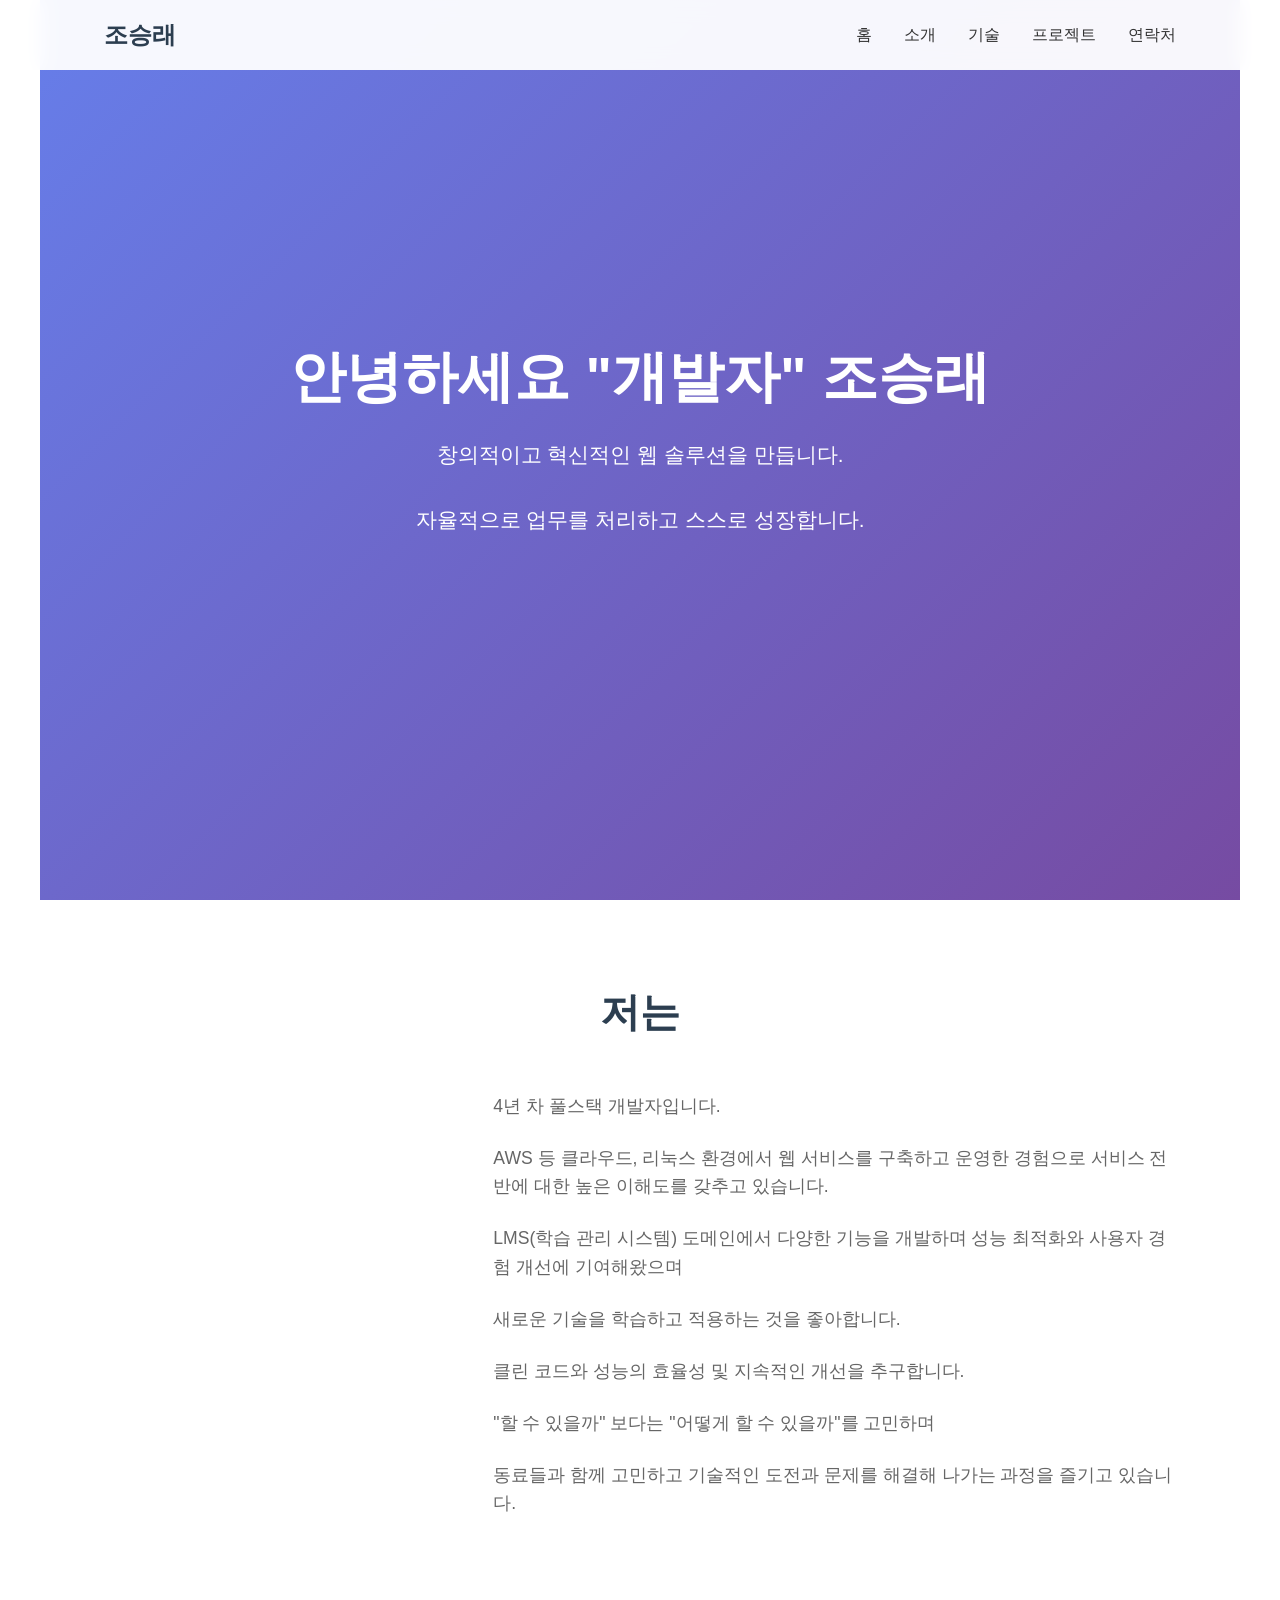
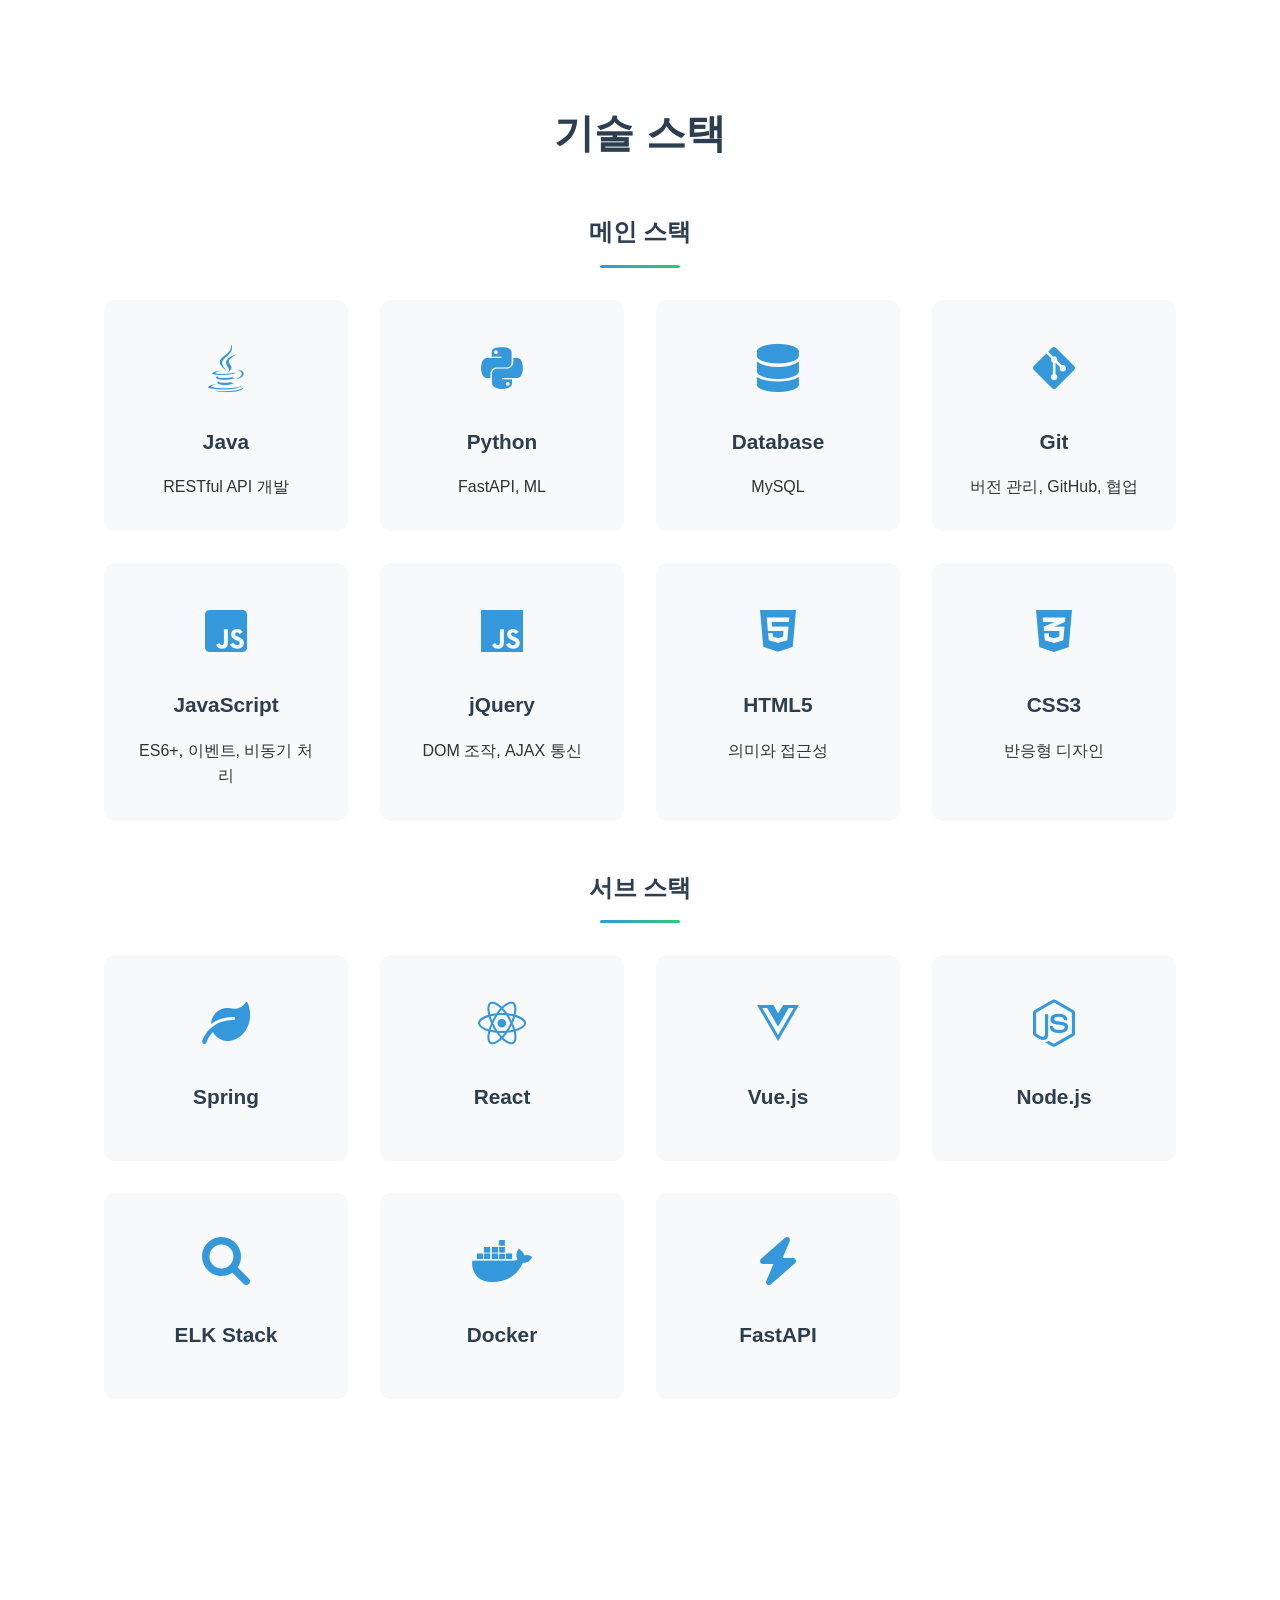
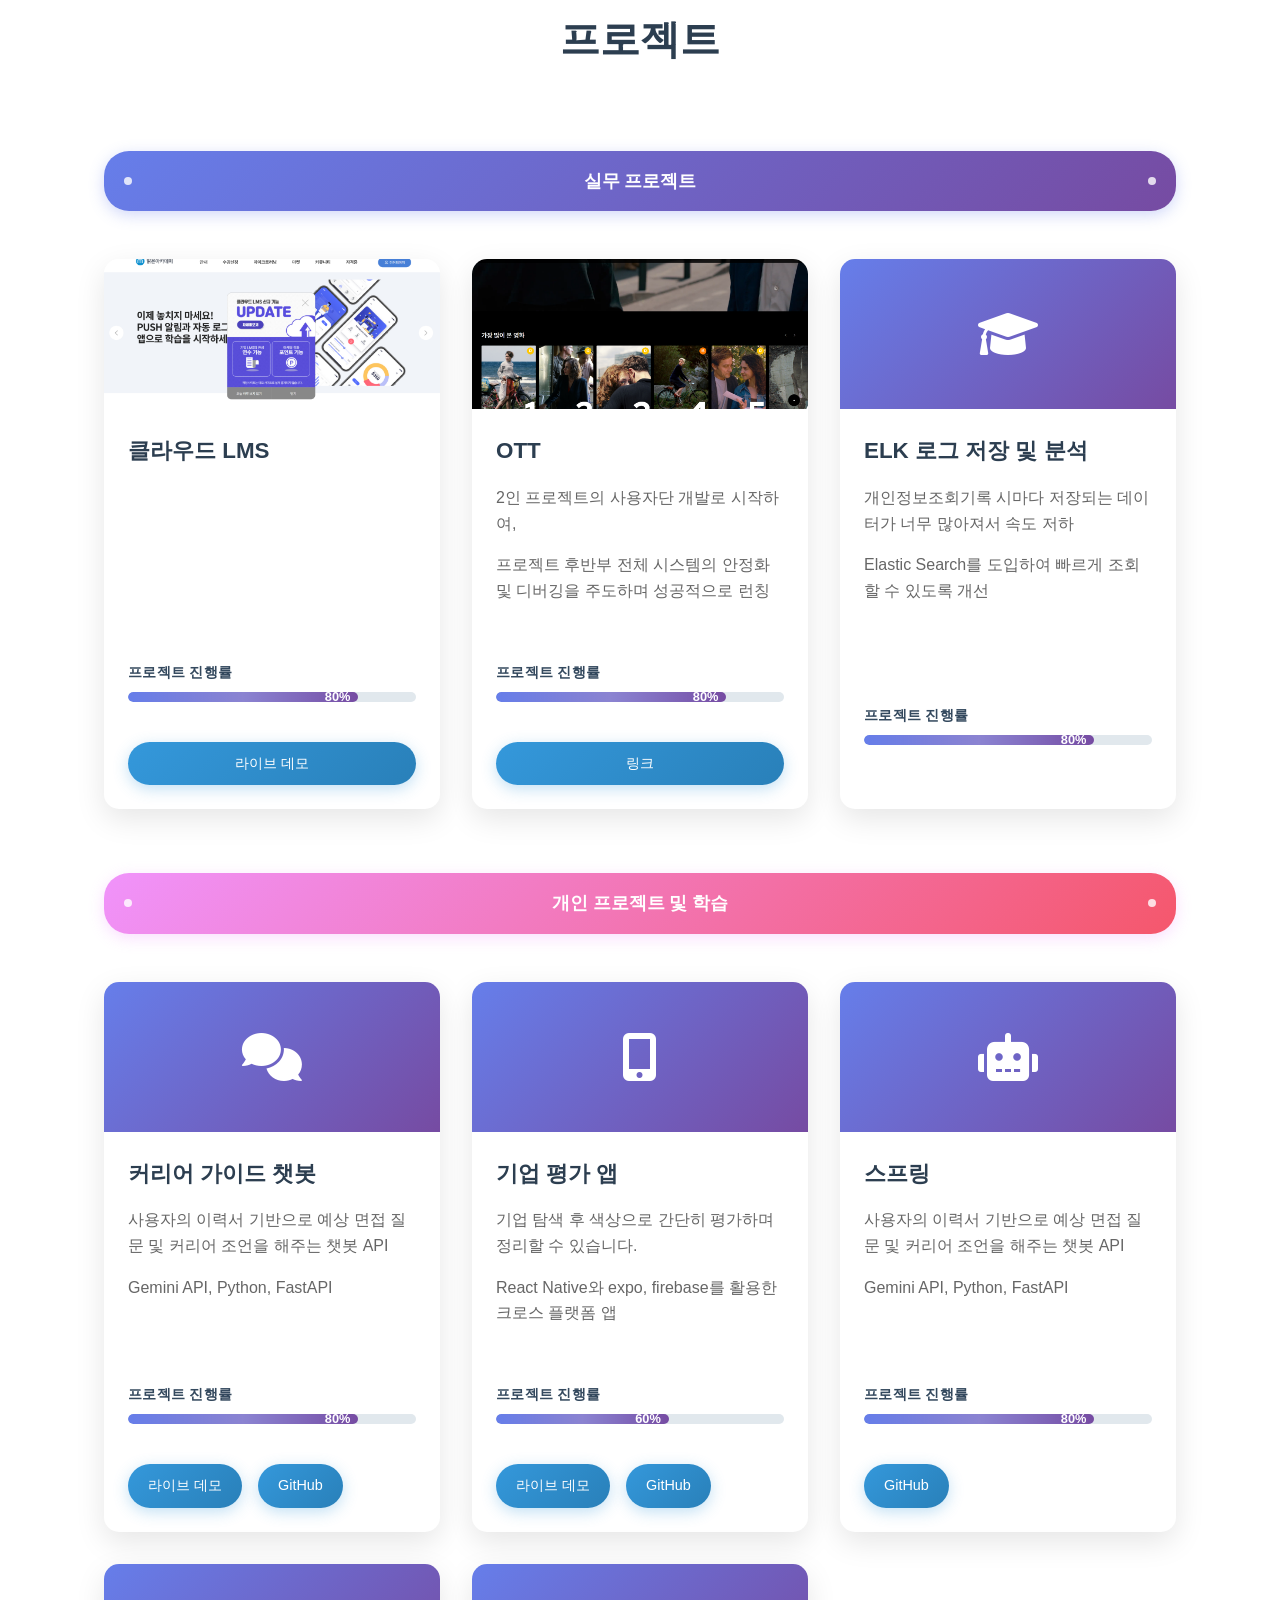
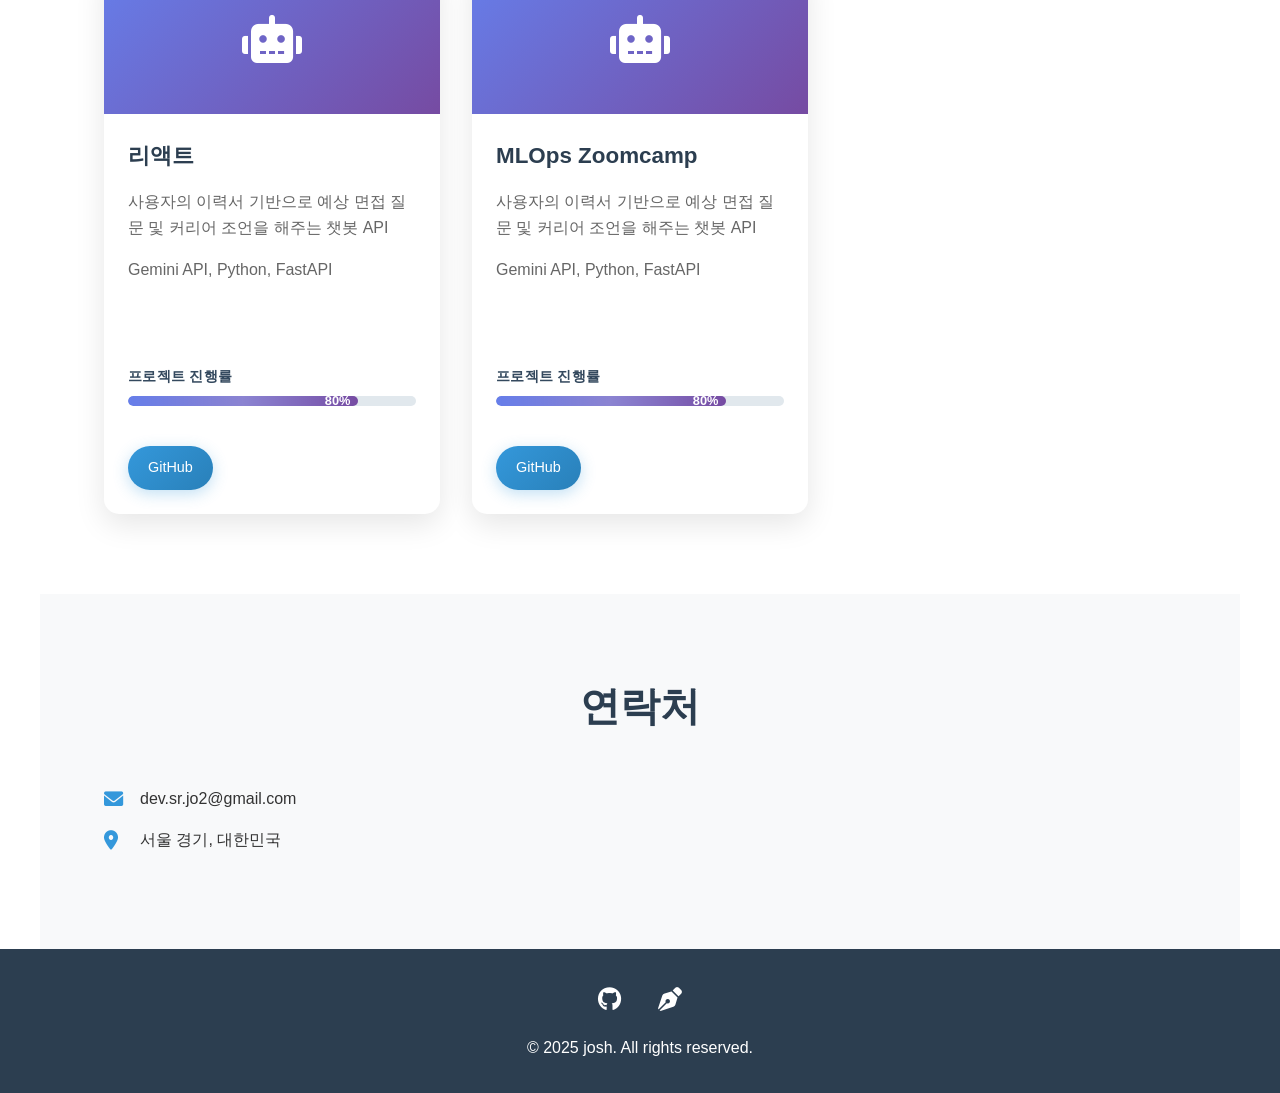
==== index.html @ d4560aa1 "내용 수정" ====
<!DOCTYPE html>
<html lang="ko">
<head>
    <meta charset="UTF-8">
    <meta name="viewport" content="width=device-width, initial-scale=1.0">
    <title>포트폴리오 | 조승래</title>
    <meta name="description" content="성장형 개발자의 포트폴리오입니다.">
    <link rel="stylesheet" href="styles.css">
    <link rel="stylesheet" href="https://cdnjs.cloudflare.com/ajax/libs/font-awesome/6.0.0/css/all.min.css">
</head>
<body>
    <header>
        <nav>
            <div class="logo">조승래</div>
            <ul class="nav-links">
                <li><a href="#home">홈</a></li>
                <li><a href="#about">소개</a></li>
                <li><a href="#skills">기술</a></li>
                <li><a href="#projects">프로젝트</a></li>
                <li><a href="#contact">연락처</a></li>
            </ul>
            <div class="menu-toggle">
                <span></span>
                <span></span>
                <span></span>
            </div>
        </nav>
    </header>

    <!-- Hero Section -->
    <section id="home" class="hero">
        <div class="hero-content">
            <h1>안녕하세요 "개발자" 조승래입니다</h1>
            <p>창의적이고 혁신적인 웹 솔루션을 만듭니다.</p>
            <p>자율적으로 업무를 처리하고 스스로 성장합니다.</p>
<!--            <a href="#projects" class="cta-button">내 작업 보기</a>-->
        </div>
    </section>

    <!-- About Section -->
    <section id="about" class="about">
        <h2 class="section-title">저는</h2>
        <div class="about-content">
            <div class="about-image">
<!--                <img src="https://via.placeholder.com/250x250/3498db/ffffff?text=Your+Photo" alt="프로필 사진">-->
            </div>
            <div class="about-text">
                <p>4년 차 풀스택 개발자입니다.</p>
                <P>AWS 등 클라우드, 리눅스 환경에서 웹 서비스를 구축하고 운영한 경험으로 서비스 전반에 대한 높은 이해도를 갖추고 있습니다.</P>
                <p>LMS(학습 관리 시스템) 도메인에서 다양한 기능을 개발하며 성능 최적화와 사용자 경험 개선에 기여해왔으며</p>
                <p>새로운 기술을 학습하고 적용하는 것을 좋아합니다.</p>
                <p>클린 코드와 성능의 효율성 및 지속적인 개선을 추구합니다.</p>
                <p>"할 수 있을까" 보다는 "어떻게 할 수 있을까"를 고민하며</p>
                <p>동료들과 함께 고민하고 기술적인 도전과 문제를 해결해 나가는 과정을 즐기고 있습니다.</p>
            </div>
        </div>
    </section>

    <!-- Skills Section -->
    <section id="skills" class="skills">
        <h2 class="section-title">기술 스택</h2>

        <!-- Main Skills -->
        <div class="skills-category">
            <h3 class="skills-subtitle">메인 스택</h3>
            <div class="skills-grid">

                <div class="skill-item">
                    <div class="skill-icon">
                        <i class="fab fa-java"></i>
                    </div>
                    <h4>Java</h4>
                    <p>RESTful API 개발</p>
                </div>
                <div class="skill-item">
                    <div class="skill-icon">
                        <i class="fab fa-python"></i>
                    </div>
                    <h4>Python</h4>
                    <p>FastAPI, ML</p>
                </div>
                <div class="skill-item">
                    <div class="skill-icon">
                        <i class="fas fa-database"></i>
                    </div>
                    <h4>Database</h4>
                    <p>MySQL</p>
                </div>
                <div class="skill-item">
                    <div class="skill-icon">
                        <i class="fab fa-git-alt"></i>
                    </div>
                    <h4>Git</h4>
                    <p>버전 관리, GitHub, 협업</p>
                </div>
                <div class="skill-item">
                    <div class="skill-icon">
                        <i class="fab fa-js-square"></i>
                    </div>
                    <h4>JavaScript</h4>
                    <p>ES6+, 이벤트, 비동기 처리</p>
                </div>
                <div class="skill-item">
                    <div class="skill-icon">
                        <i class="fab fa-js"></i>
                    </div>
                    <h4>jQuery</h4>
                    <p>DOM 조작, AJAX 통신</p>
                </div>
                 <div class="skill-item">
                    <div class="skill-icon">
                        <i class="fab fa-html5"></i>
                    </div>
                    <h4>HTML5</h4>
                    <p>의미와 접근성</p>
                </div>
                <div class="skill-item">
                    <div class="skill-icon">
                        <i class="fab fa-css3-alt"></i>
                    </div>
                    <h4>CSS3</h4>
                    <p>반응형 디자인</p>
                </div>
            </div>
        </div>

        <!-- Sub Skills -->
        <div class="skills-category">
            <h3 class="skills-subtitle">서브 스택</h3>
            <div class="skills-grid">
                <div class="skill-item">
                    <div class="skill-icon">
                        <i class="fas fa-leaf"></i>
                    </div>
                    <h4>Spring</h4>
                </div>
                <div class="skill-item">
                    <div class="skill-icon">
                        <i class="fab fa-react"></i>
                    </div>
                    <h4>React</h4>
                </div>
                <div class="skill-item">
                    <div class="skill-icon">
                        <i class="fab fa-vuejs"></i>
                    </div>
                    <h4>Vue.js</h4>
                </div>
                <div class="skill-item">
                    <div class="skill-icon">
                        <i class="fab fa-node-js"></i>
                    </div>
                    <h4>Node.js</h4>
                </div>
                <div class="skill-item">
                    <div class="skill-icon">
                        <i class="fas fa-search"></i>
                    </div>
                    <h4>ELK Stack</h4>
                </div>
                <div class="skill-item">
                    <div class="skill-icon">
                        <i class="fab fa-docker"></i>
                    </div>
                    <h4>Docker</h4>
                </div>
                <div class="skill-item">
                    <div class="skill-icon">
                        <i class="fas fa-bolt"></i>
                    </div>
                    <h4>FastAPI</h4>
                </div>
            </div>
        </div>
    </section>

    <!-- Projects Section -->
    <section id="projects" class="projects">
        <h2 class="section-title">프로젝트</h2>
        <div class="projects-grid">
            <!-- 실무 프로젝트 라벨 -->
            <div class="project-label work-label">실무 프로젝트</div>
            <div class="project-card">
                <div class="project-image">
                    <img src="img/lms.png">
                </div>
                <div class="project-content">
                    <h4>클라우드 LMS</h4>
                    <div class="project-description">
                        <p></p>
                        <p></p>
                    </div>
                    <div class="progress-section">
                        <span class="progress-label">프로젝트 진행률</span>
                        <div class="progress-bar">
                            <div class="progress" style="width: 80%">80%</div>
                        </div>
                    </div>
                    <div class="project-links">
                        <a href="https://www.malgnsoft.com/main/demo_student.jsp?type=1" class="project-link wide">라이브 데모</a>
                    </div>
                </div>
            </div>
            <div class="project-card">
                <div class="project-image">
                    <img src="img/ott.png">
                </div>
                <div class="project-content">
                    <h4>OTT</h4>
                    <div class="project-description">
                        <p>2인 프로젝트의 사용자단 개발로 시작하여, </p>
                        <p>프로젝트 후반부 전체 시스템의 안정화 및 디버깅을 주도하며 성공적으로 런칭</p>
                    </div>
                    <div class="progress-section">
                        <span class="progress-label">프로젝트 진행률</span>
                        <div class="progress-bar">
                            <div class="progress" style="width: 80%">80%</div>
                        </div>
                    </div>
                    <div class="project-links">
                        <a href="https://www.collectio.kr" class="project-link wide">링크</a>
                    </div>
                </div>
            </div>
            <div class="project-card">
                <div class="project-image">
                    <i class="fas fa-graduation-cap" style="font-size: 3rem;"></i>
                </div>
                <div class="project-content">
                    <h4>ELK 로그 저장 및 분석</h4>
                    <div class="project-description">
                        <p>개인정보조회기록 시마다 저장되는 데이터가 너무 많아져서 속도 저하</p>
                        <p>Elastic Search를 도입하여 빠르게 조회할 수 있도록 개선</p>
                    </div>
                    <div class="progress-section">
                        <span class="progress-label">프로젝트 진행률</span>
                        <div class="progress-bar">
                            <div class="progress" style="width: 80%">80%</div>
                        </div>
                    </div>
                    <div class="project-links">
<!--                        <a href="#" class="project-link">링크</a>-->
                    </div>
                </div>
            </div>
            <!-- 개인 프로젝트 라벨 -->
            <div class="project-label personal-label">개인 프로젝트 및 학습</div>
            <div class="project-card">
                <div class="project-image">
                    <i class="fas fa-comments" style="font-size: 3rem;"></i>
                </div>
                <div class="project-content">
                    <h4>커리어 가이드 챗봇</h4>
                    <div class="project-description">
                        <p>사용자의 이력서 기반으로 예상 면접 질문 및 커리어 조언을 해주는 챗봇 API</p>
                        <p>Gemini API, Python, FastAPI</p>
                    </div>
                    <div class="progress-section">
                        <span class="progress-label">프로젝트 진행률</span>
                        <div class="progress-bar">
                            <div class="progress" style="width: 80%">80%</div>
                        </div>
                    </div>
                    <div class="project-links">
                        <a href="#" class="project-link">라이브 데모</a>
                        <a href="#" class="project-link">GitHub</a>
                    </div>
                </div>
            </div>
            <div class="project-card">
                <div class="project-image">
                    <i class="fas fa-mobile-alt" style="font-size: 3rem;"></i>
                </div>
                <div class="project-content">
                    <h4>기업 평가 앱</h4>
                    <div class="project-description">
                        <p>기업 탐색 후 색상으로 간단히 평가하며 정리할 수 있습니다.</p>
                        <p>React Native와 expo, firebase를 활용한 크로스 플랫폼 앱</p>
                    </div>
                    <div class="progress-section">
                        <span class="progress-label">프로젝트 진행률</span>
                        <div class="progress-bar">
                            <div class="progress" style="width: 60%">60%</div>
                        </div>
                    </div>
                    <div class="project-links">
                        <a href="#" class="project-link">라이브 데모</a>
                        <a href="#" class="project-link">GitHub</a>
                    </div>
                </div>
            </div>
            <div class="project-card">
                <div class="project-image">
                    <i class="fas fa-robot" style="font-size: 3rem;"></i>
                </div>
                <div class="project-content">
                    <h4>스프링</h4>
                    <div class="project-description">
                        <p>사용자의 이력서 기반으로 예상 면접 질문 및 커리어 조언을 해주는 챗봇 API</p>
                        <p>Gemini API, Python, FastAPI</p>
                    </div>
                    <div class="progress-section">
                        <span class="progress-label">프로젝트 진행률</span>
                        <div class="progress-bar">
                            <div class="progress" style="width: 80%">80%</div>
                        </div>
                    </div>
                    <div class="project-links">
<!--                        <a href="#" class="project-link">라이브 데모</a>-->
                        <a href="#" class="project-link">GitHub</a>
                    </div>
                </div>
            </div>
            <div class="project-card">
                <div class="project-image">
                    <i class="fas fa-robot" style="font-size: 3rem;"></i>
                </div>
                <div class="project-content">
                    <h4>리액트</h4>
                    <div class="project-description">
                        <p>사용자의 이력서 기반으로 예상 면접 질문 및 커리어 조언을 해주는 챗봇 API</p>
                        <p>Gemini API, Python, FastAPI</p>
                    </div>
                    <div class="progress-section">
                        <span class="progress-label">프로젝트 진행률</span>
                        <div class="progress-bar">
                            <div class="progress" style="width: 80%">80%</div>
                        </div>
                    </div>
                    <div class="project-links">
<!--                        <a href="#" class="project-link">라이브 데모</a>-->
                        <a href="#" class="project-link">GitHub</a>
                    </div>
                </div>
            </div>
            <div class="project-card">
                <div class="project-image">
                    <i class="fas fa-robot" style="font-size: 3rem;"></i>
                </div>
                <div class="project-content">
                    <h4>MLOps Zoomcamp</h4>
                    <div class="project-description">
                        <p>사용자의 이력서 기반으로 예상 면접 질문 및 커리어 조언을 해주는 챗봇 API</p>
                        <p>Gemini API, Python, FastAPI</p>
                    </div>
                    <div class="progress-section">
                        <span class="progress-label">프로젝트 진행률</span>
                        <div class="progress-bar">
                            <div class="progress" style="width: 80%">80%</div>
                        </div>
                    </div>
                    <div class="project-links">
<!--                        <a href="#" class="project-link">라이브 데모</a>-->
                        <a href="#" class="project-link">GitHub</a>
                    </div>
                </div>
            </div>
        </div>
    </section>

    <!-- Contact Section -->
    <section id="contact" class="contact">
        <h2 class="section-title">연락처</h2>
        <div class="contact-content">
            <div class="contact-info">
<!--                <h3>새로운 기회를 찾고 있습니다. 언제든지 연락해주세요!</h3>-->
                <div class="contact-item">
                    <i class="fas fa-envelope"></i>
                    <span>dev.sr.jo2@gmail.com</span>
                </div>
<!--                <div class="contact-item">-->
<!--                    <i class="fas fa-phone"></i>-->
<!--                    <span>010-2971-8881</span>-->
<!--                </div>-->
                <div class="contact-item">
                    <i class="fas fa-map-marker-alt"></i>
                    <span>서울 경기, 대한민국</span>
                </div>
<!--                <div class="contact-item">-->
<!--                    <i class="fab fa-linkedin"></i>-->
<!--                    <span>linkedin.com/in/yourprofile</span>-->
<!--                </div>-->
            </div>

<!--            <div class="contact-form">-->
<!--                <form>-->
<!--                    <div class="form-group">-->
<!--                        <label for="name">이름</label>-->
<!--                        <input type="text" id="name" name="name" required>-->
<!--                    </div>-->
<!--                    <div class="form-group">-->
<!--                        <label for="email">이메일</label>-->
<!--                        <input type="email" id="email" name="email" required>-->
<!--                    </div>-->
<!--                    <div class="form-group">-->
<!--                        <label for="message">메시지</label>-->
<!--                        <textarea id="message" name="message" required placeholder="프로젝트에 대해 알려주세요..."></textarea>-->
<!--                    </div>-->
<!--                    <button type="submit" class="submit-btn">메시지 보내기</button>-->
<!--                </form>-->
<!--            </div>-->
        </div>
    </section>

    <!-- Footer -->
    <footer>
        <div class="social-links">
            <a href="https://www.github.com/sr-josh" aria-label="GitHub"><i class="fab fa-github"></i></a>
            <a href="https://co1nam.tistory.com" aria-label="Tistory" title="blog"><i class="fas fa-pen-nib"></i></a>
<!--            <a href="#" aria-label="LinkedIn"><i class="fab fa-linkedin"></i></a>-->
<!--            <a href="#" aria-label="Twitter"><i class="fab fa-twitter"></i></a>-->
<!--            <a href="#" aria-label="Instagram"><i class="fab fa-instagram"></i></a>-->
        </div>
        <p>&copy; 2025 josh. All rights reserved.</p>
    </footer>

    <script src="script.js"></script>
</body>
</html>
---- styles.css ----
/* Reset and Base Styles */
* {
    margin: 0;
    padding: 0;
    box-sizing: border-box;
}

body {
    font-family: 'Segoe UI', Tahoma, Geneva, Verdana, sans-serif;
    line-height: 1.6;
    color: #333;
    overflow-x: hidden;
}

/* Header and Navigation */
header {
    position: fixed;
    top: 0;
    width: 100%;
    background: rgba(255, 255, 255, 0.95);
    backdrop-filter: blur(10px);
    z-index: 1000;
    transition: all 0.3s ease;
}

nav {
    display: flex;
    justify-content: space-between;
    align-items: center;
    padding: 1rem 5%;
    max-width: 1200px;
    margin: 0 auto;
}

.logo {
    font-size: 1.5rem;
    font-weight: bold;
    color: #2c3e50;
}

.nav-links {
    display: flex;
    list-style: none;
    gap: 2rem;
}

.nav-links a {
    text-decoration: none;
    color: #333;
    font-weight: 500;
    transition: color 0.3s ease;
}

.nav-links a:hover {
    color: #3498db;
}

.menu-toggle {
    display: none;
    flex-direction: column;
    cursor: pointer;
}

.menu-toggle span {
    width: 25px;
    height: 3px;
    background: #333;
    margin: 3px 0;
    transition: 0.3s;
}

/* Hero Section */
.hero {
    height: 100vh;
    background: linear-gradient(135deg, #667eea 0%, #764ba2 100%);
    display: flex;
    align-items: center;
    justify-content: center;
    text-align: center;
    color: white;
    position: relative;
}

.hero-content h1 {
    font-size: 3.5rem;
    margin-bottom: 1rem;
    animation: fadeInUp 1s ease;
}

.hero-content p {
    font-size: 1.3rem;
    margin-bottom: 2rem;
    animation: fadeInUp 1s ease 0.2s both;
}

.cta-button {
    display: inline-block;
    padding: 12px 30px;
    background: #3498db;
    color: white;
    text-decoration: none;
    border-radius: 5px;
    font-weight: 600;
    transition: transform 0.3s ease, box-shadow 0.3s ease;
    animation: fadeInUp 1s ease 0.4s both;
}

.cta-button:hover {
    transform: translateY(-3px);
    box-shadow: 0 10px 20px rgba(52, 152, 219, 0.3);
}

/* Section Styles */
section {
    padding: 80px 5%;
    max-width: 1200px;
    margin: 0 auto;
}

.section-title {
    text-align: center;
    font-size: 2.5rem;
    margin-bottom: 3rem;
    color: #2c3e50;
}

/* About Section */
.about-content {
    display: grid;
    grid-template-columns: 1fr 2fr;
    gap: 3rem;
    align-items: center;
}

.about-image {
    text-align: center;
}

.about-image img {
    width: 250px;
    height: 250px;
    border-radius: 50%;
    object-fit: cover;
    box-shadow: 0 10px 30px rgba(0, 0, 0, 0.1);
}

.about-text h3 {
    font-size: 1.8rem;
    margin-bottom: 1rem;
    color: #2c3e50;
}

.about-text p {
    font-size: 1.1rem;
    margin-bottom: 1.5rem;
    color: #666;
}

/* Skills Section */
.skills-category {
    margin-bottom: 3rem;
}

.skills-subtitle {
    font-size: 1.5rem;
    color: #2c3e50;
    margin-bottom: 2rem;
    text-align: center;
    position: relative;
    padding-bottom: 1rem;
}

.skills-subtitle::after {
    content: '';
    position: absolute;
    bottom: 0;
    left: 50%;
    transform: translateX(-50%);
    width: 80px;
    height: 3px;
    background: linear-gradient(45deg, #3498db, #2ecc71);
    border-radius: 2px;
}

.skills-category:first-child .skills-subtitle::after {
    background: linear-gradient(45deg, #e74c3c, #f39c12);
}

.skills-grid {
    display: grid;
    grid-template-columns: repeat(auto-fit, minmax(200px, 1fr));
    gap: 2rem;
    margin-top: 2rem;
}

.skill-item {
    text-align: center;
    padding: 2rem;
    background: #f8f9fa;
    border-radius: 10px;
    transition: transform 0.3s ease, box-shadow 0.3s ease;
}

.skill-item:hover {
    transform: translateY(-5px);
    box-shadow: 0 15px 30px rgba(0, 0, 0, 0.1);
}

.skill-icon {
    font-size: 3rem;
    margin-bottom: 1rem;
    color: #3498db;
}

.skill-item h4 {
    font-size: 1.3rem;
    margin-bottom: 1rem;
    color: #2c3e50;
}

/* Projects Section */
.projects {
    padding: 5rem 5%;
}

.projects-grid {
    display: grid;
    grid-template-columns: repeat(auto-fit, minmax(300px, 1fr));
    gap: 2rem;
    max-width: 1200px;
    margin: 0 auto;
}

/* Project Labels */
.project-label {
    grid-column: 1 / -1;
    text-align: center;
    padding: 1rem 2rem;
    border-radius: 25px;
    font-weight: bold;
    font-size: 1.1rem;
    margin: 2rem 0 1rem 0;
    position: relative;
}

.work-label {
    background: linear-gradient(135deg, #667eea 0%, #764ba2 100%);
    color: white;
    box-shadow: 0 4px 15px rgba(102, 126, 234, 0.3);
}

.personal-label {
    background: linear-gradient(135deg, #f093fb 0%, #f5576c 100%);
    color: white;
    box-shadow: 0 4px 15px rgba(240, 147, 251, 0.3);
}

.project-label::before {
    content: '';
    position: absolute;
    left: 20px;
    top: 50%;
    transform: translateY(-50%);
    width: 8px;
    height: 8px;
    border-radius: 50%;
    background: rgba(255, 255, 255, 0.8);
}

.project-label::after {
    content: '';
    position: absolute;
    right: 20px;
    top: 50%;
    transform: translateY(-50%);
    width: 8px;
    height: 8px;
    border-radius: 50%;
    background: rgba(255, 255, 255, 0.8);
}

.project-card {
    background: white;
    border-radius: 15px;
    overflow: hidden;
    box-shadow: 0 10px 30px rgba(0, 0, 0, 0.1);
    transition: transform 0.3s ease, box-shadow 0.3s ease;
}

.project-card:hover {
    transform: translateY(-10px);
    box-shadow: 0 20px 40px rgba(0, 0, 0, 0.15);
}

.project-image {
    background: linear-gradient(135deg, #667eea 0%, #764ba2 100%);
    height: 150px;
    display: flex;
    align-items: center;
    justify-content: center;
    color: white;
    overflow: hidden;
}

.project-image img {
    width: 100%;
    height: 100%;
    object-fit: cover;
    object-position: center;
}

.project-content {
    padding: 1.5rem;
    height: 400px;
    display: flex;
    flex-direction: column;
    justify-content: space-between;
}

.project-content h4 {
    font-size: 1.4rem;
    margin-bottom: 1rem;
    color: #2c3e50;
    flex-shrink: 0;
}

.project-description {
    flex: 1;
    margin-bottom: 3rem;
    min-height: 4.8em;
    overflow: visible;
    display: block;
}

.project-content p {
    color: #666;
    margin-bottom: 1rem;
    line-height: 1.6;
}

/* Progress Bar */
.progress-section {
    margin: 1.5rem 0;
}

.progress-label {
    display: block;
    font-size: 0.9rem;
    font-weight: 600;
    color: #34495e;
    margin-bottom: 0.5rem;
    letter-spacing: 0.3px;
}

.progress-bar {
    background: #e1e8ed;
    border-radius: 10px;
    height: 10px;
    position: relative;
    overflow: hidden;
}

.progress {
    height: 100%;
    background: linear-gradient(90deg, #667eea 0%, #764ba2 100%);
    border-radius: 10px;
    display: flex;
    align-items: center;
    justify-content: flex-end;
    padding-right: 8px;
    color: white;
    font-size: 0.8rem;
    font-weight: bold;
    transition: width 0.8s ease;
    position: relative;
}

.progress::after {
    content: '';
    position: absolute;
    top: 0;
    left: 0;
    right: 0;
    bottom: 0;
    background: linear-gradient(90deg, transparent, rgba(255, 255, 255, 0.2), transparent);
    animation: shimmer 2s infinite;
}

@keyframes shimmer {
    0% { transform: translateX(-100%); }
    100% { transform: translateX(100%); }
}

.project-links {
    display: flex;
    gap: 1rem;
    margin-top: 1rem;
}

.project-link {
    padding: 10px 20px;
    background: linear-gradient(135deg, #3498db, #2980b9);
    color: white;
    text-decoration: none;
    border-radius: 25px;
    font-size: 0.9rem;
    font-weight: 500;
    transition: all 0.3s ease;
    box-shadow: 0 4px 15px rgba(52, 152, 219, 0.3);
}

.project-link.wide {
    width: 100%;
    text-align: center;
}

.project-link:hover {
    transform: translateY(-2px);
    box-shadow: 0 6px 20px rgba(52, 152, 219, 0.4);
}

/* Contact Section */
.contact {
    background: #f8f9fa;
}

.contact-content {
    /*display: grid;*/
    /*grid-template-columns: 1fr 1fr;*/
    gap: 3rem;
    align-items: start;
}

.contact-info h3 {
    font-size: 1.8rem;
    margin-bottom: 1.5rem;
    color: #2c3e50;
}

.contact-item {
    display: flex;
    align-items: center;
    margin-bottom: 1rem;
}

.contact-item i {
    font-size: 1.2rem;
    color: #3498db;
    margin-right: 1rem;
    width: 20px;
}

.contact-form {
    background: white;
    padding: 2rem;
    border-radius: 10px;
    box-shadow: 0 10px 30px rgba(0, 0, 0, 0.1);
}

.form-group {
    margin-bottom: 1.5rem;
}

.form-group label {
    display: block;
    margin-bottom: 0.5rem;
    color: #2c3e50;
    font-weight: 500;
}

.form-group input,
.form-group textarea {
    width: 100%;
    padding: 12px;
    border: 2px solid #e1e8ed;
    border-radius: 5px;
    font-size: 1rem;
    transition: border-color 0.3s ease;
}

.form-group input:focus,
.form-group textarea:focus {
    outline: none;
    border-color: #3498db;
}

.form-group textarea {
    height: 120px;
    resize: vertical;
}

.submit-btn {
    width: 100%;
    padding: 12px;
    background: #3498db;
    color: white;
    border: none;
    border-radius: 5px;
    font-size: 1rem;
    font-weight: 600;
    cursor: pointer;
    transition: background 0.3s ease;
}

.submit-btn:hover {
    background: #2980b9;
}

/* Footer */
footer {
    background: #2c3e50;
    color: white;
    text-align: center;
    padding: 2rem 5%;
}

.social-links {
    margin-bottom: 1rem;
}

.social-links a {
    color: white;
    font-size: 1.5rem;
    margin: 0 1rem;
    transition: color 0.3s ease;
}

.social-links a:hover {
    color: #3498db;
}

/* Animations */
@keyframes fadeInUp {
    from {
        opacity: 0;
        transform: translateY(30px);
    }
    to {
        opacity: 1;
        transform: translateY(0);
    }
}

/* Responsive Design */
@media (max-width: 768px) {
    .nav-links {
        position: fixed;
        top: 70px;
        left: -100%;
        width: 100%;
        height: calc(100vh - 70px);
        background: white;
        flex-direction: column;
        justify-content: center;
        align-items: center;
        transition: left 0.3s ease;
    }

    .nav-links.active {
        left: 0;
    }

    .menu-toggle {
        display: flex;
    }

    .hero-content h1 {
        font-size: 2.5rem;
    }

    .hero-content p {
        font-size: 1.1rem;
    }

    .about-content {
        grid-template-columns: 1fr;
        text-align: center;
    }

    .contact-content {
        grid-template-columns: 1fr;
    }

    .section-title {
        font-size: 2rem;
    }

    section {
        padding: 60px 5%;
    }
}

@media (max-width: 480px) {
    .hero-content h1 {
        font-size: 2rem;
    }

    .projects-grid {
        grid-template-columns: 1fr;
    }

    .skills-grid {
        grid-template-columns: repeat(auto-fit, minmax(150px, 1fr));
    }
}
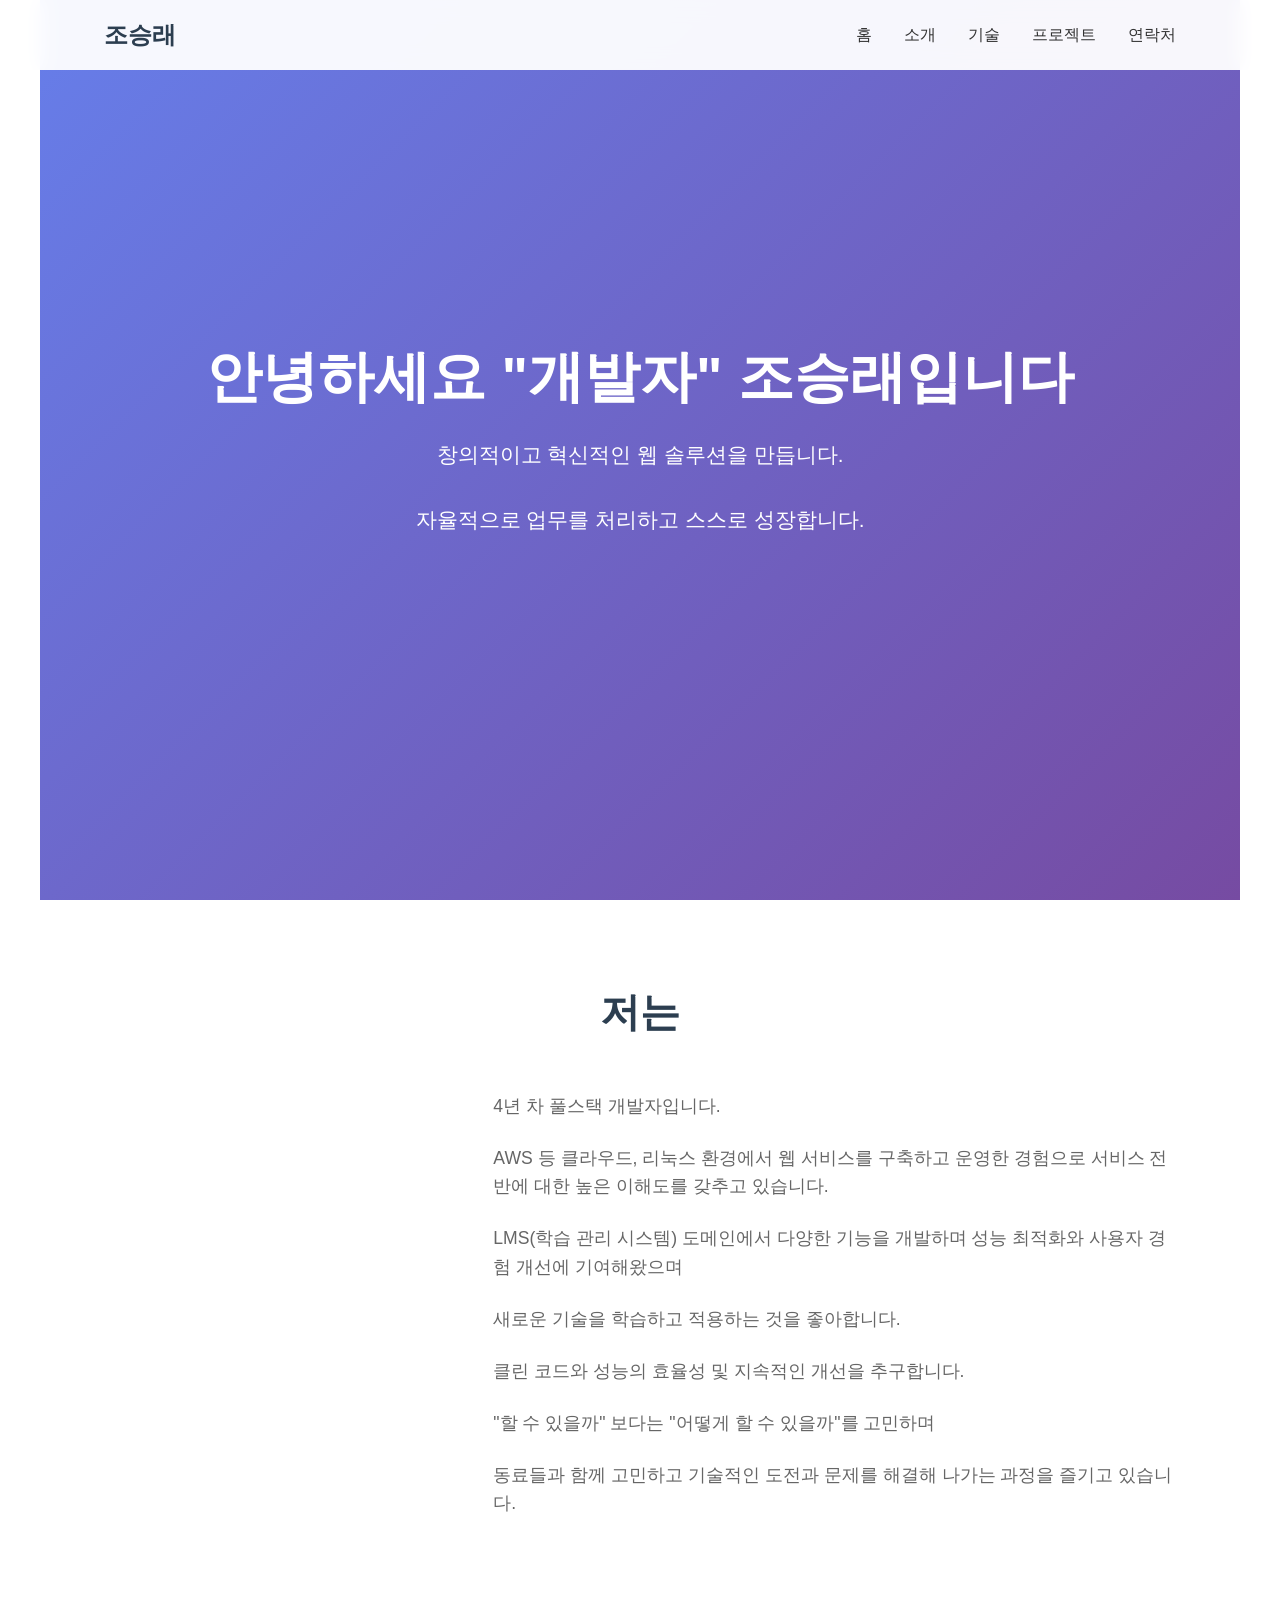
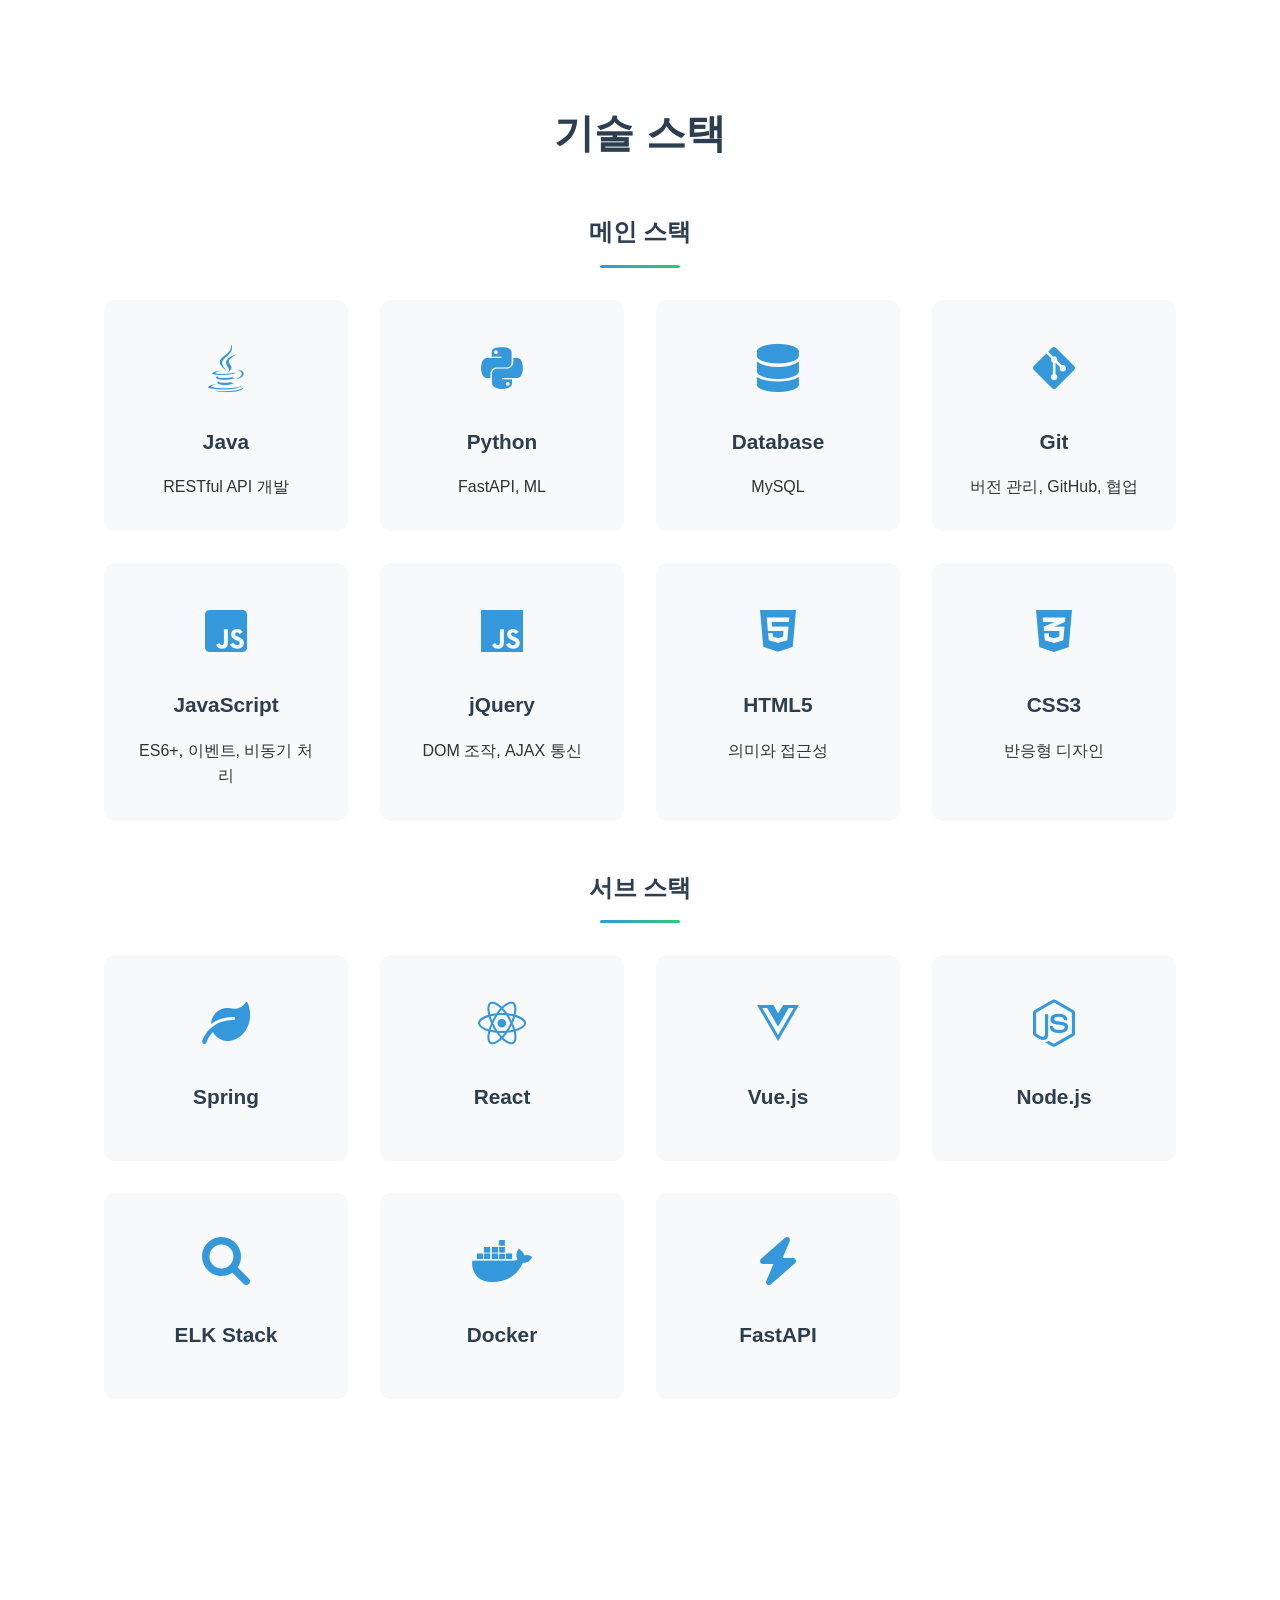
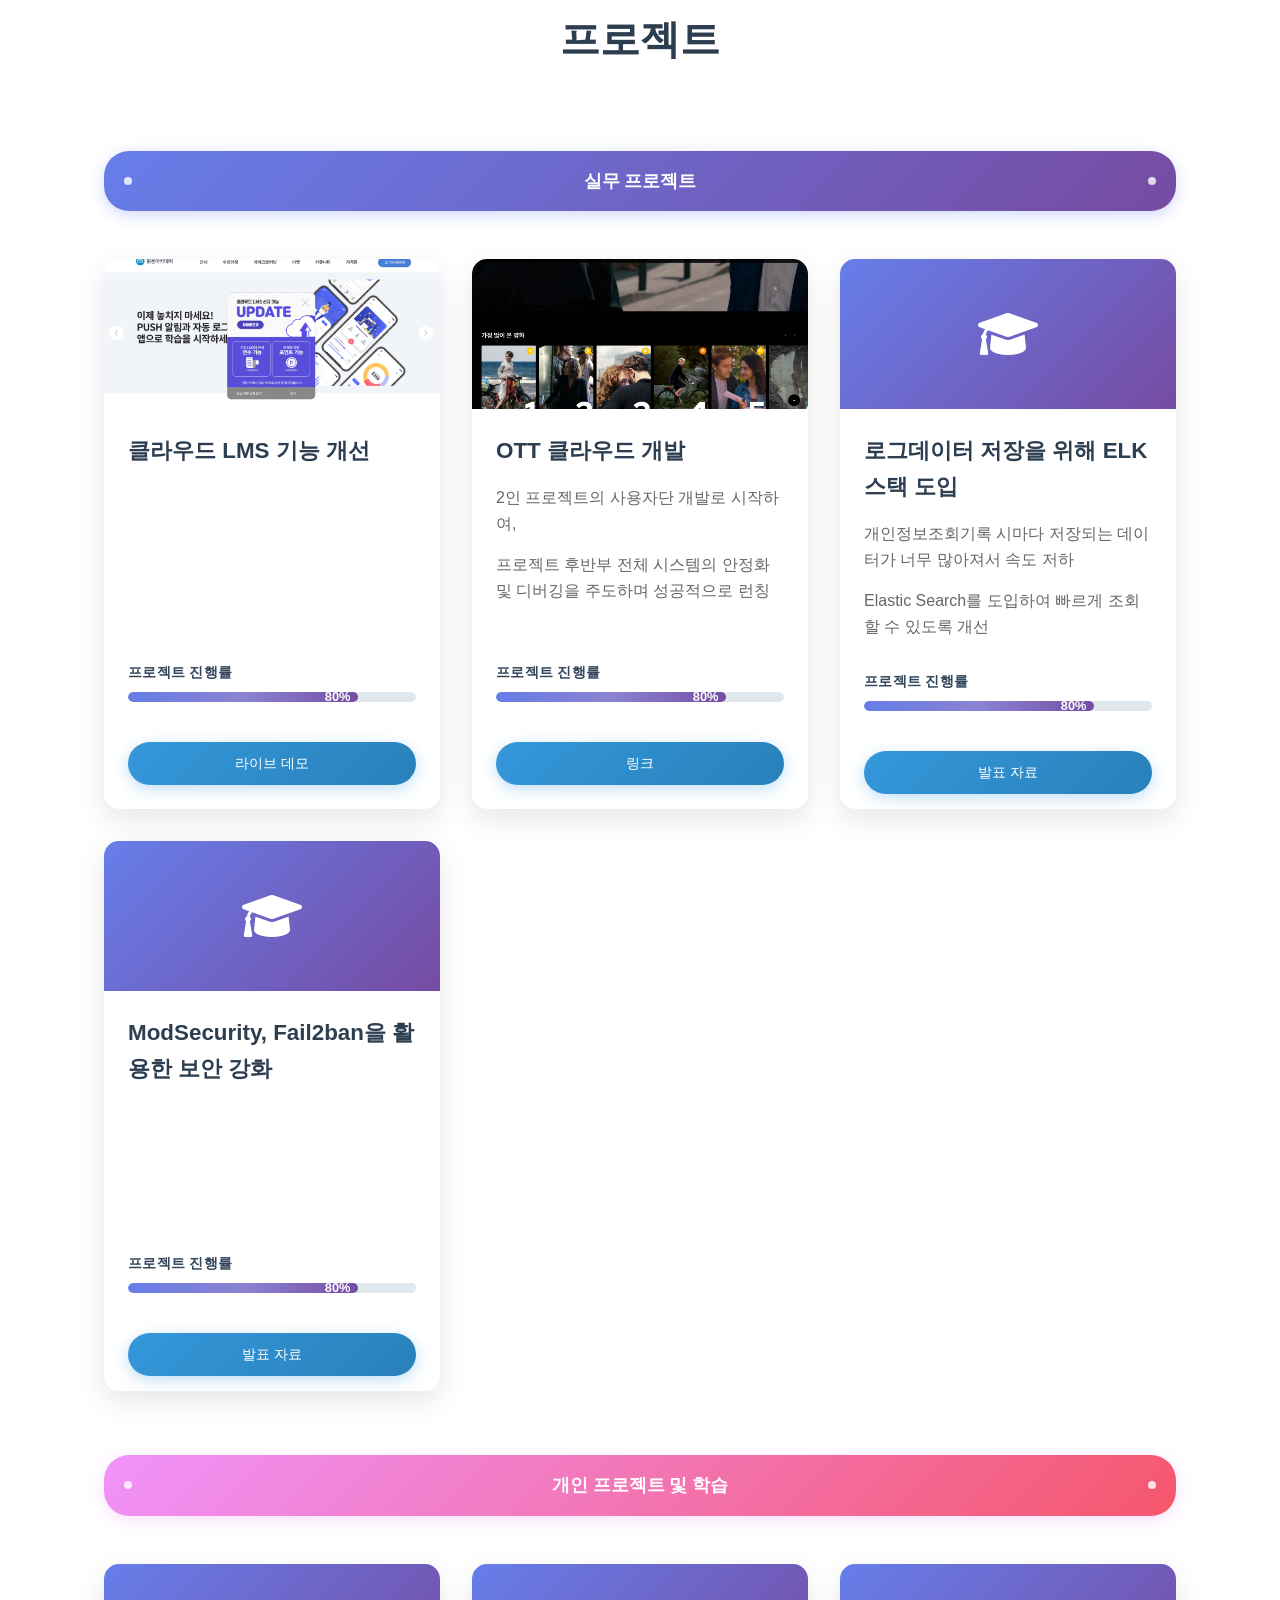
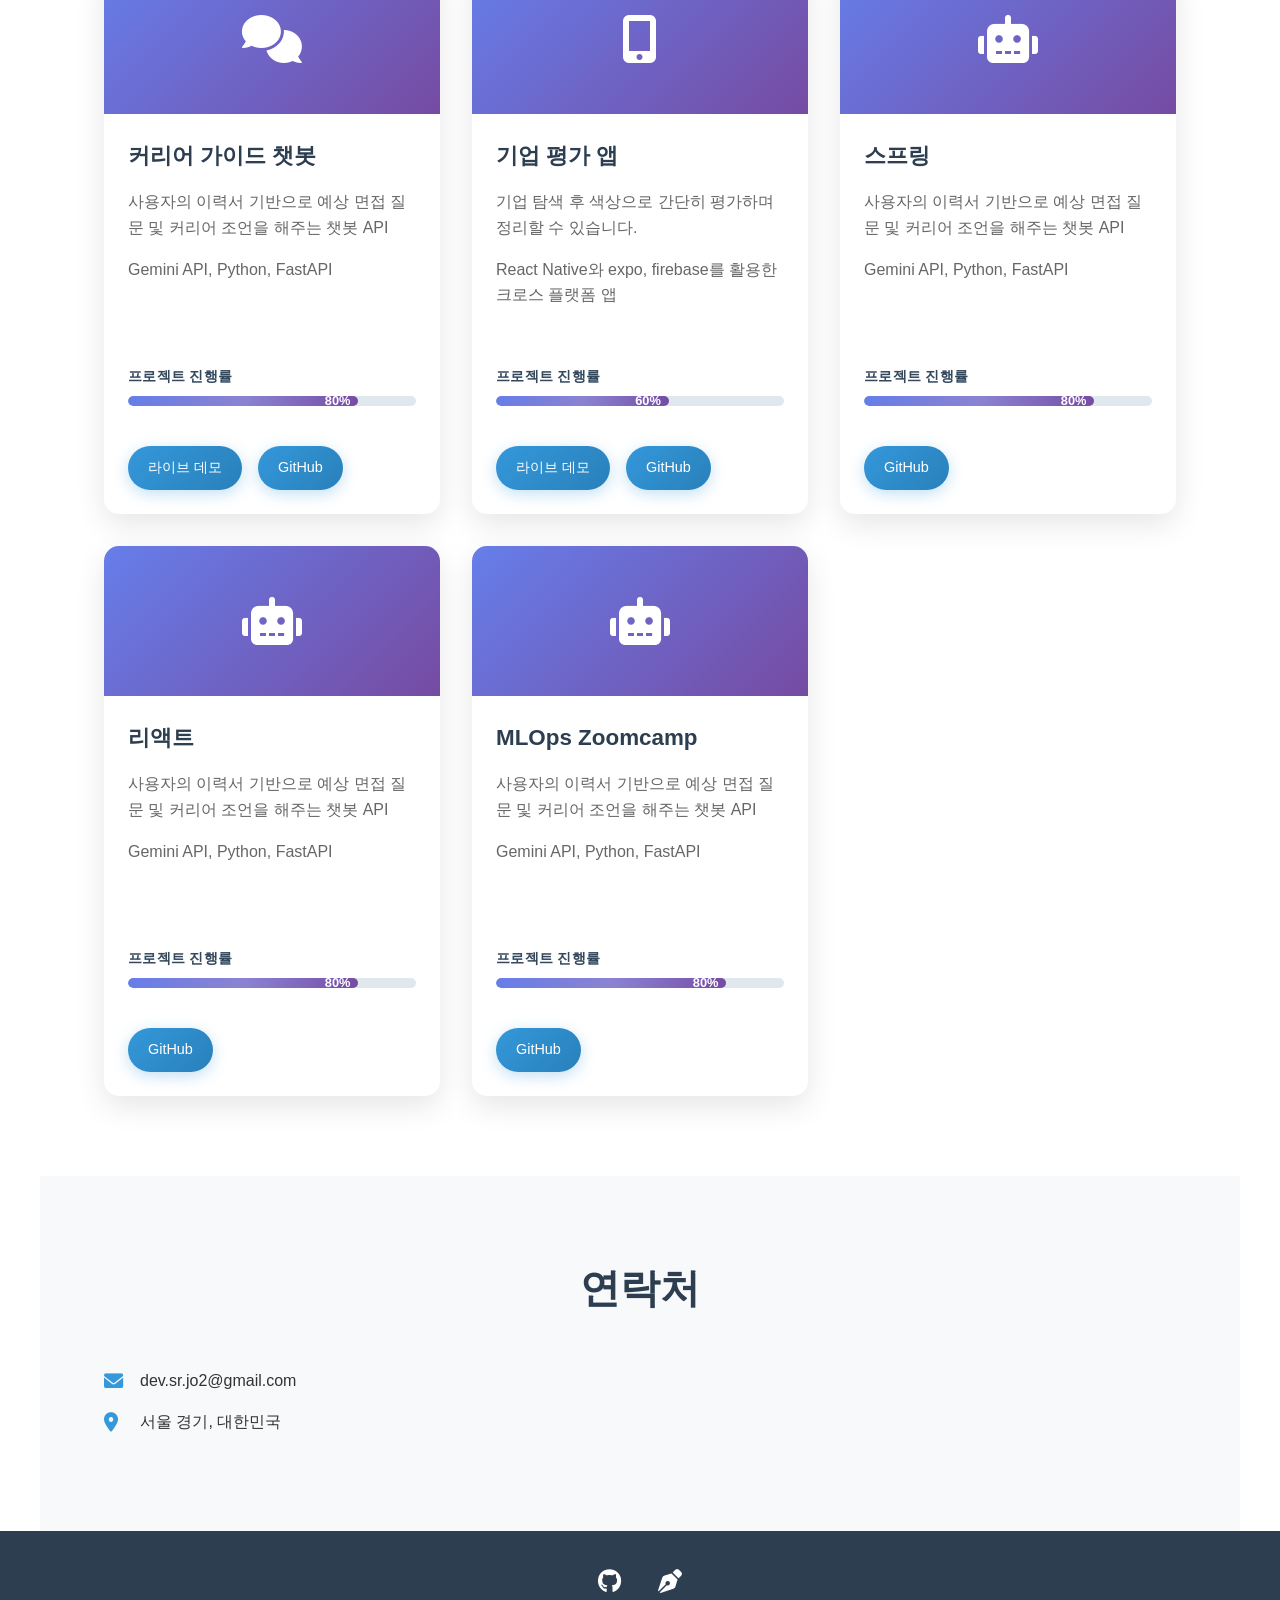
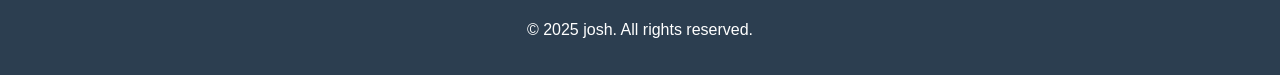
==== commit feb052ed: "로깅, 보안 프로젝트 및 발표 자료 추가" ====
--- a/index.html
+++ b/index.html
@@ -185,7 +185,7 @@
                     <img src="img/lms.png">
                 </div>
                 <div class="project-content">
-                    <h4>클라우드 LMS</h4>
+                    <h4>클라우드 LMS 기능 개선</h4>
                     <div class="project-description">
                         <p></p>
                         <p></p>
@@ -206,7 +206,7 @@
                     <img src="img/ott.png">
                 </div>
                 <div class="project-content">
-                    <h4>OTT</h4>
+                    <h4>OTT 클라우드 개발</h4>
                     <div class="project-description">
                         <p>2인 프로젝트의 사용자단 개발로 시작하여, </p>
                         <p>프로젝트 후반부 전체 시스템의 안정화 및 디버깅을 주도하며 성공적으로 런칭</p>
@@ -227,7 +227,7 @@
                     <i class="fas fa-graduation-cap" style="font-size: 3rem;"></i>
                 </div>
                 <div class="project-content">
-                    <h4>ELK 로그 저장 및 분석</h4>
+                    <h4>로그데이터 저장을 위해 ELK 스택 도입</h4>
                     <div class="project-description">
                         <p>개인정보조회기록 시마다 저장되는 데이터가 너무 많아져서 속도 저하</p>
                         <p>Elastic Search를 도입하여 빠르게 조회할 수 있도록 개선</p>
@@ -239,7 +239,27 @@
                         </div>
                     </div>
                     <div class="project-links">
-<!--                        <a href="#" class="project-link">링크</a>-->
+                       <a href="presentation-part1.html" class="project-link wide">발표 자료</a>
+                    </div>
+                </div>
+            </div>
+            <div class="project-card">
+                <div class="project-image">
+                    <i class="fas fa-graduation-cap" style="font-size: 3rem;"></i>
+                </div>
+                <div class="project-content">
+                    <h4>ModSecurity, Fail2ban을 활용한 보안 강화</h4>
+                    <div class="project-description">
+                        <p></p>
+                    </div>
+                    <div class="progress-section">
+                        <span class="progress-label">프로젝트 진행률</span>
+                        <div class="progress-bar">
+                            <div class="progress" style="width: 80%">80%</div>
+                        </div>
+                    </div>
+                    <div class="project-links">
+                        <a href="presentation-part2.html" class="project-link wide">발표 자료</a>
                     </div>
                 </div>
             </div>
--- a/styles.css
+++ b/styles.css
@@ -1,605 +1,157 @@
 /* Reset and Base Styles */
-* {
-    margin: 0;
-    padding: 0;
-    box-sizing: border-box;
-}
-
-body {
-    font-family: 'Segoe UI', Tahoma, Geneva, Verdana, sans-serif;
-    line-height: 1.6;
-    color: #333;
-    overflow-x: hidden;
-}
+* { margin: 0; padding: 0; box-sizing: border-box; }
+body { font-family: 'Segoe UI', Tahoma, Geneva, Verdana, sans-serif; line-height: 1.6; color: #333; overflow-x: hidden; }
 
 /* Header and Navigation */
-header {
-    position: fixed;
-    top: 0;
-    width: 100%;
-    background: rgba(255, 255, 255, 0.95);
-    backdrop-filter: blur(10px);
-    z-index: 1000;
-    transition: all 0.3s ease;
-}
-
-nav {
-    display: flex;
-    justify-content: space-between;
-    align-items: center;
-    padding: 1rem 5%;
-    max-width: 1200px;
-    margin: 0 auto;
-}
-
-.logo {
-    font-size: 1.5rem;
-    font-weight: bold;
-    color: #2c3e50;
-}
-
-.nav-links {
-    display: flex;
-    list-style: none;
-    gap: 2rem;
-}
-
-.nav-links a {
-    text-decoration: none;
-    color: #333;
-    font-weight: 500;
-    transition: color 0.3s ease;
-}
-
-.nav-links a:hover {
-    color: #3498db;
-}
-
-.menu-toggle {
-    display: none;
-    flex-direction: column;
-    cursor: pointer;
-}
-
-.menu-toggle span {
-    width: 25px;
-    height: 3px;
-    background: #333;
-    margin: 3px 0;
-    transition: 0.3s;
-}
+header { position: fixed; top: 0; width: 100%; background: rgba(255, 255, 255, 0.95); backdrop-filter: blur(10px); z-index: 1000; transition: all 0.3s ease; }
+nav { display: flex; justify-content: space-between; align-items: center; padding: 1rem 5%; max-width: 1200px; margin: 0 auto; }
+.logo { font-size: 1.5rem; font-weight: bold; color: #2c3e50; }
+.nav-links { display: flex; list-style: none; gap: 2rem; }
+.nav-links a { text-decoration: none; color: #333; font-weight: 500; transition: color 0.3s ease; }
+.nav-links a:hover { color: #3498db; }
+.menu-toggle { display: none; flex-direction: column; cursor: pointer; }
+.menu-toggle span { width: 25px; height: 3px; background: #333; margin: 3px 0; transition: 0.3s; }
 
 /* Hero Section */
-.hero {
-    height: 100vh;
-    background: linear-gradient(135deg, #667eea 0%, #764ba2 100%);
-    display: flex;
-    align-items: center;
-    justify-content: center;
-    text-align: center;
-    color: white;
-    position: relative;
-}
-
-.hero-content h1 {
-    font-size: 3.5rem;
-    margin-bottom: 1rem;
-    animation: fadeInUp 1s ease;
-}
-
-.hero-content p {
-    font-size: 1.3rem;
-    margin-bottom: 2rem;
-    animation: fadeInUp 1s ease 0.2s both;
-}
-
-.cta-button {
-    display: inline-block;
-    padding: 12px 30px;
-    background: #3498db;
-    color: white;
-    text-decoration: none;
-    border-radius: 5px;
-    font-weight: 600;
-    transition: transform 0.3s ease, box-shadow 0.3s ease;
-    animation: fadeInUp 1s ease 0.4s both;
-}
-
-.cta-button:hover {
-    transform: translateY(-3px);
-    box-shadow: 0 10px 20px rgba(52, 152, 219, 0.3);
-}
+.hero { height: 100vh; background: linear-gradient(135deg, #667eea 0%, #764ba2 100%); display: flex; align-items: center; justify-content: center; text-align: center; color: white; position: relative; }
+.hero-content h1 { font-size: 3.5rem; margin-bottom: 1rem; animation: fadeInUp 1s ease; }
+.hero-content p { font-size: 1.3rem; margin-bottom: 2rem; animation: fadeInUp 1s ease 0.2s both; }
+.cta-button { display: inline-block; padding: 12px 30px; background: #3498db; color: white; text-decoration: none; border-radius: 5px; font-weight: 600; transition: transform 0.3s ease, box-shadow 0.3s ease; animation: fadeInUp 1s ease 0.4s both; }
+.cta-button:hover { transform: translateY(-3px); box-shadow: 0 10px 20px rgba(52, 152, 219, 0.3); }
 
 /* Section Styles */
-section {
-    padding: 80px 5%;
-    max-width: 1200px;
-    margin: 0 auto;
-}
-
-.section-title {
-    text-align: center;
-    font-size: 2.5rem;
-    margin-bottom: 3rem;
-    color: #2c3e50;
-}
+section { padding: 80px 5%; max-width: 1200px; margin: 0 auto; }
+.section-title { text-align: center; font-size: 2.5rem; margin-bottom: 3rem; color: #2c3e50; }
 
 /* About Section */
-.about-content {
-    display: grid;
-    grid-template-columns: 1fr 2fr;
-    gap: 3rem;
-    align-items: center;
-}
-
-.about-image {
-    text-align: center;
-}
-
-.about-image img {
-    width: 250px;
-    height: 250px;
-    border-radius: 50%;
-    object-fit: cover;
-    box-shadow: 0 10px 30px rgba(0, 0, 0, 0.1);
-}
-
-.about-text h3 {
-    font-size: 1.8rem;
-    margin-bottom: 1rem;
-    color: #2c3e50;
-}
-
-.about-text p {
-    font-size: 1.1rem;
-    margin-bottom: 1.5rem;
-    color: #666;
-}
+.about-content { display: grid; grid-template-columns: 1fr 2fr; gap: 3rem; align-items: center; }
+.about-image { text-align: center; }
+.about-image img { width: 250px; height: 250px; border-radius: 50%; object-fit: cover; box-shadow: 0 10px 30px rgba(0, 0, 0, 0.1); }
+.about-text h3 { font-size: 1.8rem; margin-bottom: 1rem; color: #2c3e50; }
+.about-text p { font-size: 1.1rem; margin-bottom: 1.5rem; color: #666; }
 
 /* Skills Section */
-.skills-category {
-    margin-bottom: 3rem;
-}
-
-.skills-subtitle {
-    font-size: 1.5rem;
-    color: #2c3e50;
-    margin-bottom: 2rem;
-    text-align: center;
-    position: relative;
-    padding-bottom: 1rem;
-}
-
-.skills-subtitle::after {
-    content: '';
-    position: absolute;
-    bottom: 0;
-    left: 50%;
-    transform: translateX(-50%);
-    width: 80px;
-    height: 3px;
-    background: linear-gradient(45deg, #3498db, #2ecc71);
-    border-radius: 2px;
-}
-
-.skills-category:first-child .skills-subtitle::after {
-    background: linear-gradient(45deg, #e74c3c, #f39c12);
-}
-
-.skills-grid {
-    display: grid;
-    grid-template-columns: repeat(auto-fit, minmax(200px, 1fr));
-    gap: 2rem;
-    margin-top: 2rem;
-}
-
-.skill-item {
-    text-align: center;
-    padding: 2rem;
-    background: #f8f9fa;
-    border-radius: 10px;
-    transition: transform 0.3s ease, box-shadow 0.3s ease;
-}
-
-.skill-item:hover {
-    transform: translateY(-5px);
-    box-shadow: 0 15px 30px rgba(0, 0, 0, 0.1);
-}
-
-.skill-icon {
-    font-size: 3rem;
-    margin-bottom: 1rem;
-    color: #3498db;
-}
-
-.skill-item h4 {
-    font-size: 1.3rem;
-    margin-bottom: 1rem;
-    color: #2c3e50;
-}
+.skills-category { margin-bottom: 3rem; }
+.skills-subtitle { font-size: 1.5rem; color: #2c3e50; margin-bottom: 2rem; text-align: center; position: relative; padding-bottom: 1rem; }
+.skills-subtitle::after { content: ''; position: absolute; bottom: 0; left: 50%; transform: translateX(-50%); width: 80px; height: 3px; background: linear-gradient(45deg, #3498db, #2ecc71); border-radius: 2px; }
+.skills-category:first-child .skills-subtitle::after { background: linear-gradient(45deg, #e74c3c, #f39c12); }
+.skills-grid { display: grid; grid-template-columns: repeat(auto-fit, minmax(200px, 1fr)); gap: 2rem; margin-top: 2rem; }
+.skill-item { text-align: center; padding: 2rem; background: #f8f9fa; border-radius: 10px; transition: transform 0.3s ease, box-shadow 0.3s ease; }
+.skill-item:hover { transform: translateY(-5px); box-shadow: 0 15px 30px rgba(0, 0, 0, 0.1); }
+.skill-icon { font-size: 3rem; margin-bottom: 1rem; color: #3498db; }
+.skill-item h4 { font-size: 1.3rem; margin-bottom: 1rem; color: #2c3e50; }
 
 /* Projects Section */
-.projects {
-    padding: 5rem 5%;
-}
-
-.projects-grid {
-    display: grid;
-    grid-template-columns: repeat(auto-fit, minmax(300px, 1fr));
-    gap: 2rem;
-    max-width: 1200px;
-    margin: 0 auto;
-}
+.projects { padding: 5rem 5%; }
+.projects-grid { display: grid; grid-template-columns: repeat(auto-fit, minmax(300px, 1fr)); gap: 2rem; max-width: 1200px; margin: 0 auto; }
 
 /* Project Labels */
-.project-label {
-    grid-column: 1 / -1;
-    text-align: center;
-    padding: 1rem 2rem;
-    border-radius: 25px;
-    font-weight: bold;
-    font-size: 1.1rem;
-    margin: 2rem 0 1rem 0;
-    position: relative;
-}
-
-.work-label {
-    background: linear-gradient(135deg, #667eea 0%, #764ba2 100%);
-    color: white;
-    box-shadow: 0 4px 15px rgba(102, 126, 234, 0.3);
-}
-
-.personal-label {
-    background: linear-gradient(135deg, #f093fb 0%, #f5576c 100%);
-    color: white;
-    box-shadow: 0 4px 15px rgba(240, 147, 251, 0.3);
-}
-
-.project-label::before {
-    content: '';
-    position: absolute;
-    left: 20px;
-    top: 50%;
-    transform: translateY(-50%);
-    width: 8px;
-    height: 8px;
-    border-radius: 50%;
-    background: rgba(255, 255, 255, 0.8);
-}
-
-.project-label::after {
-    content: '';
-    position: absolute;
-    right: 20px;
-    top: 50%;
-    transform: translateY(-50%);
-    width: 8px;
-    height: 8px;
-    border-radius: 50%;
-    background: rgba(255, 255, 255, 0.8);
-}
-
-.project-card {
-    background: white;
-    border-radius: 15px;
-    overflow: hidden;
-    box-shadow: 0 10px 30px rgba(0, 0, 0, 0.1);
-    transition: transform 0.3s ease, box-shadow 0.3s ease;
-}
-
-.project-card:hover {
-    transform: translateY(-10px);
-    box-shadow: 0 20px 40px rgba(0, 0, 0, 0.15);
-}
-
-.project-image {
-    background: linear-gradient(135deg, #667eea 0%, #764ba2 100%);
-    height: 150px;
-    display: flex;
-    align-items: center;
-    justify-content: center;
-    color: white;
-    overflow: hidden;
-}
-
-.project-image img {
-    width: 100%;
-    height: 100%;
-    object-fit: cover;
-    object-position: center;
-}
-
-.project-content {
-    padding: 1.5rem;
-    height: 400px;
-    display: flex;
-    flex-direction: column;
-    justify-content: space-between;
-}
-
-.project-content h4 {
-    font-size: 1.4rem;
-    margin-bottom: 1rem;
-    color: #2c3e50;
-    flex-shrink: 0;
-}
-
-.project-description {
-    flex: 1;
-    margin-bottom: 3rem;
-    min-height: 4.8em;
-    overflow: visible;
-    display: block;
-}
-
-.project-content p {
-    color: #666;
-    margin-bottom: 1rem;
-    line-height: 1.6;
-}
+.project-label { grid-column: 1 / -1; text-align: center; padding: 1rem 2rem; border-radius: 25px; font-weight: bold; font-size: 1.1rem; margin: 2rem 0 1rem 0; position: relative; }
+.work-label { background: linear-gradient(135deg, #667eea 0%, #764ba2 100%); color: white; box-shadow: 0 4px 15px rgba(102, 126, 234, 0.3); }
+.personal-label { background: linear-gradient(135deg, #f093fb 0%, #f5576c 100%); color: white; box-shadow: 0 4px 15px rgba(240, 147, 251, 0.3); }
+.project-label::before { content: ''; position: absolute; left: 20px; top: 50%; transform: translateY(-50%); width: 8px; height: 8px; border-radius: 50%; background: rgba(255, 255, 255, 0.8); }
+.project-label::after { content: ''; position: absolute; right: 20px; top: 50%; transform: translateY(-50%); width: 8px; height: 8px; border-radius: 50%; background: rgba(255, 255, 255, 0.8); }
+.project-card { background: white; border-radius: 15px; overflow: hidden; box-shadow: 0 10px 30px rgba(0, 0, 0, 0.1); transition: transform 0.3s ease, box-shadow 0.3s ease; }
+.project-card:hover { transform: translateY(-10px); box-shadow: 0 20px 40px rgba(0, 0, 0, 0.15); }
+.project-image { background: linear-gradient(135deg, #667eea 0%, #764ba2 100%); height: 150px; display: flex; align-items: center; justify-content: center; color: white; overflow: hidden; }
+.project-image img { width: 100%; height: 100%; object-fit: cover; object-position: center; }
+.project-content { padding: 1.5rem; height: 400px; display: flex; flex-direction: column; justify-content: space-between; }
+.project-content h4 { font-size: 1.4rem; margin-bottom: 1rem; color: #2c3e50; flex-shrink: 0; }
+.project-description { flex: 1; margin-bottom: 3rem; min-height: 4.8em; overflow: visible; display: block; }
+.project-content p { color: #666; margin-bottom: 1rem; line-height: 1.6; }
 
 /* Progress Bar */
-.progress-section {
-    margin: 1.5rem 0;
-}
-
-.progress-label {
-    display: block;
-    font-size: 0.9rem;
-    font-weight: 600;
-    color: #34495e;
-    margin-bottom: 0.5rem;
-    letter-spacing: 0.3px;
-}
-
-.progress-bar {
-    background: #e1e8ed;
-    border-radius: 10px;
-    height: 10px;
-    position: relative;
-    overflow: hidden;
-}
-
-.progress {
-    height: 100%;
-    background: linear-gradient(90deg, #667eea 0%, #764ba2 100%);
-    border-radius: 10px;
-    display: flex;
-    align-items: center;
-    justify-content: flex-end;
-    padding-right: 8px;
-    color: white;
-    font-size: 0.8rem;
-    font-weight: bold;
-    transition: width 0.8s ease;
-    position: relative;
-}
-
-.progress::after {
-    content: '';
-    position: absolute;
-    top: 0;
-    left: 0;
-    right: 0;
-    bottom: 0;
-    background: linear-gradient(90deg, transparent, rgba(255, 255, 255, 0.2), transparent);
-    animation: shimmer 2s infinite;
-}
-
-@keyframes shimmer {
-    0% { transform: translateX(-100%); }
-    100% { transform: translateX(100%); }
-}
-
-.project-links {
-    display: flex;
-    gap: 1rem;
-    margin-top: 1rem;
-}
-
-.project-link {
-    padding: 10px 20px;
-    background: linear-gradient(135deg, #3498db, #2980b9);
-    color: white;
-    text-decoration: none;
-    border-radius: 25px;
-    font-size: 0.9rem;
-    font-weight: 500;
-    transition: all 0.3s ease;
-    box-shadow: 0 4px 15px rgba(52, 152, 219, 0.3);
-}
-
-.project-link.wide {
-    width: 100%;
-    text-align: center;
-}
-
-.project-link:hover {
-    transform: translateY(-2px);
-    box-shadow: 0 6px 20px rgba(52, 152, 219, 0.4);
-}
+.progress-section { margin: 1.5rem 0; }
+.progress-label { display: block; font-size: 0.9rem; font-weight: 600; color: #34495e; margin-bottom: 0.5rem; letter-spacing: 0.3px; }
+.progress-bar { background: #e1e8ed; border-radius: 10px; height: 10px; position: relative; overflow: hidden; }
+.progress { height: 100%; background: linear-gradient(90deg, #667eea 0%, #764ba2 100%); border-radius: 10px; display: flex; align-items: center; justify-content: flex-end; padding-right: 8px; color: white; font-size: 0.8rem; font-weight: bold; transition: width 0.8s ease; position: relative; }
+.progress::after { content: ''; position: absolute; top: 0; left: 0; right: 0; bottom: 0; background: linear-gradient(90deg, transparent, rgba(255, 255, 255, 0.2), transparent); animation: shimmer 2s infinite; }
+@keyframes shimmer { 0% { transform: translateX(-100%); } 100% { transform: translateX(100%); } }
+.project-links { display: flex; gap: 1rem; margin-top: 1rem; }
+.project-link { padding: 10px 20px; background: linear-gradient(135deg, #3498db, #2980b9); color: white; text-decoration: none; border-radius: 25px; font-size: 0.9rem; font-weight: 500; transition: all 0.3s ease; box-shadow: 0 4px 15px rgba(52, 152, 219, 0.3); }
+.project-link.wide { width: 100%; text-align: center; }
+.project-link:hover { transform: translateY(-2px); box-shadow: 0 6px 20px rgba(52, 152, 219, 0.4); }
 
 /* Contact Section */
-.contact {
-    background: #f8f9fa;
-}
-
-.contact-content {
-    /*display: grid;*/
-    /*grid-template-columns: 1fr 1fr;*/
-    gap: 3rem;
-    align-items: start;
-}
-
-.contact-info h3 {
-    font-size: 1.8rem;
-    margin-bottom: 1.5rem;
-    color: #2c3e50;
-}
-
-.contact-item {
-    display: flex;
-    align-items: center;
-    margin-bottom: 1rem;
-}
-
-.contact-item i {
-    font-size: 1.2rem;
-    color: #3498db;
-    margin-right: 1rem;
-    width: 20px;
-}
-
-.contact-form {
-    background: white;
-    padding: 2rem;
-    border-radius: 10px;
-    box-shadow: 0 10px 30px rgba(0, 0, 0, 0.1);
-}
-
-.form-group {
-    margin-bottom: 1.5rem;
-}
-
-.form-group label {
-    display: block;
-    margin-bottom: 0.5rem;
-    color: #2c3e50;
-    font-weight: 500;
-}
-
-.form-group input,
-.form-group textarea {
-    width: 100%;
-    padding: 12px;
-    border: 2px solid #e1e8ed;
-    border-radius: 5px;
-    font-size: 1rem;
-    transition: border-color 0.3s ease;
-}
-
-.form-group input:focus,
-.form-group textarea:focus {
-    outline: none;
-    border-color: #3498db;
-}
-
-.form-group textarea {
-    height: 120px;
-    resize: vertical;
-}
-
-.submit-btn {
-    width: 100%;
-    padding: 12px;
-    background: #3498db;
-    color: white;
-    border: none;
-    border-radius: 5px;
-    font-size: 1rem;
-    font-weight: 600;
-    cursor: pointer;
-    transition: background 0.3s ease;
-}
-
-.submit-btn:hover {
-    background: #2980b9;
-}
+.contact { background: #f8f9fa; }
+.contact-content { /*display: grid;*/ /*grid-template-columns: 1fr 1fr;*/ gap: 3rem; align-items: start; }
+.contact-info h3 { font-size: 1.8rem; margin-bottom: 1.5rem; color: #2c3e50; }
+.contact-item { display: flex; align-items: center; margin-bottom: 1rem; }
+.contact-item i { font-size: 1.2rem; color: #3498db; margin-right: 1rem; width: 20px; }
+.contact-form { background: white; padding: 2rem; border-radius: 10px; box-shadow: 0 10px 30px rgba(0, 0, 0, 0.1); }
+.form-group { margin-bottom: 1.5rem; }
+.form-group label { display: block; margin-bottom: 0.5rem; color: #2c3e50; font-weight: 500; }
+.form-group input, .form-group textarea { width: 100%; padding: 12px; border: 2px solid #e1e8ed; border-radius: 5px; font-size: 1rem; transition: border-color 0.3s ease; }
+.form-group input:focus, .form-group textarea:focus { outline: none; border-color: #3498db; }
+.form-group textarea { height: 120px; resize: vertical; }
+.submit-btn { width: 100%; padding: 12px; background: #3498db; color: white; border: none; border-radius: 5px; font-size: 1rem; font-weight: 600; cursor: pointer; transition: background 0.3s ease; }
+.submit-btn:hover { background: #2980b9; }
 
 /* Footer */
-footer {
-    background: #2c3e50;
-    color: white;
-    text-align: center;
-    padding: 2rem 5%;
-}
-
-.social-links {
-    margin-bottom: 1rem;
-}
-
-.social-links a {
-    color: white;
-    font-size: 1.5rem;
-    margin: 0 1rem;
-    transition: color 0.3s ease;
-}
-
-.social-links a:hover {
-    color: #3498db;
-}
+footer { background: #2c3e50; color: white; text-align: center; padding: 2rem 5%; }
+.social-links { margin-bottom: 1rem; }
+.social-links a { color: white; font-size: 1.5rem; margin: 0 1rem; transition: color 0.3s ease; }
+.social-links a:hover { color: #3498db; }
 
 /* Animations */
-@keyframes fadeInUp {
-    from {
-        opacity: 0;
-        transform: translateY(30px);
-    }
-    to {
-        opacity: 1;
-        transform: translateY(0);
-    }
-}
+@keyframes fadeInUp { from { opacity: 0; transform: translateY(30px); } to { opacity: 1; transform: translateY(0); } }
 
 /* Responsive Design */
 @media (max-width: 768px) {
-    .nav-links {
-        position: fixed;
-        top: 70px;
-        left: -100%;
-        width: 100%;
-        height: calc(100vh - 70px);
-        background: white;
-        flex-direction: column;
-        justify-content: center;
-        align-items: center;
-        transition: left 0.3s ease;
-    }
-
-    .nav-links.active {
-        left: 0;
-    }
-
-    .menu-toggle {
-        display: flex;
-    }
-
-    .hero-content h1 {
-        font-size: 2.5rem;
-    }
-
-    .hero-content p {
-        font-size: 1.1rem;
-    }
-
-    .about-content {
-        grid-template-columns: 1fr;
-        text-align: center;
-    }
-
-    .contact-content {
-        grid-template-columns: 1fr;
-    }
-
-    .section-title {
-        font-size: 2rem;
-    }
-
-    section {
-        padding: 60px 5%;
-    }
+    .nav-links { position: fixed; top: 70px; left: -100%; width: 100%; height: calc(100vh - 70px); background: white; flex-direction: column; justify-content: center; align-items: center; transition: left 0.3s ease; }
+    .nav-links.active { left: 0; }
+    .menu-toggle { display: flex; }
+    .hero-content h1 { font-size: 2.5rem; }
+    .hero-content p { font-size: 1.1rem; }
+    .about-content { grid-template-columns: 1fr; text-align: center; }
+    .contact-content { grid-template-columns: 1fr; }
+    .section-title { font-size: 2rem; }
+    section { padding: 60px 5%; }
+}
+@media (max-width: 480px) {
+    .hero-content h1 { font-size: 2rem; }
+    .projects-grid { grid-template-columns: 1fr; }
+    .skills-grid { grid-template-columns: repeat(auto-fit, minmax(150px, 1fr)); }
 }
 
-@media (max-width: 480px) {
-    .hero-content h1 {
-        font-size: 2rem;
-    }
 
-    .projects-grid {
-        grid-template-columns: 1fr;
-    }
-
-    .skills-grid {
-        grid-template-columns: repeat(auto-fit, minmax(150px, 1fr));
-    }
-}
+/* presentation */
+.presentation-wrapper body { font-family: 'Segoe UI', Tahoma, Geneva, Verdana, sans-serif; background: linear-gradient(135deg, #667eea 0%, #764ba2 100%); overflow: hidden; }
+.presentation-wrapper .presentation { width: 100vw; height: 100vh; position: relative; }
+.presentation-wrapper .slide { width: 100%; height: 100%; position: absolute; top: 0; left: 0; display: none; padding: 60px; background: white; opacity: 0; transition: opacity 0.5s ease-in-out; }
+.presentation-wrapper .slide.active { display: flex; flex-direction: column; opacity: 1; z-index: 1; }
+.presentation-wrapper .slide-number { display: none; }
+.presentation-wrapper h1 { color: #2c3e50; font-size: 48px; margin-bottom: 30px; border-bottom: 4px solid #667eea; padding-bottom: 20px; }
+.presentation-wrapper h2 { color: #34495e; font-size: 36px; margin-bottom: 25px; margin-top: 20px; }
+.presentation-wrapper h3 { color: #667eea; font-size: 28px; margin-bottom: 15px; margin-top: 15px; }
+.presentation-wrapper .title-slide { justify-content: center; align-items: center; text-align: center; background: linear-gradient(135deg, #667eea 0%, #764ba2 100%); color: white; }
+.presentation-wrapper .title-slide h1 { font-size: 64px; color: white; border: none; margin-bottom: 40px; }
+.presentation-wrapper .title-slide .subtitle { font-size: 32px; margin-top: 20px; opacity: 0.9; }
+.presentation-wrapper .title-slide .date { font-size: 24px; margin-top: 40px; opacity: 0.8; }
+.presentation-wrapper .content { flex: 1; overflow-y: auto; }
+.presentation-wrapper ul { margin-left: 40px; margin-top: 15px; }
+.presentation-wrapper li { margin: 12px 0; font-size: 24px; line-height: 1.6; color: #2c3e50; }
+.presentation-wrapper .comparison-table { width: 100%; margin: 20px 0; border-collapse: collapse; box-shadow: 0 2px 10px rgba(0,0,0,0.1); }
+.presentation-wrapper .comparison-table th { background: #667eea; color: white; padding: 15px; font-size: 22px; text-align: left; }
+.presentation-wrapper .comparison-table td { padding: 12px 15px; border: 1px solid #ddd; font-size: 20px; }
+.presentation-wrapper .comparison-table tr:nth-child(even) { background: #f8f9fa; }
+.presentation-wrapper .highlight-box { background: #fff3cd; border-left: 5px solid #ffc107; padding: 20px; margin: 20px 0; border-radius: 5px; }
+.presentation-wrapper .success-box { background: #d4edda; border-left: 5px solid #28a745; padding: 20px; margin: 20px 0; border-radius: 5px; }
+.presentation-wrapper .warning-box { background: #f8d7da; border-left: 5px solid #dc3545; padding: 20px; margin: 20px 0; border-radius: 5px; }
+.presentation-wrapper .code-block { background: #2c3e50; color: #ecf0f1; padding: 20px; border-radius: 5px; font-family: 'Courier New', monospace; font-size: 18px; overflow-x: auto; margin: 15px 0; white-space: pre-wrap; word-wrap: break-word; line-height: 1.5; }
+.presentation-wrapper .navigation { position: fixed; bottom: 30px; left: 50%; transform: translateX(-50%); display: flex; gap: 20px; z-index: 100; }
+.presentation-wrapper .nav-btn { background: #667eea; color: white; border: none; padding: 15px 30px; font-size: 18px; border-radius: 5px; cursor: pointer; transition: all 0.3s; box-shadow: 0 4px 10px rgba(0,0,0,0.2); }
+.presentation-wrapper .nav-btn:hover { background: #764ba2; transform: translateY(-2px); box-shadow: 0 6px 15px rgba(0,0,0,0.3); }
+.presentation-wrapper .nav-btn:disabled { background: #ccc; cursor: not-allowed; transform: none; }
+.presentation-wrapper .two-column { display: grid; grid-template-columns: 1fr 1fr; gap: 30px; margin: 20px 0; }
+.presentation-wrapper .column { padding: 15px; }
+.presentation-wrapper .emphasis { color: #667eea; font-weight: bold; }
+.presentation-wrapper .architecture-diagram { background: #f8f9fa; border: 2px solid #667eea; border-radius: 10px; padding: 30px; margin: 20px 0; text-align: center; }
+.presentation-wrapper .diagram-box { background: white; border: 2px solid #667eea; border-radius: 8px; padding: 15px; margin: 10px; display: inline-block; min-width: 150px; }
+.presentation-wrapper .arrow { font-size: 30px; color: #667eea; margin: 10px; }
+.presentation-wrapper .content img { max-width: 100%; height: auto; display: block; margin: 20px auto; border-radius: 8px; box-shadow: 0 4px 10px rgba(0,0,0,0.1); }
+.presentation-wrapper .success-box img { max-width: 90%; margin: 15px auto; }
+.presentation-wrapper .tooltip-trigger { position: relative; cursor: help; color: #4a90e2; font-weight: normal; display: inline; }
+.presentation-wrapper .tooltip-content { visibility: hidden; opacity: 0; position: absolute; left: 500px; top: 50%; transform: translateY(-50%); margin-left: 15px; background: #2c3e50; color: #ecf0f1; padding: 15px; border-radius: 8px; font-size: 14px; width: 350px; z-index: 1000; box-shadow: 0 4px 15px rgba(0,0,0,0.3); transition: opacity 0.3s, visibility 0.3s; line-height: 1.6; font-weight: normal; text-align: left; white-space: normal; }
+.presentation-wrapper .tooltip-content::before { content: ""; position: absolute; right: 100%; top: 50%; transform: translateY(-50%); border: 8px solid transparent; border-right-color: #2c3e50; }
+.presentation-wrapper .tooltip-trigger:hover .tooltip-content { visibility: visible; opacity: 1; }
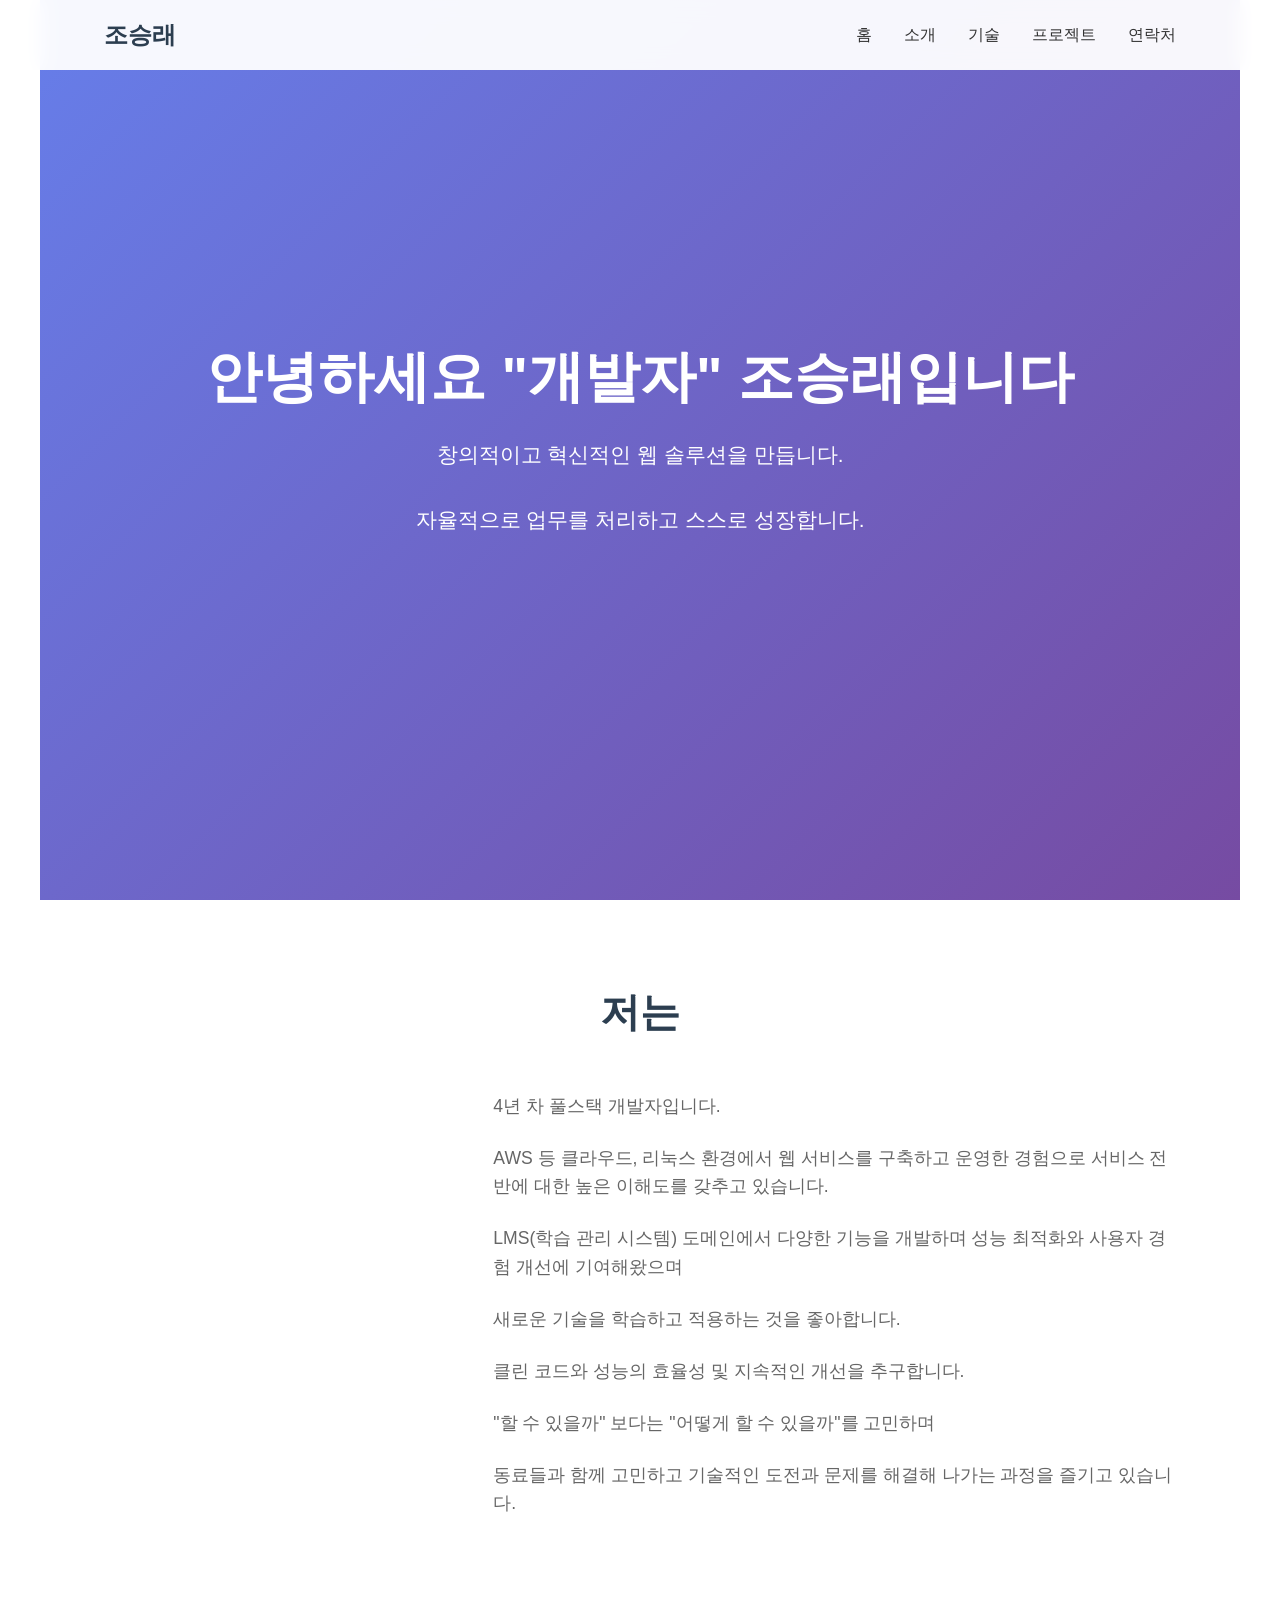
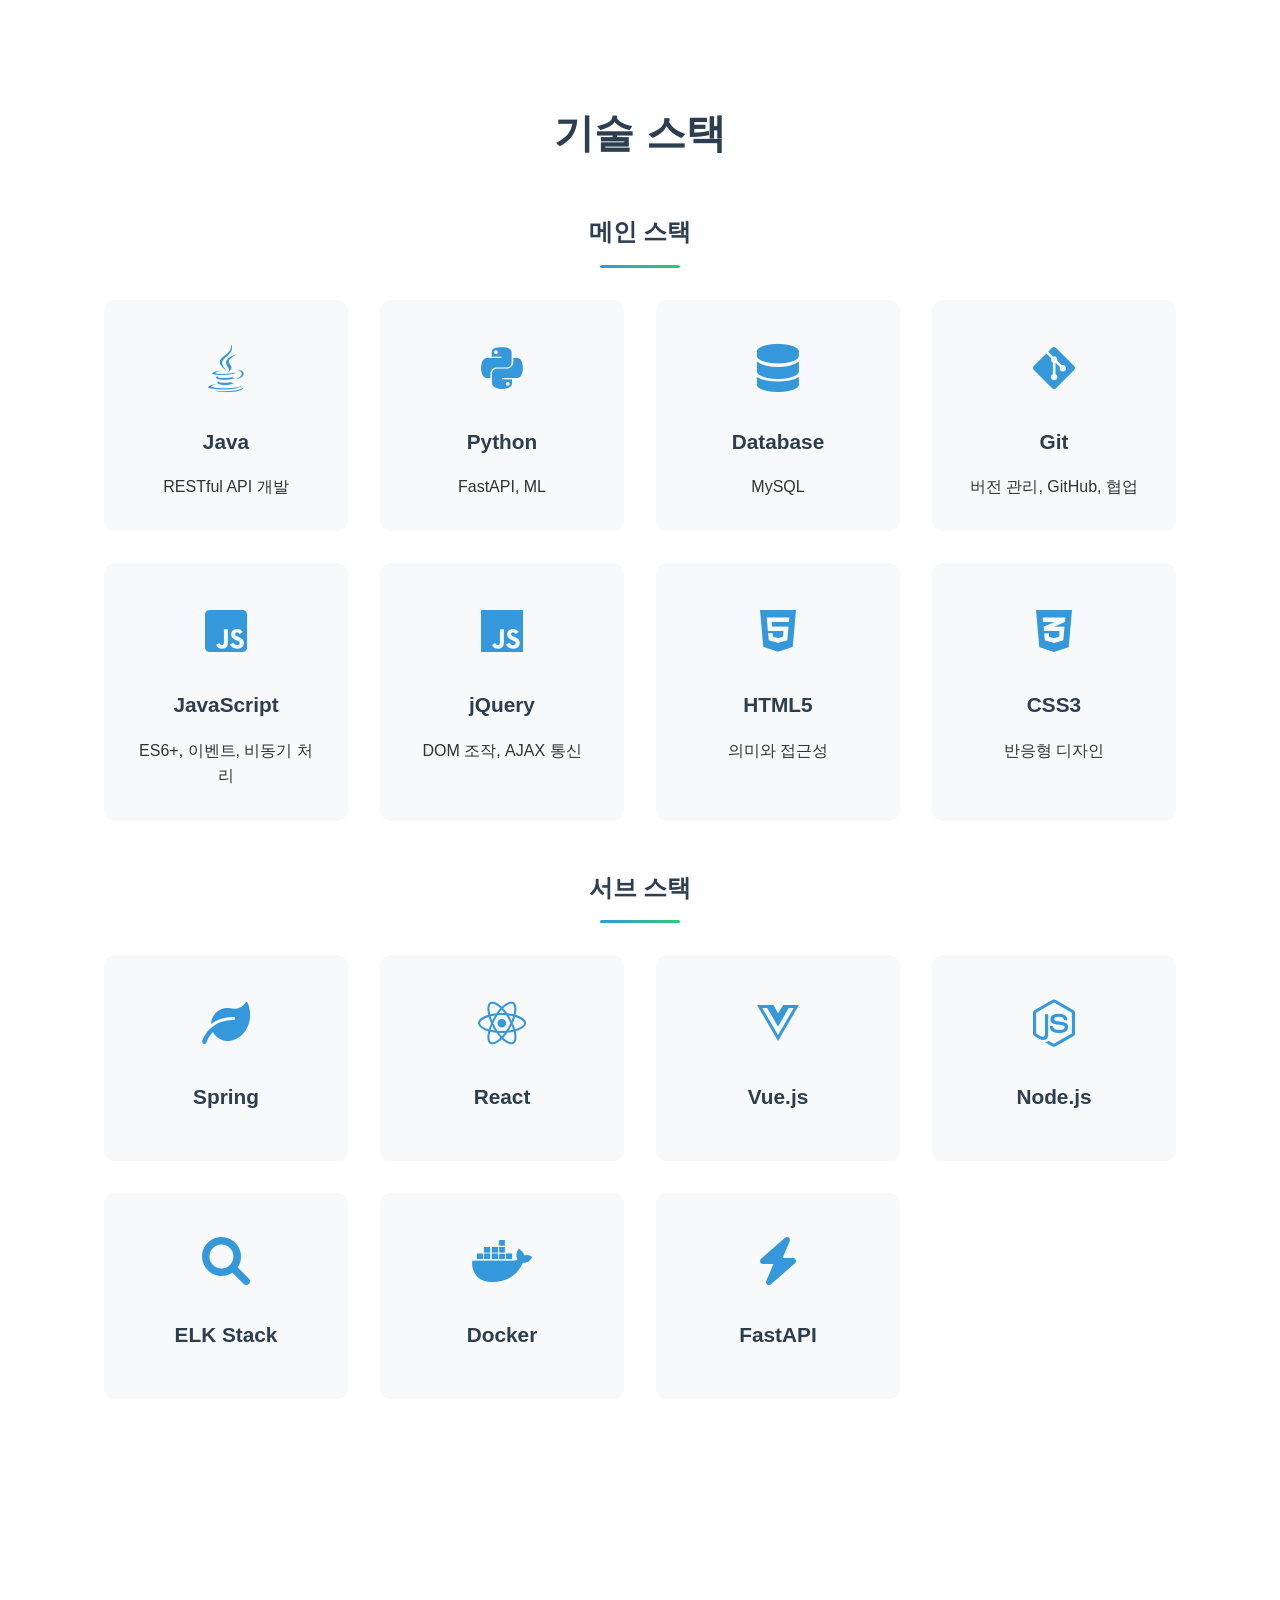
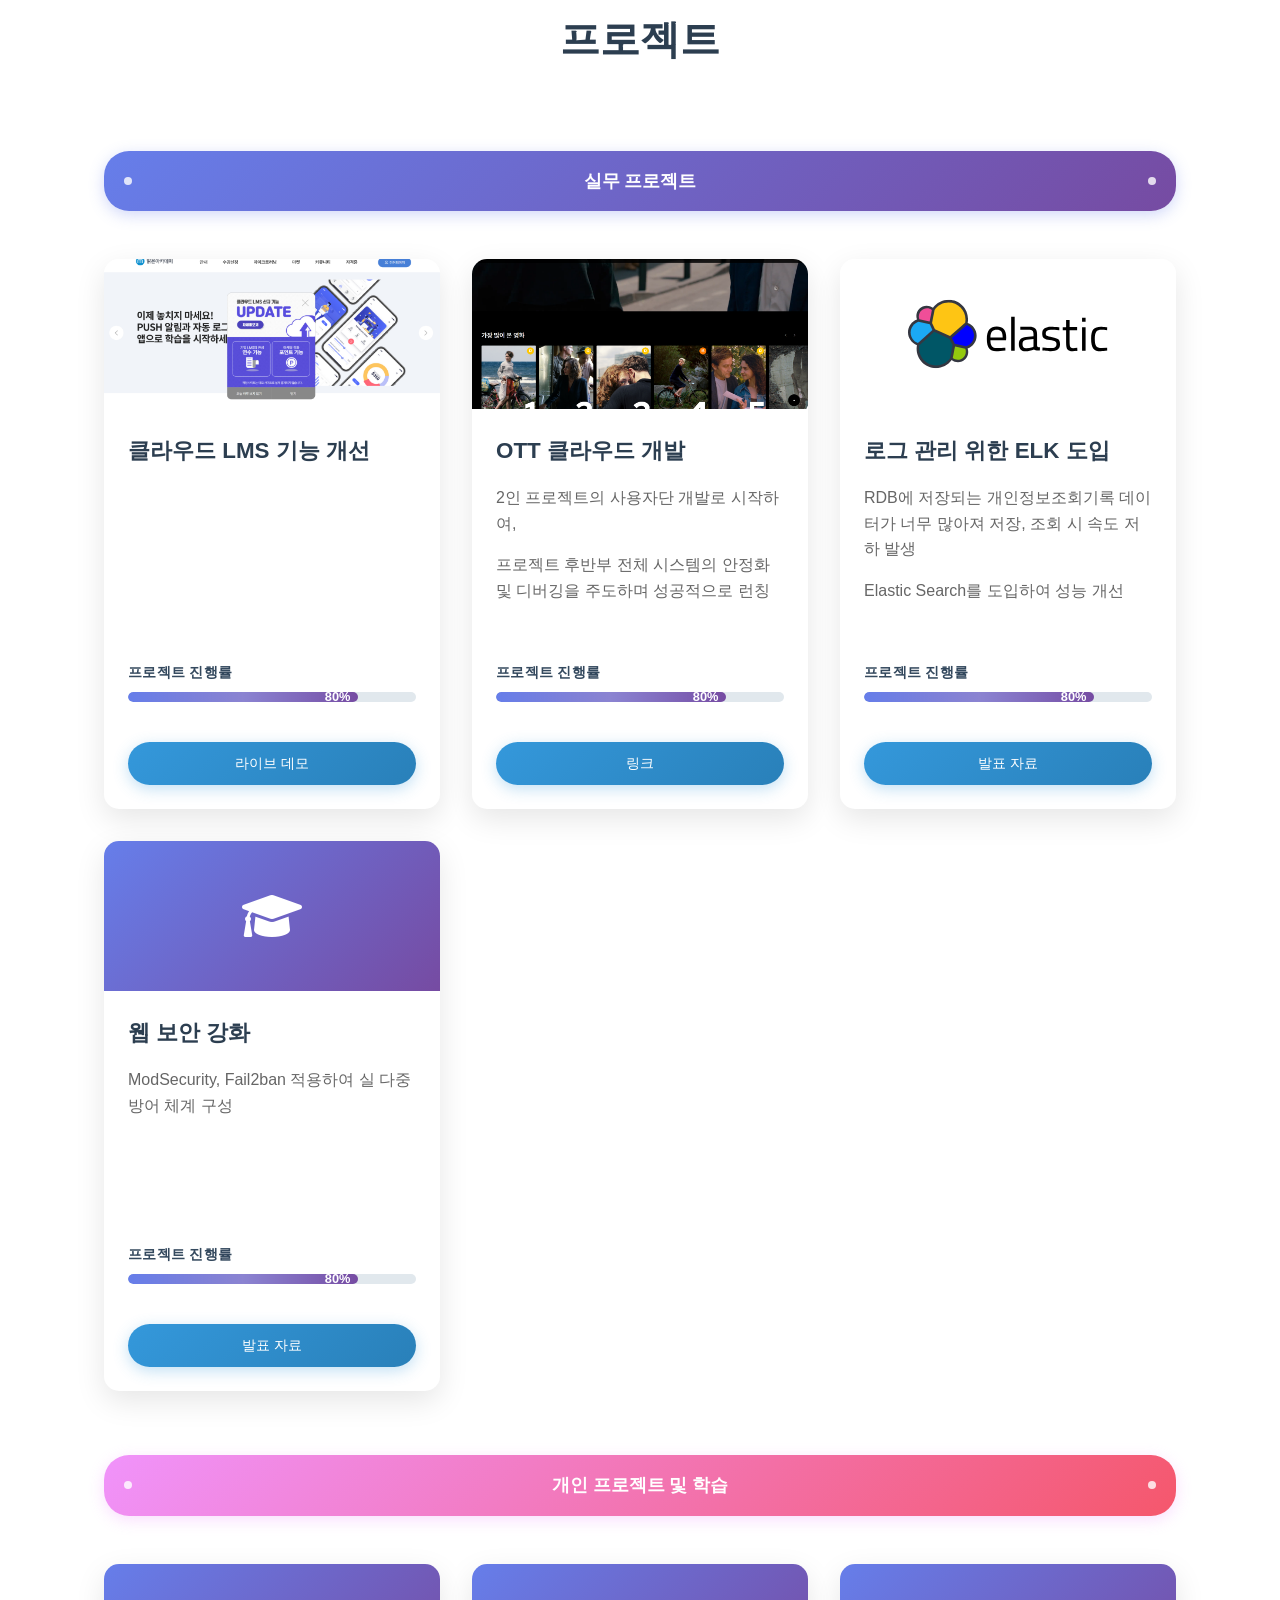
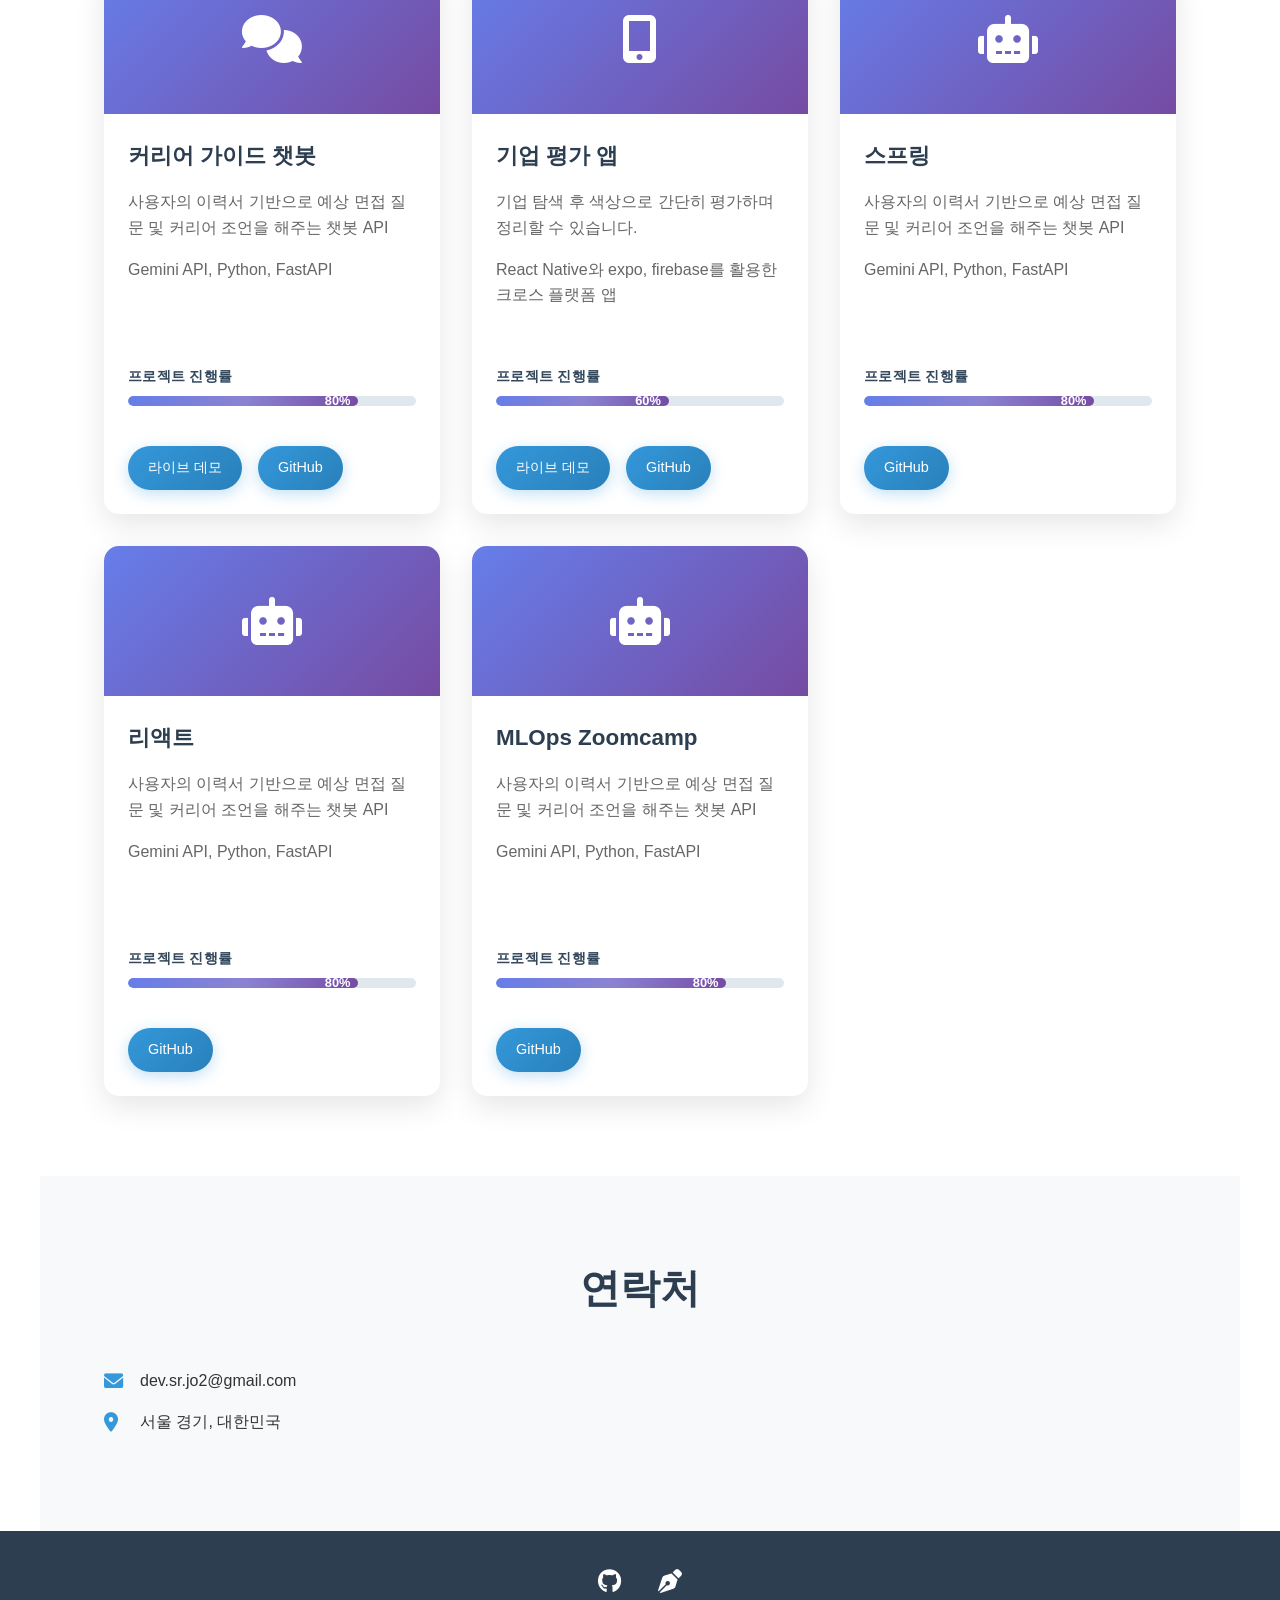
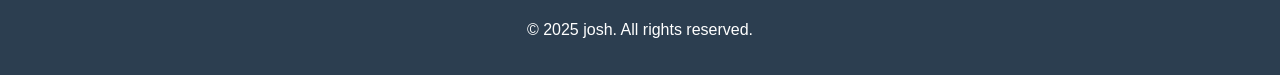
==== commit e55924c6: "프로젝트 이미지 수정" ====
--- a/index.html
+++ b/index.html
@@ -223,34 +223,56 @@
                 </div>
             </div>
             <div class="project-card">
+                <div class="project-image white">
+                    <svg width="200" height="70" viewBox="0 0 117 40" xmlns="http://www.w3.org/2000/svg">
+                        <g clip-path="url(#clip0_3472_2853)">
+                            <path fill="#343741" d="M40.1527 20.9588C40.1527 17.5986 38.0653 14.6457 34.9257 13.5087C35.0615 12.7959 35.1294 12.0832 35.1294 11.3534C35.1294 5.09122 30.0382 0 23.7929 0C20.1273 0 16.7331 1.74799 14.5948 4.70089C13.5426 3.8863 12.2529 3.44506 10.9122 3.44506C7.58591 3.44506 4.88757 6.14341 4.88757 9.46967C4.88757 10.1994 5.02333 10.9122 5.26092 11.574C2.13831 12.6941 0 15.6979 0 19.0412C0 22.4183 2.10437 25.3712 5.24395 26.5083C5.10819 27.2041 5.0403 27.9338 5.0403 28.6636C5.0403 34.9088 10.1145 39.983 16.3598 39.983C20.0255 39.983 23.4196 38.2181 25.5409 35.2652C26.5931 36.0967 27.8829 36.5549 29.2236 36.5549C32.5498 36.5549 35.2482 33.8566 35.2482 30.5303C35.2482 29.8006 35.1124 29.0878 34.8748 28.426C37.9974 27.3059 40.1527 24.3021 40.1527 20.9588Z"/>
+                            <path fill="#FEC514" d="M15.7826 17.2248L24.5735 21.2299L33.4322 13.4573C33.568 12.8124 33.6189 12.1845 33.6189 11.5056C33.6189 6.04106 29.1725 1.59473 23.708 1.59473C20.4326 1.59473 17.3949 3.20695 15.5451 5.90529L14.0686 13.5591L15.7826 17.2248Z"/>
+                            <path fill="#005666" d="M6.68643 26.5253C6.55067 27.1702 6.49976 27.832 6.49976 28.5109C6.49976 33.9924 10.9631 38.4387 16.4446 38.4387C19.7369 38.4387 22.8086 36.8095 24.6584 34.0942L26.1179 26.4744L24.1663 22.7408L15.3415 18.7188L6.68643 26.5253Z"/>
+                            <path fill="#F04E98" d="M6.63518 11.3195L12.6598 12.745L13.9835 5.90581C13.1689 5.27789 12.1507 4.93848 11.0985 4.93848C8.48499 4.93848 6.34668 7.05982 6.34668 9.69028C6.34668 10.2503 6.4485 10.8103 6.63518 11.3195Z"/>
+                            <path fill="#1BA9F5" d="M6.11005 12.7617C3.42867 13.6442 1.54492 16.2237 1.54492 19.0579C1.54492 21.8241 3.25896 24.2848 5.82155 25.2691L14.273 17.6323L12.7286 14.323L6.11005 12.7617Z"/>
+                            <path fill="#93C90E" d="M26.186 34.0937C27.0176 34.7216 28.0189 35.078 29.0541 35.078C31.6676 35.078 33.8059 32.9567 33.8059 30.3262C33.8059 29.7492 33.7041 29.1892 33.5174 28.6801L27.5098 27.2715L26.186 34.0937Z"/>
+                            <path fill="#0000FF" d="M27.4074 25.6936L34.026 27.2379C36.7243 26.3554 38.5911 23.7759 38.5911 20.9248C38.5911 18.1755 36.8771 15.6978 34.3145 14.7305L25.6594 22.3164L27.4074 25.6936Z"/>
+                            <path fill="#000000" d="M56.1395 28.0863L56.9371 28.0014L56.988 29.6306C54.8836 29.9191 53.0847 30.0718 51.5913 30.0718C49.6057 30.0718 48.1971 29.4948 47.3656 28.3408C46.534 27.1868 46.1267 25.3879 46.1267 22.9611C46.1267 18.1075 48.0614 15.6807 51.9137 15.6807C53.7805 15.6807 55.1721 16.2068 56.0885 17.242C57.005 18.2772 57.4632 19.9233 57.4632 22.1465L57.3444 23.7248H48.2141C48.2141 25.2521 48.4856 26.3892 49.0457 27.1189C49.6057 27.8487 50.5561 28.222 51.9307 28.222C53.3223 28.256 54.7139 28.2051 56.1395 28.0863ZM55.3927 22.0956C55.3927 20.3985 55.1212 19.1936 54.5781 18.4978C54.0351 17.802 53.1526 17.4456 51.9307 17.4456C50.7088 17.4456 49.7754 17.819 49.1645 18.5487C48.5535 19.2785 48.2311 20.4664 48.2141 22.0956H55.3927Z"/>
+                            <path fill="#000000" d="M60.3481 29.8177V9.96191H62.4186V29.8177H60.3481Z"/>
+                            <path fill="#000000" d="M75.5031 20.1615V26.9668C75.5031 27.6626 77.2171 27.7984 77.2171 27.7984L77.1153 29.6312C75.6558 29.6312 74.4509 29.75 73.7212 29.0542C72.058 29.7839 70.4119 30.0894 68.7487 30.0894C67.4759 30.0894 66.5086 29.733 65.8467 29.0033C65.1849 28.2905 64.8455 27.2553 64.8455 25.8977C64.8455 24.557 65.1849 23.5557 65.8637 22.9278C66.5425 22.2999 67.6117 21.8926 69.0712 21.7568L73.4157 21.3495V20.1615C73.4157 19.2282 73.212 18.5493 72.8047 18.142C72.3974 17.7347 71.8374 17.5311 71.1416 17.5311H65.694V15.6982H71.0058C72.5671 15.6982 73.7042 16.0546 74.417 16.7844C75.1467 17.4971 75.5031 18.6342 75.5031 20.1615ZM66.9838 25.7958C66.9838 27.4929 67.6796 28.3414 69.0881 28.3414C70.344 28.3414 71.5828 28.1378 72.7878 27.7135L73.4157 27.4929V22.9278L69.3257 23.3181C68.4942 23.386 67.9002 23.6236 67.5268 24.0309C67.1535 24.4382 66.9838 25.0321 66.9838 25.7958Z"/>
+                            <path fill="#000000" d="M83.5981 17.5477C81.5955 17.5477 80.5773 18.2435 80.5773 19.6521C80.5773 20.2969 80.8149 20.7552 81.2731 21.0267C81.7313 21.2982 82.7835 21.5697 84.4297 21.8582C86.0758 22.1467 87.2298 22.5371 87.9087 23.0632C88.5875 23.5723 88.9269 24.5396 88.9269 25.9652C88.9269 27.3907 88.4687 28.4259 87.5523 29.0878C86.6359 29.7496 85.3121 30.089 83.5472 30.089C82.4101 30.089 78.5917 29.6648 78.5917 29.6648L78.7105 27.8659C80.8997 28.0695 82.495 28.2392 83.5641 28.2392C84.6333 28.2392 85.4479 28.0695 86.0079 27.7301C86.568 27.3907 86.8565 26.8137 86.8565 26.0161C86.8565 25.2184 86.6189 24.6754 86.1437 24.3869C85.6685 24.0984 84.6163 23.8269 82.9871 23.5723C81.3579 23.3177 80.2039 22.9444 79.5251 22.4353C78.8463 21.9431 78.5068 21.0097 78.5068 19.669C78.5068 18.3283 78.982 17.3271 79.9324 16.6822C80.8827 16.0373 82.0707 15.7148 83.4793 15.7148C84.5994 15.7148 88.5026 16.0033 88.5026 16.0033V17.8192C86.4492 17.7004 84.7691 17.5477 83.5981 17.5477Z"/>
+                            <path fill="#000000" d="M98.9392 17.7857H94.5438V24.4043C94.5438 25.9826 94.6626 27.0348 94.8832 27.5269C95.1208 28.0191 95.6639 28.2736 96.5294 28.2736L98.9901 28.1039L99.1259 29.818C97.887 30.0216 96.9536 30.1234 96.3087 30.1234C94.8662 30.1234 93.8819 29.767 93.3219 29.0712C92.7619 28.3754 92.4903 27.0348 92.4903 25.0662V17.7857H90.5217V15.9868H92.4903V11.7441H94.5438V15.9699H98.9392V17.7857Z"/>
+                            <path fill="#000000" d="M101.824 12.847V10.4541H103.895V12.8639L101.824 12.847ZM101.824 29.8177V15.9866H103.895V29.8177H101.824Z"/>
+                            <path fill="#000000" d="M112.889 15.6982C113.5 15.6982 114.535 15.817 115.995 16.0377L116.656 16.1225L116.572 17.8026C115.095 17.6329 114.009 17.5481 113.313 17.5481C111.752 17.5481 110.683 17.9214 110.123 18.6681C109.563 19.4148 109.274 20.8064 109.274 22.8259C109.274 24.8455 109.529 26.254 110.055 27.0517C110.581 27.8493 111.667 28.2396 113.33 28.2396L116.589 27.9851L116.673 29.6991C114.959 29.9537 113.67 30.0894 112.821 30.0894C110.666 30.0894 109.172 29.5294 108.358 28.4263C107.543 27.3232 107.119 25.4564 107.119 22.8259C107.119 20.1955 107.56 18.3457 108.443 17.2935C109.342 16.2413 110.819 15.6982 112.889 15.6982Z"/>
+                        </g>
+                        <defs>
+                            <clipPath id="clip0_3472_2853">
+                                <rect width="116.674" height="40" fill="white"/>
+                            </clipPath>
+                        </defs>
+                    </svg>
+                </div>
+                <div class="project-content">
+                    <h4>로그 관리 위한 ELK 도입</h4>
+                    <div class="project-description">
+                        <p>RDB에 저장되는 개인정보조회기록 데이터가 너무 많아져 저장, 조회 시 속도 저하 발생</p>
+                        <p>Elastic Search를 도입하여 성능 개선</p>
+                    </div>
+                    <div class="progress-section">
+                        <span class="progress-label">프로젝트 진행률</span>
+                        <div class="progress-bar">
+                            <div class="progress" style="width: 80%">80%</div>
+                        </div>
+                    </div>
+                    <div class="project-links">
+                       <a href="presentation-part1.html" class="project-link wide">발표 자료</a>
+                    </div>
+                </div>
+            </div>
+            <div class="project-card">
                 <div class="project-image">
                     <i class="fas fa-graduation-cap" style="font-size: 3rem;"></i>
                 </div>
                 <div class="project-content">
-                    <h4>로그데이터 저장을 위해 ELK 스택 도입</h4>
-                    <div class="project-description">
-                        <p>개인정보조회기록 시마다 저장되는 데이터가 너무 많아져서 속도 저하</p>
-                        <p>Elastic Search를 도입하여 빠르게 조회할 수 있도록 개선</p>
-                    </div>
-                    <div class="progress-section">
-                        <span class="progress-label">프로젝트 진행률</span>
-                        <div class="progress-bar">
-                            <div class="progress" style="width: 80%">80%</div>
-                        </div>
-                    </div>
-                    <div class="project-links">
-                       <a href="presentation-part1.html" class="project-link wide">발표 자료</a>
-                    </div>
-                </div>
-            </div>
-            <div class="project-card">
-                <div class="project-image">
-                    <i class="fas fa-graduation-cap" style="font-size: 3rem;"></i>
-                </div>
-                <div class="project-content">
-                    <h4>ModSecurity, Fail2ban을 활용한 보안 강화</h4>
-                    <div class="project-description">
-                        <p></p>
+                    <h4>웹 보안 강화</h4>
+                    <div class="project-description">
+                        <p>ModSecurity, Fail2ban 적용하여 실 다중 방어 체계 구성</p>
                     </div>
                     <div class="progress-section">
                         <span class="progress-label">프로젝트 진행률</span>
--- a/styles.css
+++ b/styles.css
@@ -54,6 +54,7 @@
 .project-card { background: white; border-radius: 15px; overflow: hidden; box-shadow: 0 10px 30px rgba(0, 0, 0, 0.1); transition: transform 0.3s ease, box-shadow 0.3s ease; }
 .project-card:hover { transform: translateY(-10px); box-shadow: 0 20px 40px rgba(0, 0, 0, 0.15); }
 .project-image { background: linear-gradient(135deg, #667eea 0%, #764ba2 100%); height: 150px; display: flex; align-items: center; justify-content: center; color: white; overflow: hidden; }
+.project-image.white{ background: white; height: 150px; display: flex; align-items: center; justify-content: center; color: white; overflow: hidden; }
 .project-image img { width: 100%; height: 100%; object-fit: cover; object-position: center; }
 .project-content { padding: 1.5rem; height: 400px; display: flex; flex-direction: column; justify-content: space-between; }
 .project-content h4 { font-size: 1.4rem; margin-bottom: 1rem; color: #2c3e50; flex-shrink: 0; }
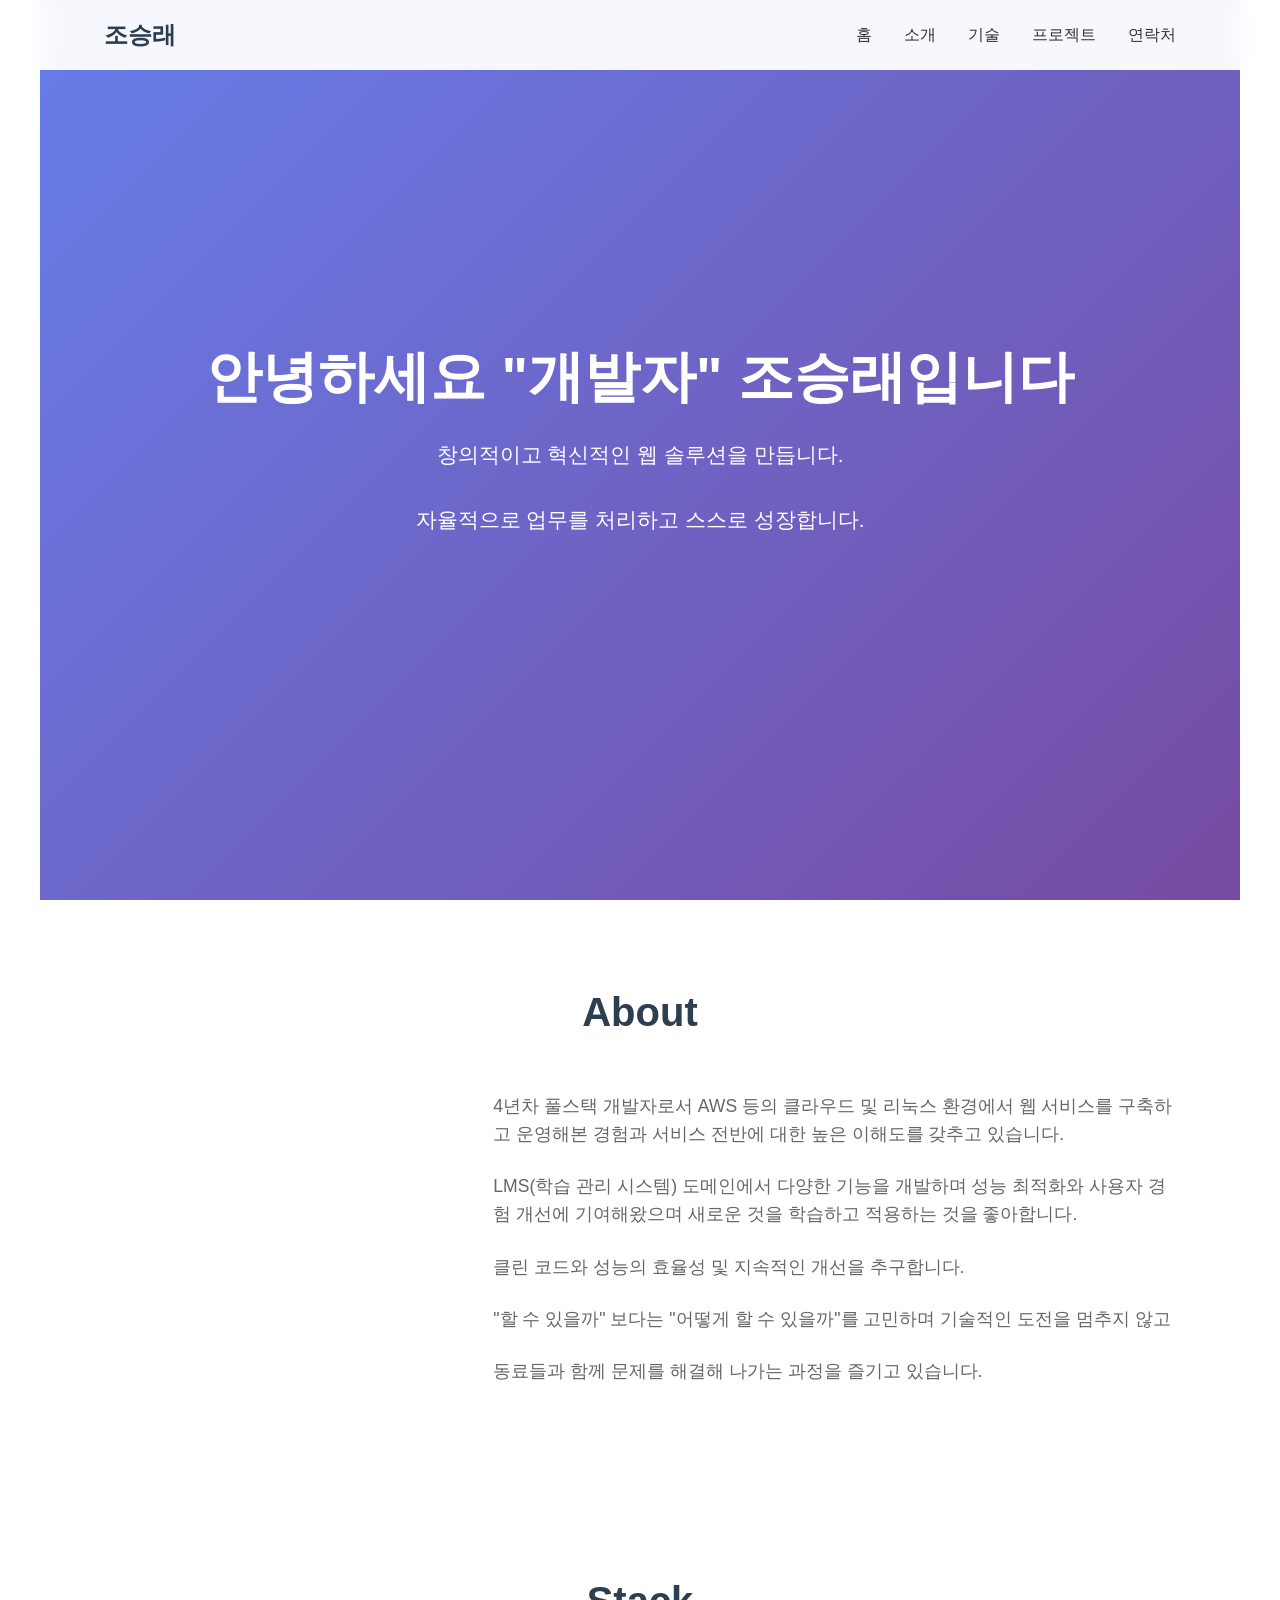
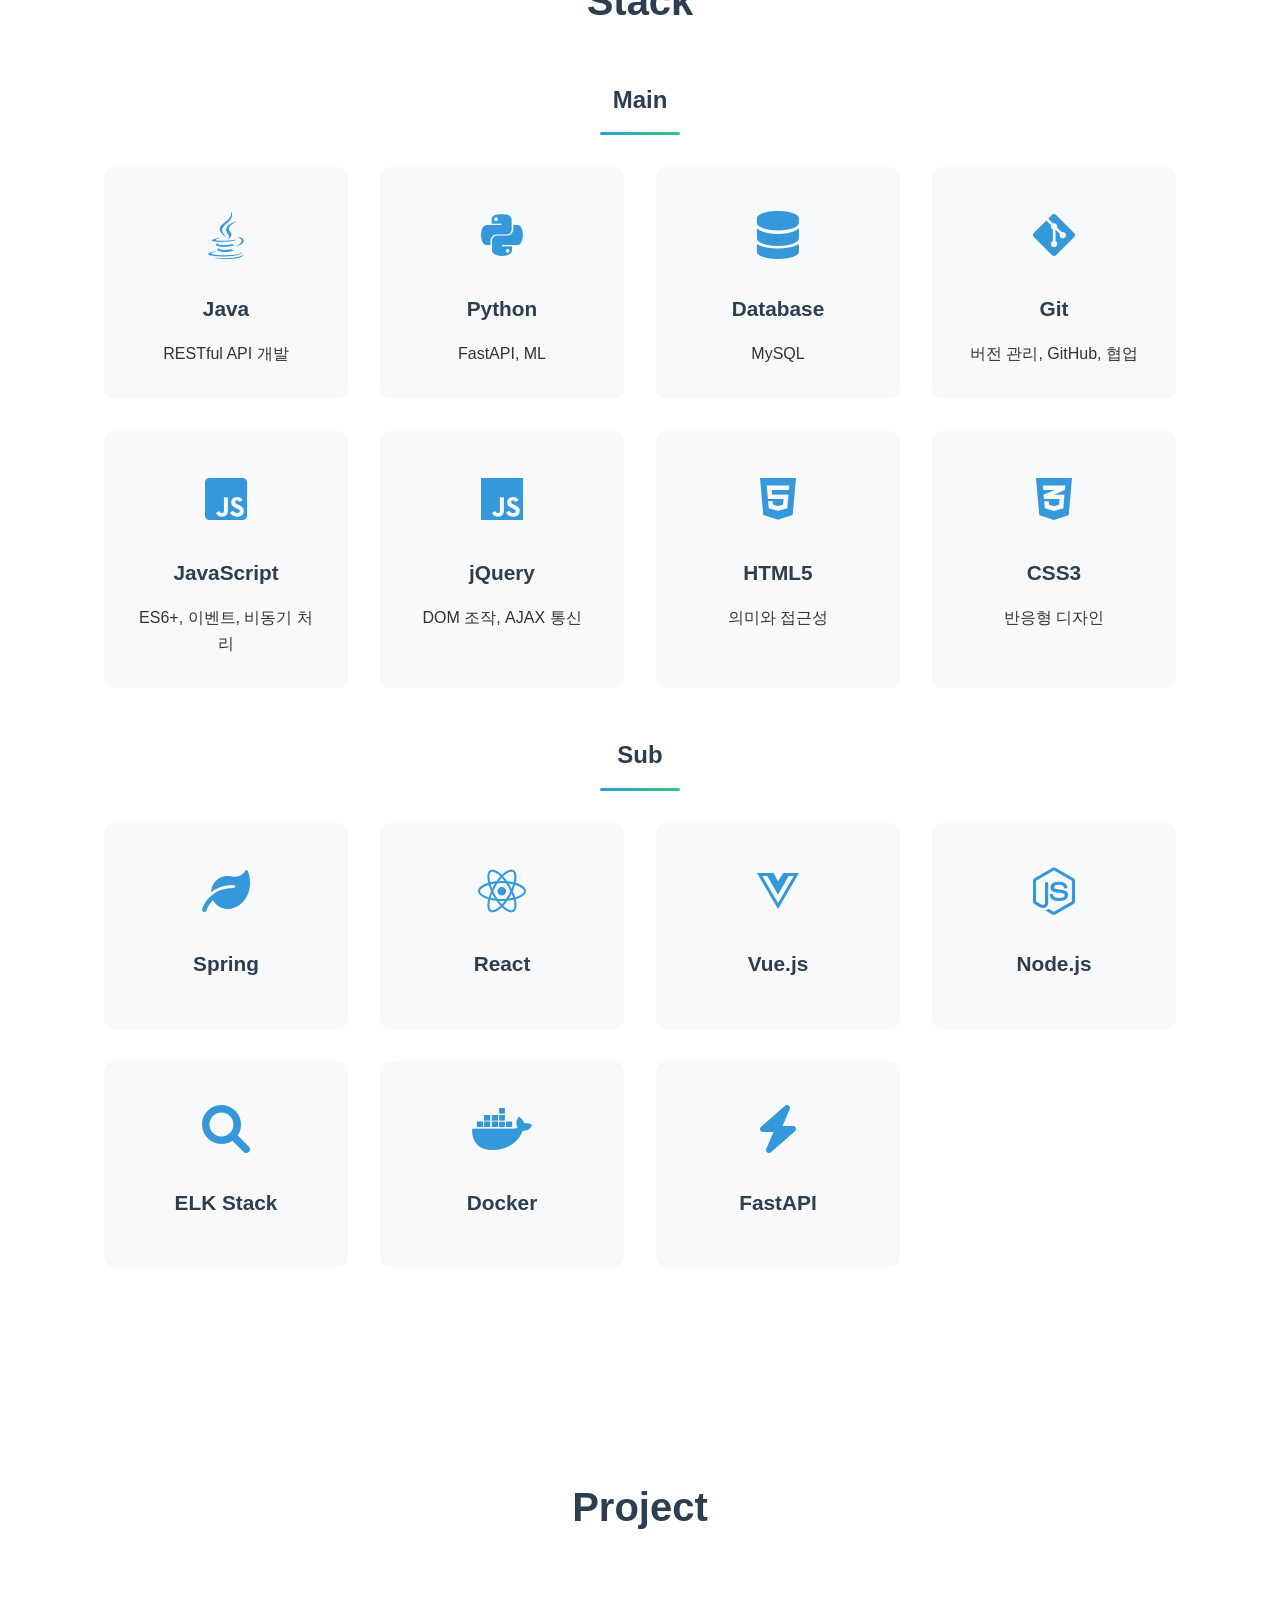
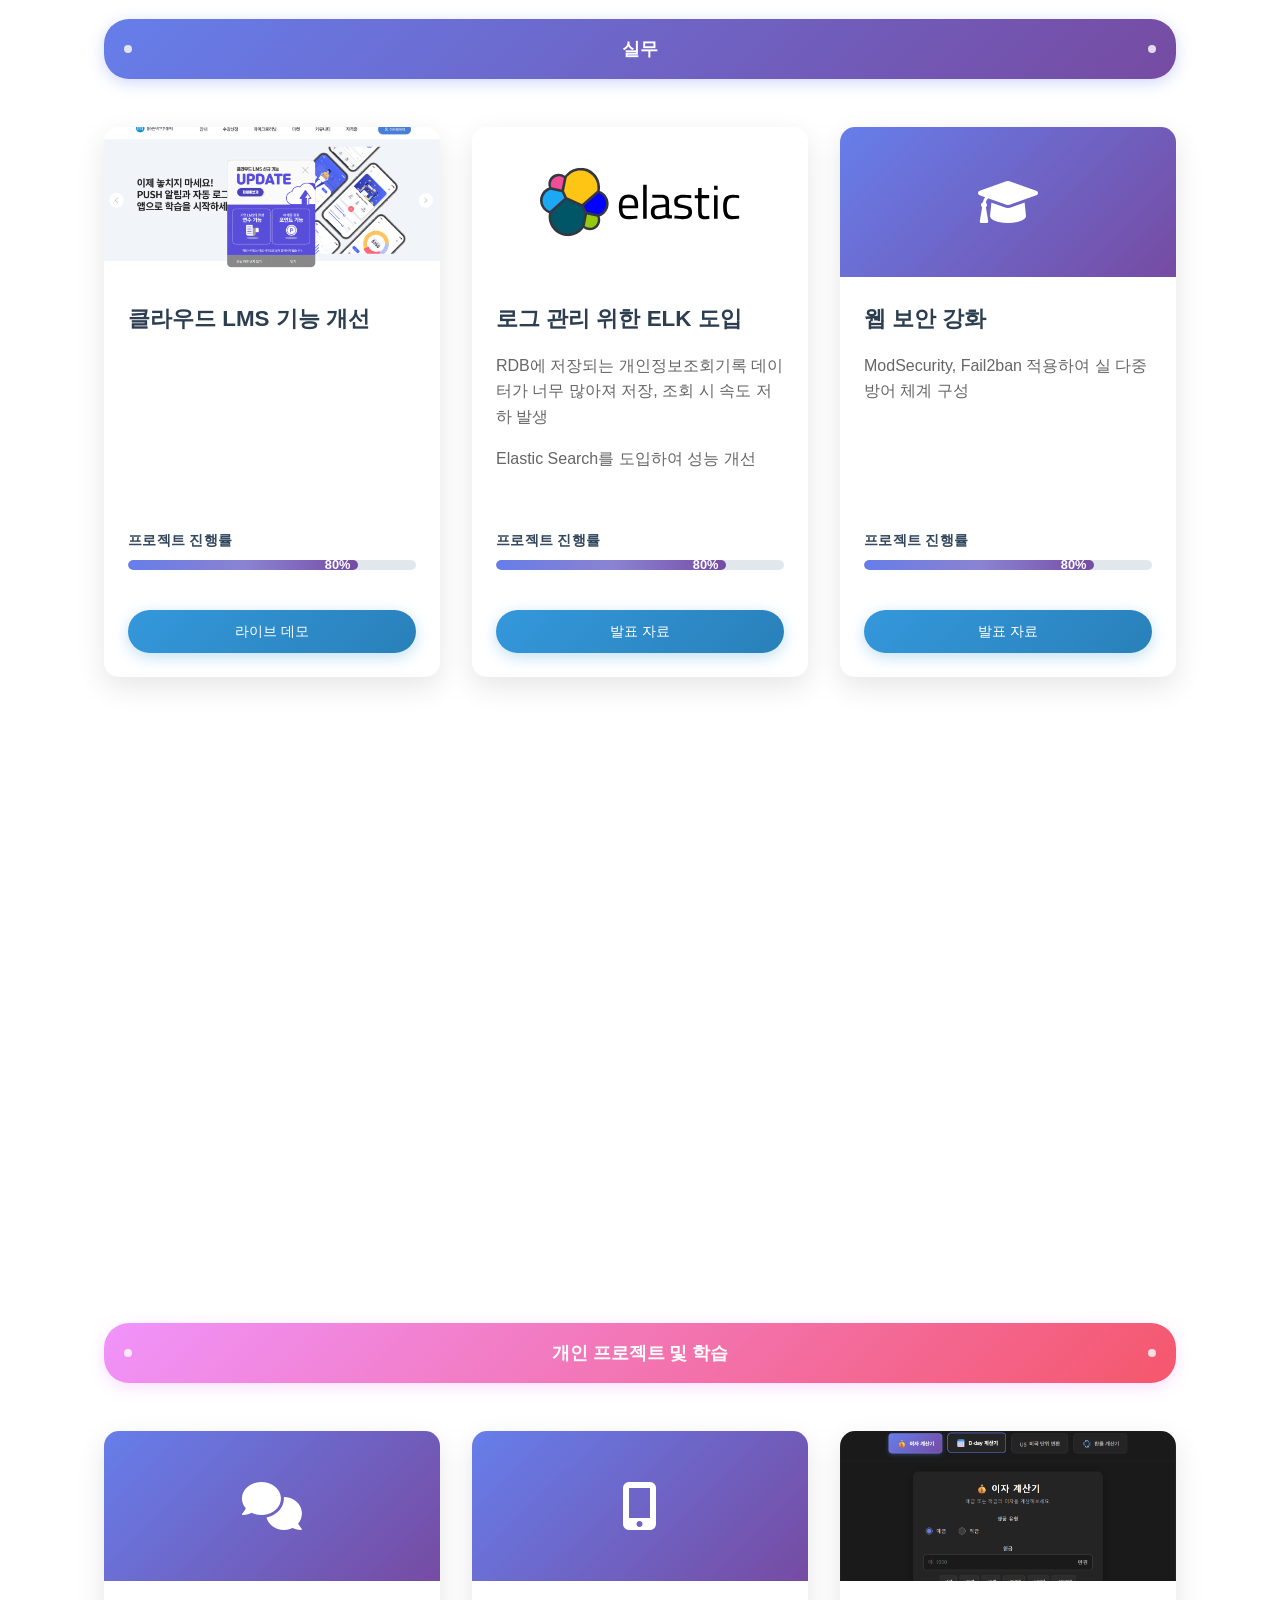
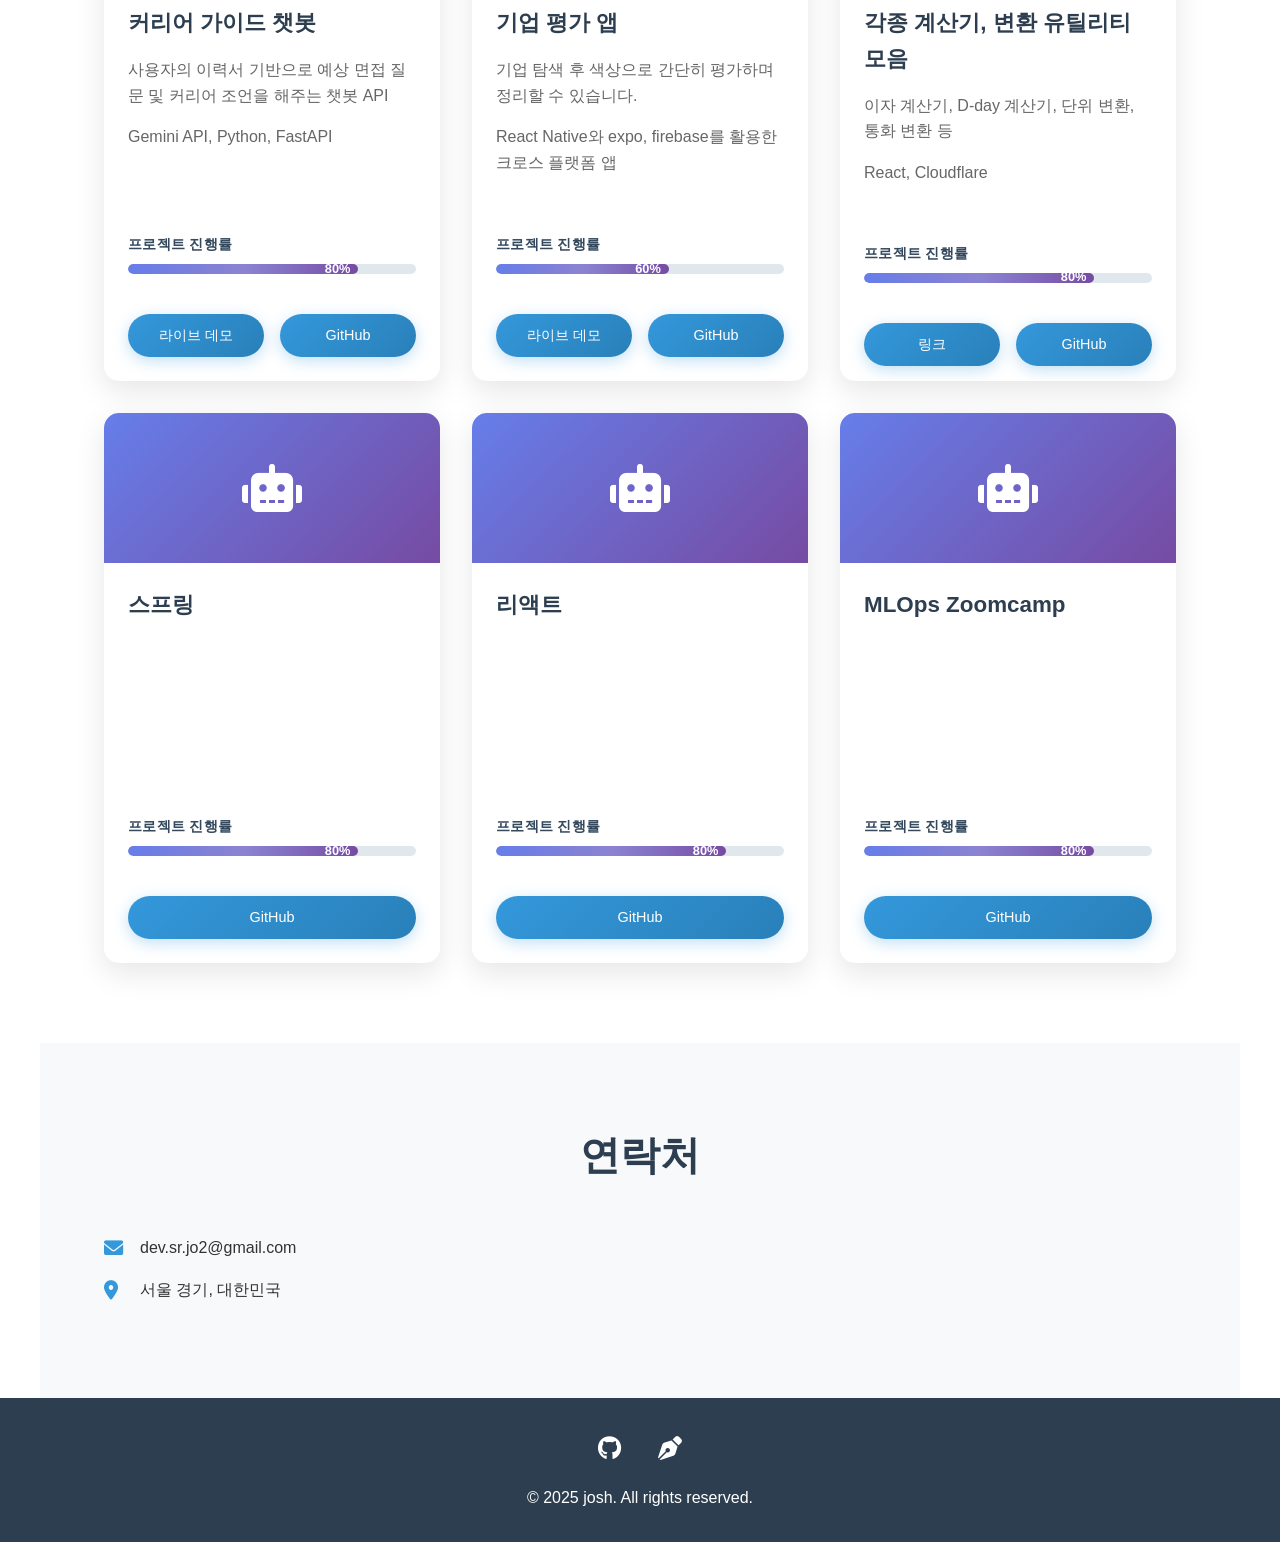
==== commit 2953c03d: "프로젝트 추가" ====
--- a/index.html
+++ b/index.html
@@ -39,30 +39,28 @@
 
     <!-- About Section -->
     <section id="about" class="about">
-        <h2 class="section-title">저는</h2>
+        <h2 class="section-title">About</h2>
         <div class="about-content">
             <div class="about-image">
 <!--                <img src="https://via.placeholder.com/250x250/3498db/ffffff?text=Your+Photo" alt="프로필 사진">-->
             </div>
             <div class="about-text">
-                <p>4년 차 풀스택 개발자입니다.</p>
-                <P>AWS 등 클라우드, 리눅스 환경에서 웹 서비스를 구축하고 운영한 경험으로 서비스 전반에 대한 높은 이해도를 갖추고 있습니다.</P>
-                <p>LMS(학습 관리 시스템) 도메인에서 다양한 기능을 개발하며 성능 최적화와 사용자 경험 개선에 기여해왔으며</p>
-                <p>새로운 기술을 학습하고 적용하는 것을 좋아합니다.</p>
+                <P>4년차 풀스택 개발자로서 AWS 등의 클라우드 및 리눅스 환경에서 웹 서비스를 구축하고 운영해본 경험과 서비스 전반에 대한 높은 이해도를 갖추고 있습니다.</P>
+                <p>LMS(학습 관리 시스템) 도메인에서 다양한 기능을 개발하며 성능 최적화와 사용자 경험 개선에 기여해왔으며 새로운 것을 학습하고 적용하는 것을 좋아합니다.</p>
                 <p>클린 코드와 성능의 효율성 및 지속적인 개선을 추구합니다.</p>
-                <p>"할 수 있을까" 보다는 "어떻게 할 수 있을까"를 고민하며</p>
-                <p>동료들과 함께 고민하고 기술적인 도전과 문제를 해결해 나가는 과정을 즐기고 있습니다.</p>
+                <p>"할 수 있을까" 보다는 "어떻게 할 수 있을까"를 고민하며 기술적인 도전을 멈추지 않고</p>
+                <p>동료들과 함께 문제를 해결해 나가는 과정을 즐기고 있습니다.</p>
             </div>
         </div>
     </section>
 
     <!-- Skills Section -->
     <section id="skills" class="skills">
-        <h2 class="section-title">기술 스택</h2>
+        <h2 class="section-title">Stack</h2>
 
         <!-- Main Skills -->
         <div class="skills-category">
-            <h3 class="skills-subtitle">메인 스택</h3>
+            <h3 class="skills-subtitle">Main</h3>
             <div class="skills-grid">
 
                 <div class="skill-item">
@@ -126,7 +124,7 @@
 
         <!-- Sub Skills -->
         <div class="skills-category">
-            <h3 class="skills-subtitle">서브 스택</h3>
+            <h3 class="skills-subtitle">Sub</h3>
             <div class="skills-grid">
                 <div class="skill-item">
                     <div class="skill-icon">
@@ -176,10 +174,10 @@
 
     <!-- Projects Section -->
     <section id="projects" class="projects">
-        <h2 class="section-title">프로젝트</h2>
+        <h2 class="section-title">Project</h2>
         <div class="projects-grid">
             <!-- 실무 프로젝트 라벨 -->
-            <div class="project-label work-label">실무 프로젝트</div>
+            <div class="project-label work-label">실무</div>
             <div class="project-card">
                 <div class="project-image">
                     <img src="img/lms.png">
@@ -198,27 +196,6 @@
                     </div>
                     <div class="project-links">
                         <a href="https://www.malgnsoft.com/main/demo_student.jsp?type=1" class="project-link wide">라이브 데모</a>
-                    </div>
-                </div>
-            </div>
-            <div class="project-card">
-                <div class="project-image">
-                    <img src="img/ott.png">
-                </div>
-                <div class="project-content">
-                    <h4>OTT 클라우드 개발</h4>
-                    <div class="project-description">
-                        <p>2인 프로젝트의 사용자단 개발로 시작하여, </p>
-                        <p>프로젝트 후반부 전체 시스템의 안정화 및 디버깅을 주도하며 성공적으로 런칭</p>
-                    </div>
-                    <div class="progress-section">
-                        <span class="progress-label">프로젝트 진행률</span>
-                        <div class="progress-bar">
-                            <div class="progress" style="width: 80%">80%</div>
-                        </div>
-                    </div>
-                    <div class="project-links">
-                        <a href="https://www.collectio.kr" class="project-link wide">링크</a>
                     </div>
                 </div>
             </div>
@@ -285,6 +262,27 @@
                     </div>
                 </div>
             </div>
+            <div class="project-card">
+                <div class="project-image">
+                    <img src="img/ott.png">
+                </div>
+                <div class="project-content">
+                    <h4>OTT 클라우드 개발</h4>
+                    <div class="project-description">
+                        <p>2인 프로젝트의 사용자단 개발로 시작하여, </p>
+                        <p>프로젝트 후반부 전체 시스템의 안정화 및 디버깅을 주도하며 성공적으로 런칭</p>
+                    </div>
+                    <div class="progress-section">
+                        <span class="progress-label">프로젝트 진행률</span>
+                        <div class="progress-bar">
+                            <div class="progress" style="width: 80%">80%</div>
+                        </div>
+                    </div>
+                    <div class="project-links">
+                        <a href="https://www.collectio.kr" class="project-link wide">링크</a>
+                    </div>
+                </div>
+            </div>
             <!-- 개인 프로젝트 라벨 -->
             <div class="project-label personal-label">개인 프로젝트 및 학습</div>
             <div class="project-card">
@@ -333,13 +331,34 @@
             </div>
             <div class="project-card">
                 <div class="project-image">
+                    <img src="img/gyemini.png">
+                </div>
+                <div class="project-content">
+                    <h4>각종 계산기, 변환 유틸리티 모음</h4>
+                    <div class="project-description">
+                        <p>이자 계산기, D-day 계산기, 단위 변환, 통화 변환 등</p>
+                        <p>React, Cloudflare</p>
+                    </div>
+                    <div class="progress-section">
+                        <span class="progress-label">프로젝트 진행률</span>
+                        <div class="progress-bar">
+                            <div class="progress" style="width: 80%">80%</div>
+                        </div>
+                    </div>
+                    <div class="project-links">
+                        <a href="https://gyemini.pages.dev" class="project-link">링크</a>
+                        <a href="https://github.com/sr-josh/malgn-vibe" class="project-link">GitHub</a>
+                    </div>
+                </div>
+            </div>
+            <div class="project-card">
+                <div class="project-image">
                     <i class="fas fa-robot" style="font-size: 3rem;"></i>
                 </div>
                 <div class="project-content">
                     <h4>스프링</h4>
                     <div class="project-description">
-                        <p>사용자의 이력서 기반으로 예상 면접 질문 및 커리어 조언을 해주는 챗봇 API</p>
-                        <p>Gemini API, Python, FastAPI</p>
+                        
                     </div>
                     <div class="progress-section">
                         <span class="progress-label">프로젝트 진행률</span>
@@ -360,8 +379,7 @@
                 <div class="project-content">
                     <h4>리액트</h4>
                     <div class="project-description">
-                        <p>사용자의 이력서 기반으로 예상 면접 질문 및 커리어 조언을 해주는 챗봇 API</p>
-                        <p>Gemini API, Python, FastAPI</p>
+                        
                     </div>
                     <div class="progress-section">
                         <span class="progress-label">프로젝트 진행률</span>
@@ -382,8 +400,7 @@
                 <div class="project-content">
                     <h4>MLOps Zoomcamp</h4>
                     <div class="project-description">
-                        <p>사용자의 이력서 기반으로 예상 면접 질문 및 커리어 조언을 해주는 챗봇 API</p>
-                        <p>Gemini API, Python, FastAPI</p>
+                        
                     </div>
                     <div class="progress-section">
                         <span class="progress-label">프로젝트 진행률</span>
--- a/styles.css
+++ b/styles.css
@@ -69,8 +69,8 @@
 .progress::after { content: ''; position: absolute; top: 0; left: 0; right: 0; bottom: 0; background: linear-gradient(90deg, transparent, rgba(255, 255, 255, 0.2), transparent); animation: shimmer 2s infinite; }
 @keyframes shimmer { 0% { transform: translateX(-100%); } 100% { transform: translateX(100%); } }
 .project-links { display: flex; gap: 1rem; margin-top: 1rem; }
-.project-link { padding: 10px 20px; background: linear-gradient(135deg, #3498db, #2980b9); color: white; text-decoration: none; border-radius: 25px; font-size: 0.9rem; font-weight: 500; transition: all 0.3s ease; box-shadow: 0 4px 15px rgba(52, 152, 219, 0.3); }
-.project-link.wide { width: 100%; text-align: center; }
+.project-link { flex: 1; padding: 10px 20px; background: linear-gradient(135deg, #3498db, #2980b9); color: white; text-decoration: none; border-radius: 25px; font-size: 0.9rem; font-weight: 500; transition: all 0.3s ease; box-shadow: 0 4px 15px rgba(52, 152, 219, 0.3); text-align: center; }
+.project-link.wide { width: 100%; }
 .project-link:hover { transform: translateY(-2px); box-shadow: 0 6px 20px rgba(52, 152, 219, 0.4); }
 
 /* Contact Section */
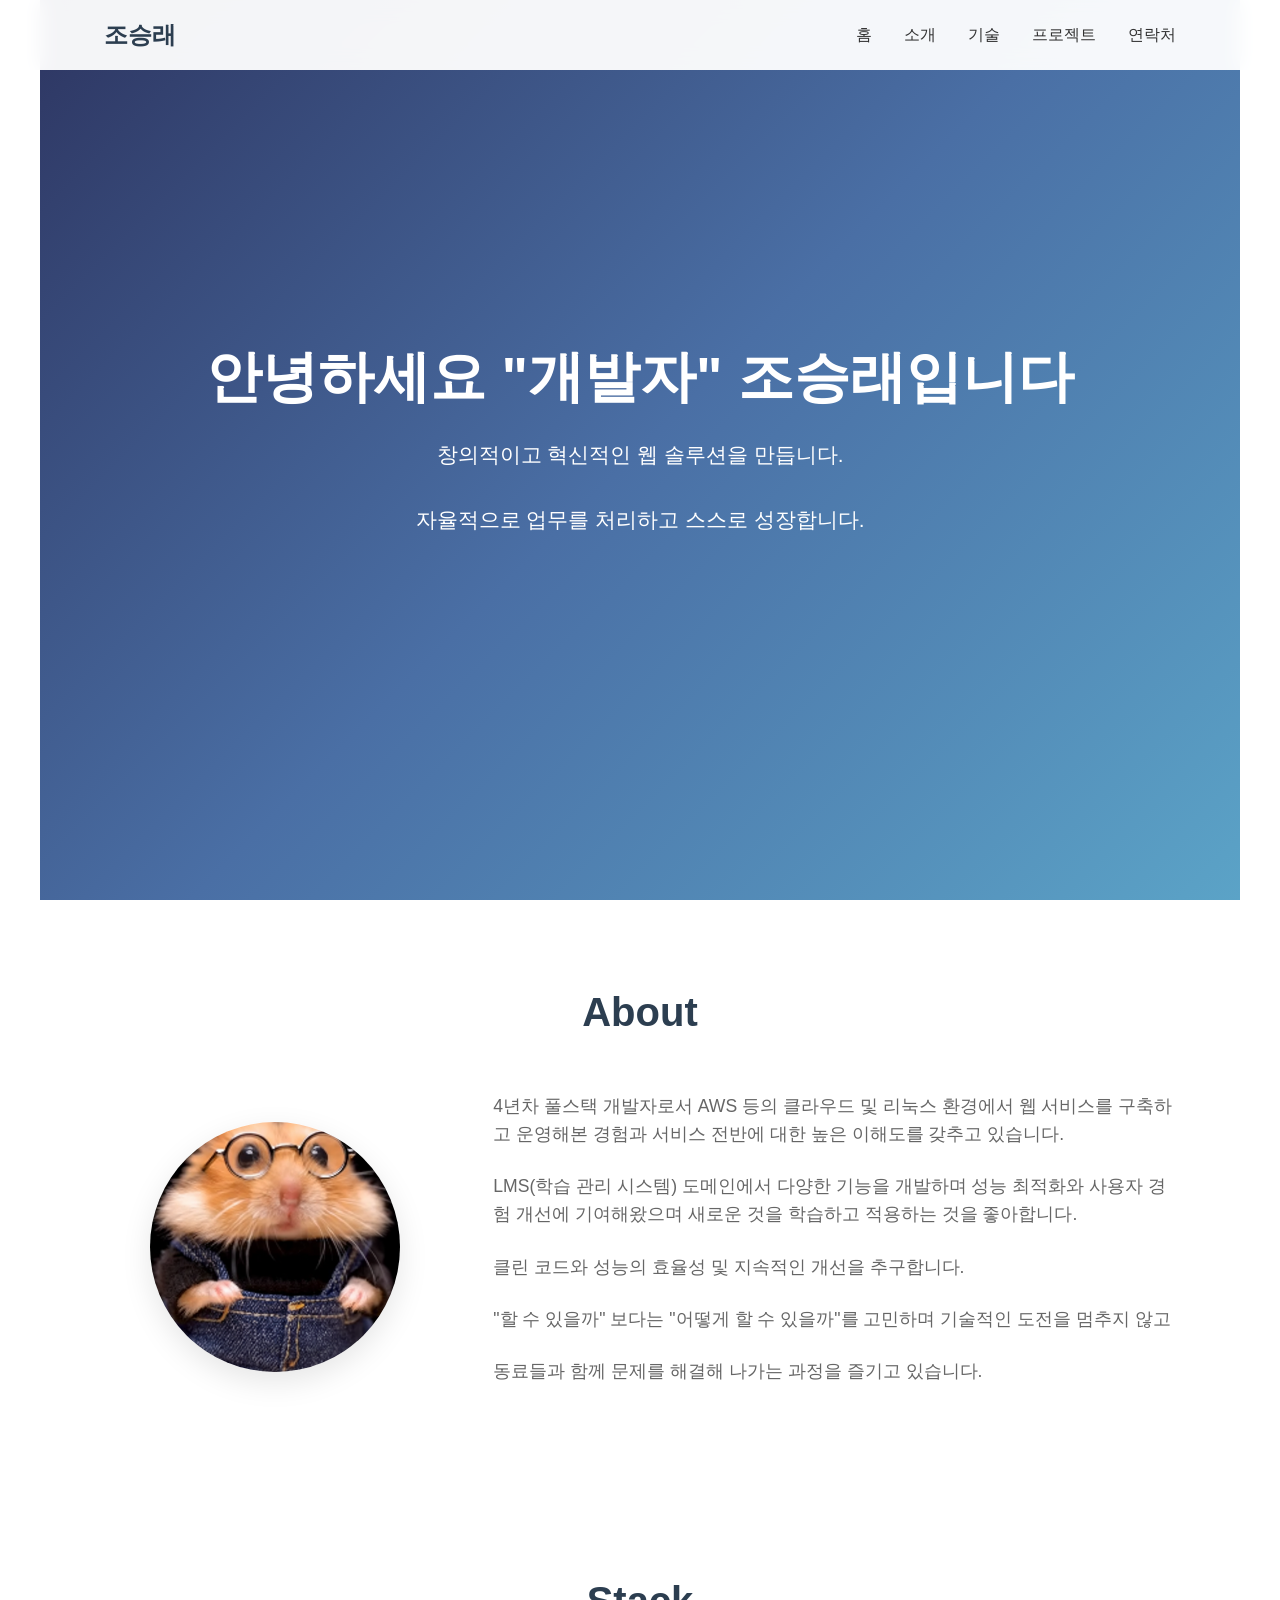
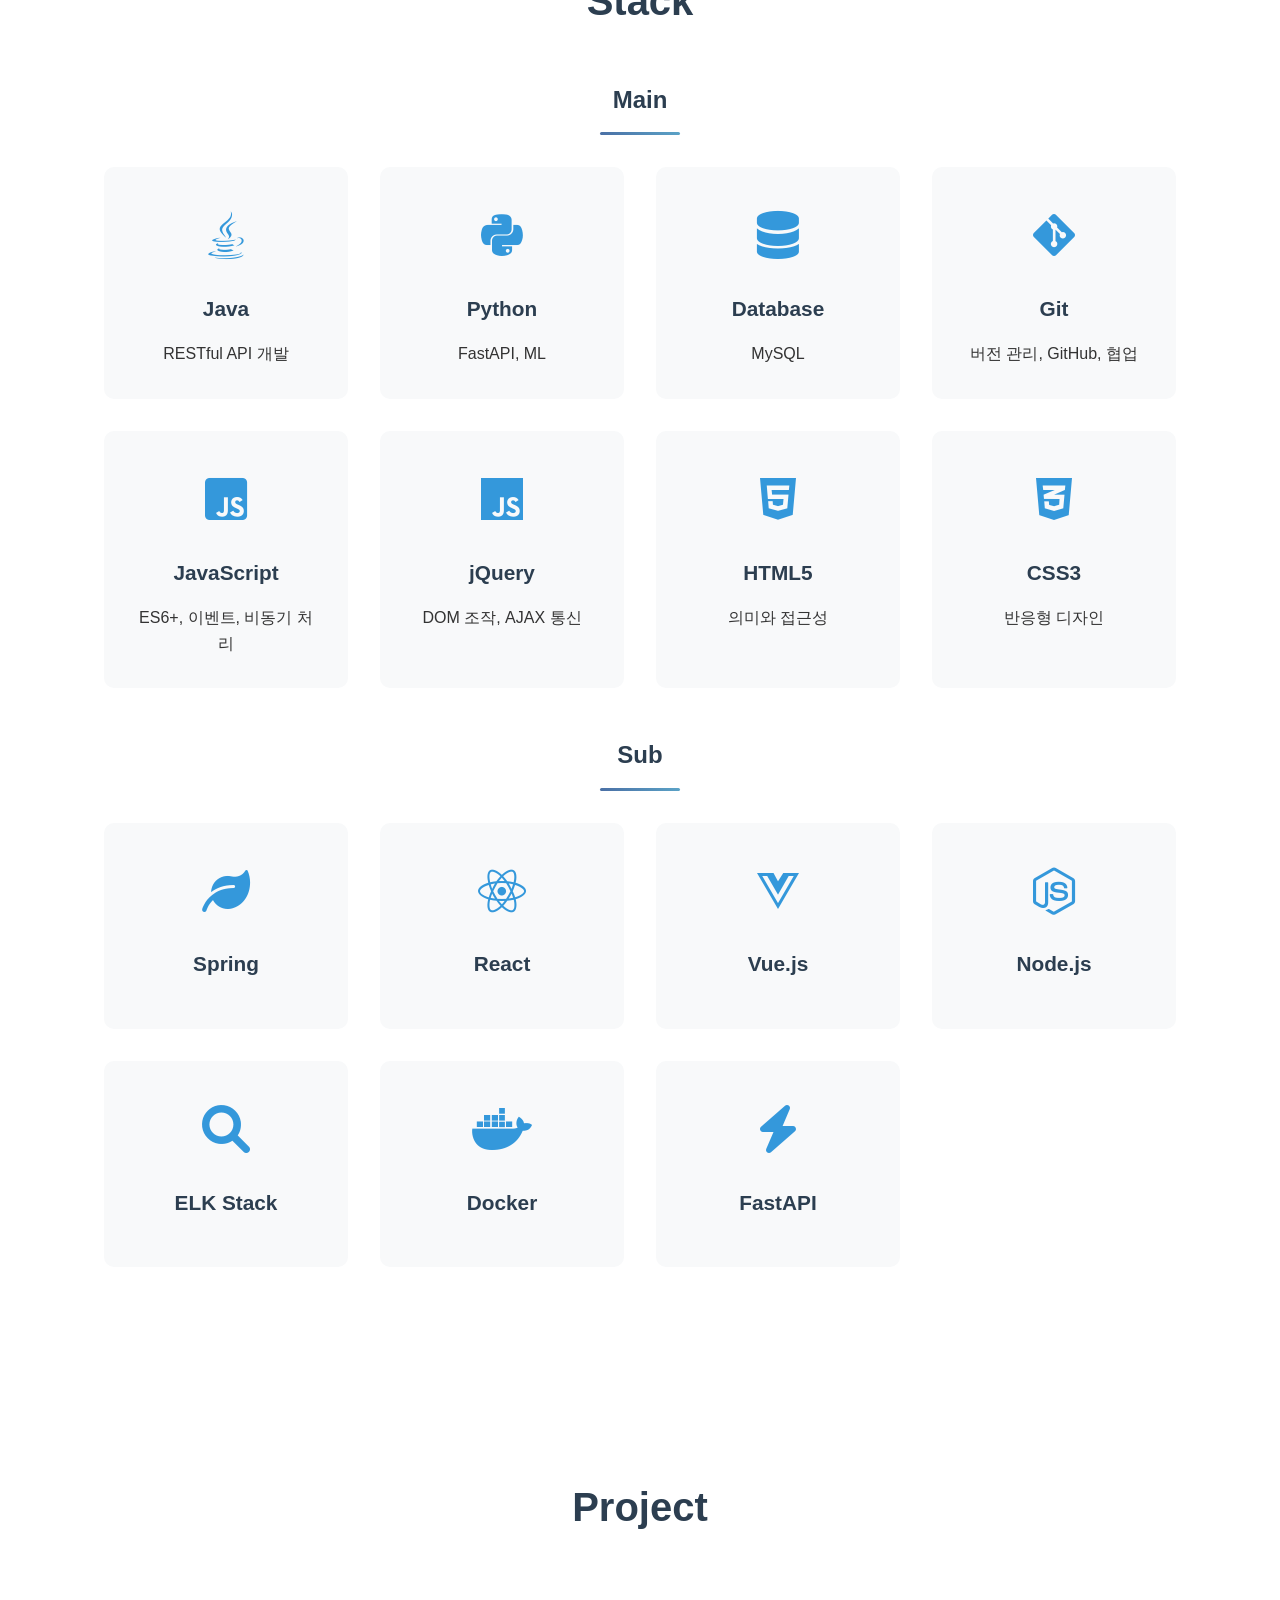
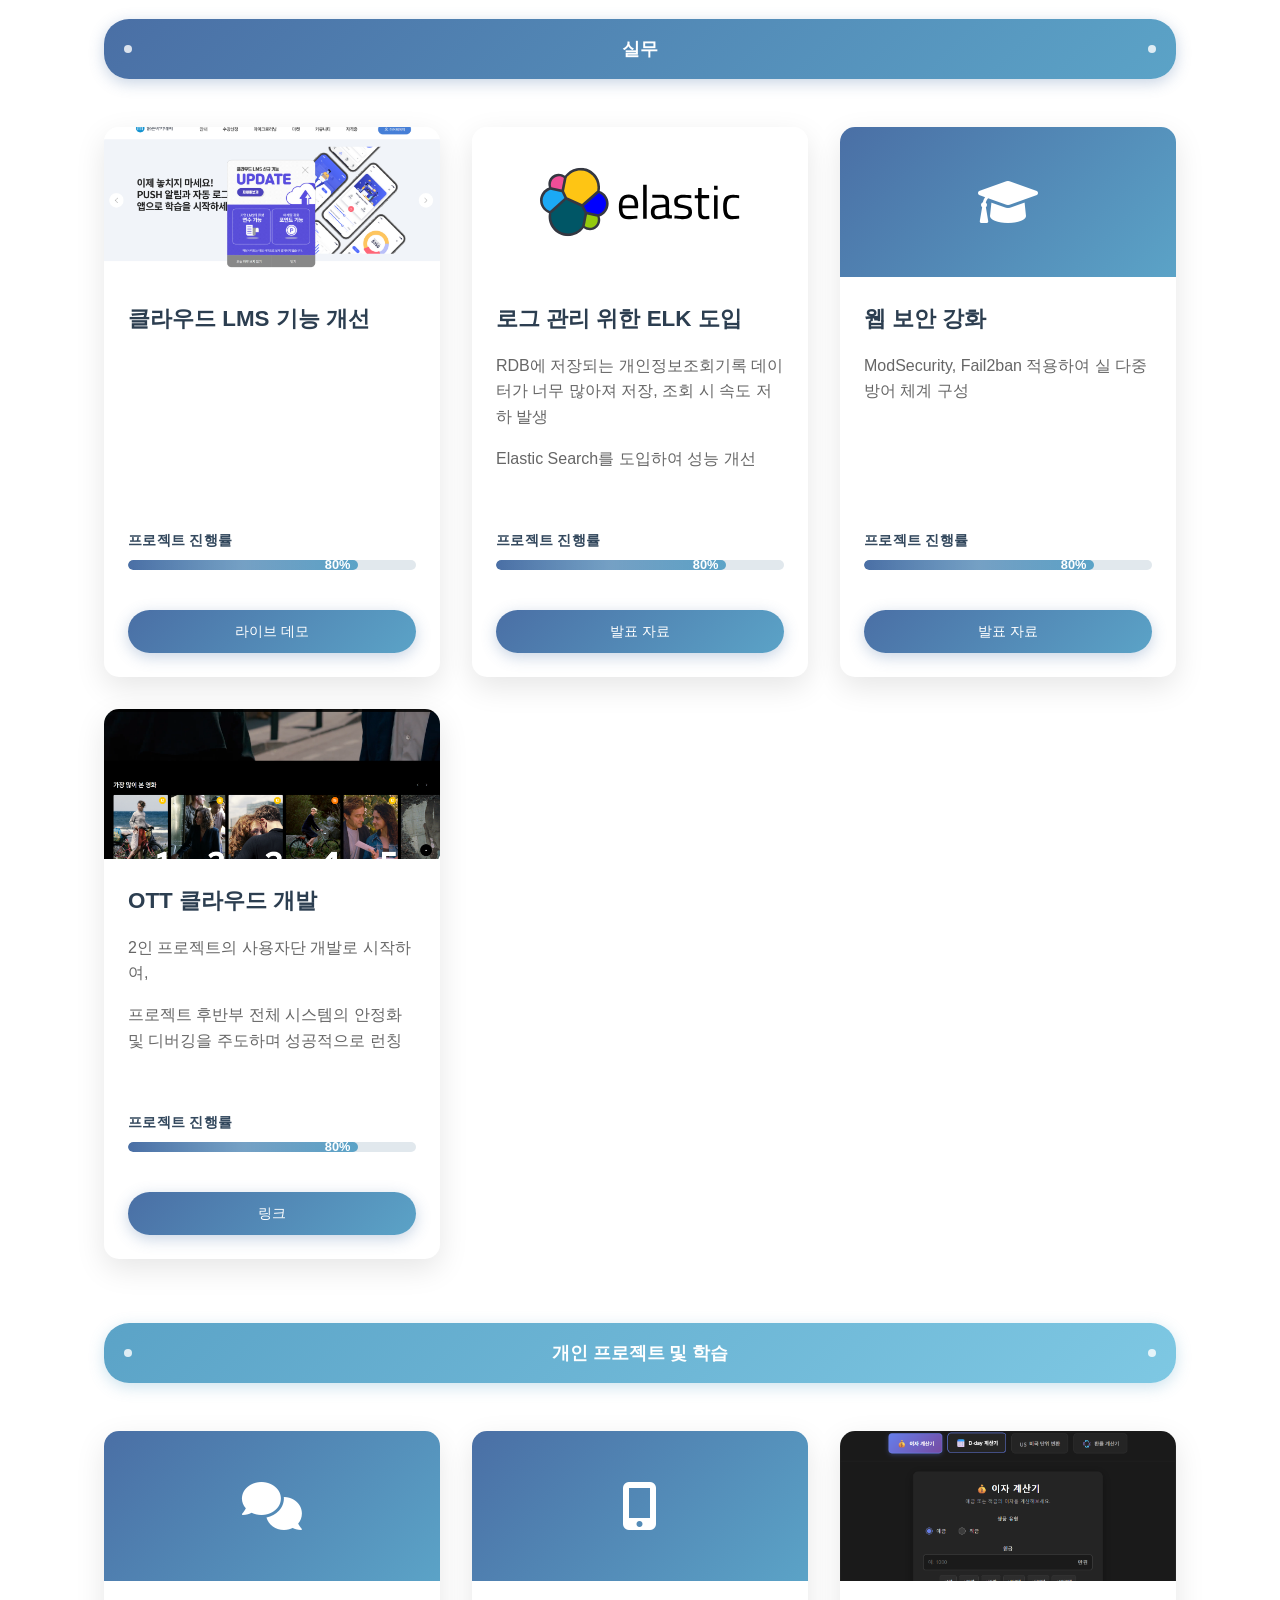
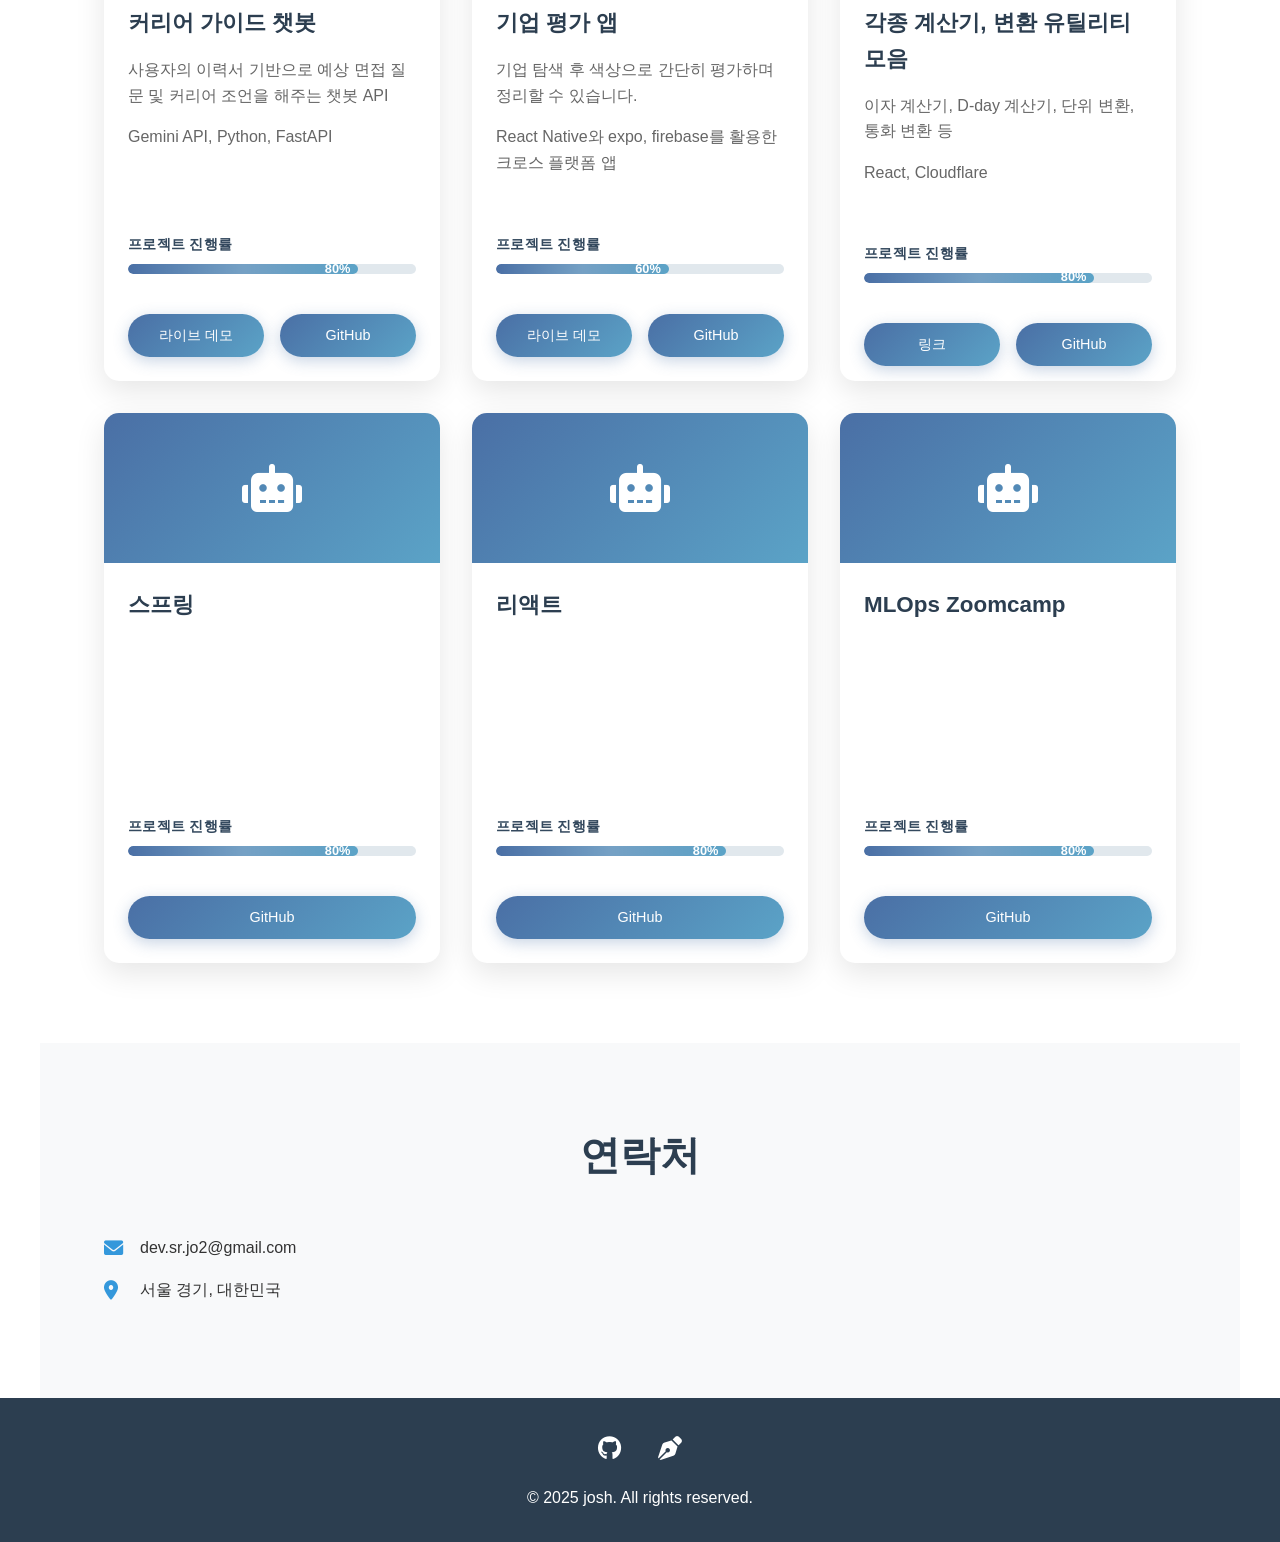
==== commit ae60ba3d: "테마 색상 변경" ====
--- a/index.html
+++ b/index.html
@@ -42,7 +42,7 @@
         <h2 class="section-title">About</h2>
         <div class="about-content">
             <div class="about-image">
-<!--                <img src="https://via.placeholder.com/250x250/3498db/ffffff?text=Your+Photo" alt="프로필 사진">-->
+               <img src="img/profile.png" alt="프로필 사진">
             </div>
             <div class="about-text">
                 <P>4년차 풀스택 개발자로서 AWS 등의 클라우드 및 리눅스 환경에서 웹 서비스를 구축하고 운영해본 경험과 서비스 전반에 대한 높은 이해도를 갖추고 있습니다.</P>
--- a/styles.css
+++ b/styles.css
@@ -13,7 +13,7 @@
 .menu-toggle span { width: 25px; height: 3px; background: #333; margin: 3px 0; transition: 0.3s; }
 
 /* Hero Section */
-.hero { height: 100vh; background: linear-gradient(135deg, #667eea 0%, #764ba2 100%); display: flex; align-items: center; justify-content: center; text-align: center; color: white; position: relative; }
+.hero { height: 100vh; background: linear-gradient(135deg, #2d3561 0%, #4a6fa5 50%, #5ba3c7 100%); display: flex; align-items: center; justify-content: center; text-align: center; color: white; position: relative; }
 .hero-content h1 { font-size: 3.5rem; margin-bottom: 1rem; animation: fadeInUp 1s ease; }
 .hero-content p { font-size: 1.3rem; margin-bottom: 2rem; animation: fadeInUp 1s ease 0.2s both; }
 .cta-button { display: inline-block; padding: 12px 30px; background: #3498db; color: white; text-decoration: none; border-radius: 5px; font-weight: 600; transition: transform 0.3s ease, box-shadow 0.3s ease; animation: fadeInUp 1s ease 0.4s both; }
@@ -33,8 +33,8 @@
 /* Skills Section */
 .skills-category { margin-bottom: 3rem; }
 .skills-subtitle { font-size: 1.5rem; color: #2c3e50; margin-bottom: 2rem; text-align: center; position: relative; padding-bottom: 1rem; }
-.skills-subtitle::after { content: ''; position: absolute; bottom: 0; left: 50%; transform: translateX(-50%); width: 80px; height: 3px; background: linear-gradient(45deg, #3498db, #2ecc71); border-radius: 2px; }
-.skills-category:first-child .skills-subtitle::after { background: linear-gradient(45deg, #e74c3c, #f39c12); }
+.skills-subtitle::after { content: ''; position: absolute; bottom: 0; left: 50%; transform: translateX(-50%); width: 80px; height: 3px; background: linear-gradient(45deg, #4a6fa5, #5ba3c7); border-radius: 2px; }
+.skills-category:first-child .skills-subtitle::after { background: linear-gradient(45deg, #5ba3c7, #7ec8e3); }
 .skills-grid { display: grid; grid-template-columns: repeat(auto-fit, minmax(200px, 1fr)); gap: 2rem; margin-top: 2rem; }
 .skill-item { text-align: center; padding: 2rem; background: #f8f9fa; border-radius: 10px; transition: transform 0.3s ease, box-shadow 0.3s ease; }
 .skill-item:hover { transform: translateY(-5px); box-shadow: 0 15px 30px rgba(0, 0, 0, 0.1); }
@@ -47,13 +47,13 @@
 
 /* Project Labels */
 .project-label { grid-column: 1 / -1; text-align: center; padding: 1rem 2rem; border-radius: 25px; font-weight: bold; font-size: 1.1rem; margin: 2rem 0 1rem 0; position: relative; }
-.work-label { background: linear-gradient(135deg, #667eea 0%, #764ba2 100%); color: white; box-shadow: 0 4px 15px rgba(102, 126, 234, 0.3); }
-.personal-label { background: linear-gradient(135deg, #f093fb 0%, #f5576c 100%); color: white; box-shadow: 0 4px 15px rgba(240, 147, 251, 0.3); }
+.work-label { background: linear-gradient(135deg, #4a6fa5 0%, #5ba3c7 100%); color: white; box-shadow: 0 4px 15px rgba(74, 111, 165, 0.3); }
+.personal-label { background: linear-gradient(135deg, #5ba3c7 0%, #7ec8e3 100%); color: white; box-shadow: 0 4px 15px rgba(91, 163, 199, 0.3); }
 .project-label::before { content: ''; position: absolute; left: 20px; top: 50%; transform: translateY(-50%); width: 8px; height: 8px; border-radius: 50%; background: rgba(255, 255, 255, 0.8); }
 .project-label::after { content: ''; position: absolute; right: 20px; top: 50%; transform: translateY(-50%); width: 8px; height: 8px; border-radius: 50%; background: rgba(255, 255, 255, 0.8); }
 .project-card { background: white; border-radius: 15px; overflow: hidden; box-shadow: 0 10px 30px rgba(0, 0, 0, 0.1); transition: transform 0.3s ease, box-shadow 0.3s ease; }
 .project-card:hover { transform: translateY(-10px); box-shadow: 0 20px 40px rgba(0, 0, 0, 0.15); }
-.project-image { background: linear-gradient(135deg, #667eea 0%, #764ba2 100%); height: 150px; display: flex; align-items: center; justify-content: center; color: white; overflow: hidden; }
+.project-image { background: linear-gradient(135deg, #4a6fa5 0%, #5ba3c7 100%); height: 150px; display: flex; align-items: center; justify-content: center; color: white; overflow: hidden; }
 .project-image.white{ background: white; height: 150px; display: flex; align-items: center; justify-content: center; color: white; overflow: hidden; }
 .project-image img { width: 100%; height: 100%; object-fit: cover; object-position: center; }
 .project-content { padding: 1.5rem; height: 400px; display: flex; flex-direction: column; justify-content: space-between; }
@@ -65,13 +65,13 @@
 .progress-section { margin: 1.5rem 0; }
 .progress-label { display: block; font-size: 0.9rem; font-weight: 600; color: #34495e; margin-bottom: 0.5rem; letter-spacing: 0.3px; }
 .progress-bar { background: #e1e8ed; border-radius: 10px; height: 10px; position: relative; overflow: hidden; }
-.progress { height: 100%; background: linear-gradient(90deg, #667eea 0%, #764ba2 100%); border-radius: 10px; display: flex; align-items: center; justify-content: flex-end; padding-right: 8px; color: white; font-size: 0.8rem; font-weight: bold; transition: width 0.8s ease; position: relative; }
+.progress { height: 100%; background: linear-gradient(90deg, #4a6fa5 0%, #5ba3c7 100%); border-radius: 10px; display: flex; align-items: center; justify-content: flex-end; padding-right: 8px; color: white; font-size: 0.8rem; font-weight: bold; transition: width 0.8s ease; position: relative; }
 .progress::after { content: ''; position: absolute; top: 0; left: 0; right: 0; bottom: 0; background: linear-gradient(90deg, transparent, rgba(255, 255, 255, 0.2), transparent); animation: shimmer 2s infinite; }
 @keyframes shimmer { 0% { transform: translateX(-100%); } 100% { transform: translateX(100%); } }
 .project-links { display: flex; gap: 1rem; margin-top: 1rem; }
-.project-link { flex: 1; padding: 10px 20px; background: linear-gradient(135deg, #3498db, #2980b9); color: white; text-decoration: none; border-radius: 25px; font-size: 0.9rem; font-weight: 500; transition: all 0.3s ease; box-shadow: 0 4px 15px rgba(52, 152, 219, 0.3); text-align: center; }
+.project-link { flex: 1; padding: 10px 20px; background: linear-gradient(135deg, #4a6fa5, #5ba3c7); color: white; text-decoration: none; border-radius: 25px; font-size: 0.9rem; font-weight: 500; transition: all 0.3s ease; box-shadow: 0 4px 15px rgba(74, 111, 165, 0.3); text-align: center; }
 .project-link.wide { width: 100%; }
-.project-link:hover { transform: translateY(-2px); box-shadow: 0 6px 20px rgba(52, 152, 219, 0.4); }
+.project-link:hover { transform: translateY(-2px); box-shadow: 0 6px 20px rgba(91, 163, 199, 0.5); }
 
 /* Contact Section */
 .contact { background: #f8f9fa; }
@@ -117,15 +117,15 @@
 
 
 /* presentation */
-.presentation-wrapper body { font-family: 'Segoe UI', Tahoma, Geneva, Verdana, sans-serif; background: linear-gradient(135deg, #667eea 0%, #764ba2 100%); overflow: hidden; }
+.presentation-wrapper body { font-family: 'Segoe UI', Tahoma, Geneva, Verdana, sans-serif; background: linear-gradient(135deg, #4a6fa5 0%, #5ba3c7 100%); overflow: hidden; }
 .presentation-wrapper .presentation { width: 100vw; height: 100vh; position: relative; }
 .presentation-wrapper .slide { width: 100%; height: 100%; position: absolute; top: 0; left: 0; display: none; padding: 60px; background: white; opacity: 0; transition: opacity 0.5s ease-in-out; }
 .presentation-wrapper .slide.active { display: flex; flex-direction: column; opacity: 1; z-index: 1; }
 .presentation-wrapper .slide-number { display: none; }
-.presentation-wrapper h1 { color: #2c3e50; font-size: 48px; margin-bottom: 30px; border-bottom: 4px solid #667eea; padding-bottom: 20px; }
+.presentation-wrapper h1 { color: #2c3e50; font-size: 48px; margin-bottom: 30px; border-bottom: 4px solid #4a6fa5; padding-bottom: 20px; }
 .presentation-wrapper h2 { color: #34495e; font-size: 36px; margin-bottom: 25px; margin-top: 20px; }
-.presentation-wrapper h3 { color: #667eea; font-size: 28px; margin-bottom: 15px; margin-top: 15px; }
-.presentation-wrapper .title-slide { justify-content: center; align-items: center; text-align: center; background: linear-gradient(135deg, #667eea 0%, #764ba2 100%); color: white; }
+.presentation-wrapper h3 { color: #4a6fa5; font-size: 28px; margin-bottom: 15px; margin-top: 15px; }
+.presentation-wrapper .title-slide { justify-content: center; align-items: center; text-align: center; background: linear-gradient(135deg, #2d3561 0%, #4a6fa5 50%, #5ba3c7 100%); color: white; }
 .presentation-wrapper .title-slide h1 { font-size: 64px; color: white; border: none; margin-bottom: 40px; }
 .presentation-wrapper .title-slide .subtitle { font-size: 32px; margin-top: 20px; opacity: 0.9; }
 .presentation-wrapper .title-slide .date { font-size: 24px; margin-top: 40px; opacity: 0.8; }
@@ -133,7 +133,7 @@
 .presentation-wrapper ul { margin-left: 40px; margin-top: 15px; }
 .presentation-wrapper li { margin: 12px 0; font-size: 24px; line-height: 1.6; color: #2c3e50; }
 .presentation-wrapper .comparison-table { width: 100%; margin: 20px 0; border-collapse: collapse; box-shadow: 0 2px 10px rgba(0,0,0,0.1); }
-.presentation-wrapper .comparison-table th { background: #667eea; color: white; padding: 15px; font-size: 22px; text-align: left; }
+.presentation-wrapper .comparison-table th { background: #4a6fa5; color: white; padding: 15px; font-size: 22px; text-align: left; }
 .presentation-wrapper .comparison-table td { padding: 12px 15px; border: 1px solid #ddd; font-size: 20px; }
 .presentation-wrapper .comparison-table tr:nth-child(even) { background: #f8f9fa; }
 .presentation-wrapper .highlight-box { background: #fff3cd; border-left: 5px solid #ffc107; padding: 20px; margin: 20px 0; border-radius: 5px; }
@@ -141,15 +141,15 @@
 .presentation-wrapper .warning-box { background: #f8d7da; border-left: 5px solid #dc3545; padding: 20px; margin: 20px 0; border-radius: 5px; }
 .presentation-wrapper .code-block { background: #2c3e50; color: #ecf0f1; padding: 20px; border-radius: 5px; font-family: 'Courier New', monospace; font-size: 18px; overflow-x: auto; margin: 15px 0; white-space: pre-wrap; word-wrap: break-word; line-height: 1.5; }
 .presentation-wrapper .navigation { position: fixed; bottom: 30px; left: 50%; transform: translateX(-50%); display: flex; gap: 20px; z-index: 100; }
-.presentation-wrapper .nav-btn { background: #667eea; color: white; border: none; padding: 15px 30px; font-size: 18px; border-radius: 5px; cursor: pointer; transition: all 0.3s; box-shadow: 0 4px 10px rgba(0,0,0,0.2); }
-.presentation-wrapper .nav-btn:hover { background: #764ba2; transform: translateY(-2px); box-shadow: 0 6px 15px rgba(0,0,0,0.3); }
+.presentation-wrapper .nav-btn { background: #4a6fa5; color: white; border: none; padding: 15px 30px; font-size: 18px; border-radius: 5px; cursor: pointer; transition: all 0.3s; box-shadow: 0 4px 10px rgba(0,0,0,0.2); }
+.presentation-wrapper .nav-btn:hover { background: #5ba3c7; transform: translateY(-2px); box-shadow: 0 6px 15px rgba(0,0,0,0.3); }
 .presentation-wrapper .nav-btn:disabled { background: #ccc; cursor: not-allowed; transform: none; }
 .presentation-wrapper .two-column { display: grid; grid-template-columns: 1fr 1fr; gap: 30px; margin: 20px 0; }
 .presentation-wrapper .column { padding: 15px; }
-.presentation-wrapper .emphasis { color: #667eea; font-weight: bold; }
-.presentation-wrapper .architecture-diagram { background: #f8f9fa; border: 2px solid #667eea; border-radius: 10px; padding: 30px; margin: 20px 0; text-align: center; }
-.presentation-wrapper .diagram-box { background: white; border: 2px solid #667eea; border-radius: 8px; padding: 15px; margin: 10px; display: inline-block; min-width: 150px; }
-.presentation-wrapper .arrow { font-size: 30px; color: #667eea; margin: 10px; }
+.presentation-wrapper .emphasis { color: #4a6fa5; font-weight: bold; }
+.presentation-wrapper .architecture-diagram { background: #f8f9fa; border: 2px solid #4a6fa5; border-radius: 10px; padding: 30px; margin: 20px 0; text-align: center; }
+.presentation-wrapper .diagram-box { background: white; border: 2px solid #4a6fa5; border-radius: 8px; padding: 15px; margin: 10px; display: inline-block; min-width: 150px; }
+.presentation-wrapper .arrow { font-size: 30px; color: #4a6fa5; margin: 10px; }
 .presentation-wrapper .content img { max-width: 100%; height: auto; display: block; margin: 20px auto; border-radius: 8px; box-shadow: 0 4px 10px rgba(0,0,0,0.1); }
 .presentation-wrapper .success-box img { max-width: 90%; margin: 15px auto; }
 .presentation-wrapper .tooltip-trigger { position: relative; cursor: help; color: #4a90e2; font-weight: normal; display: inline; }
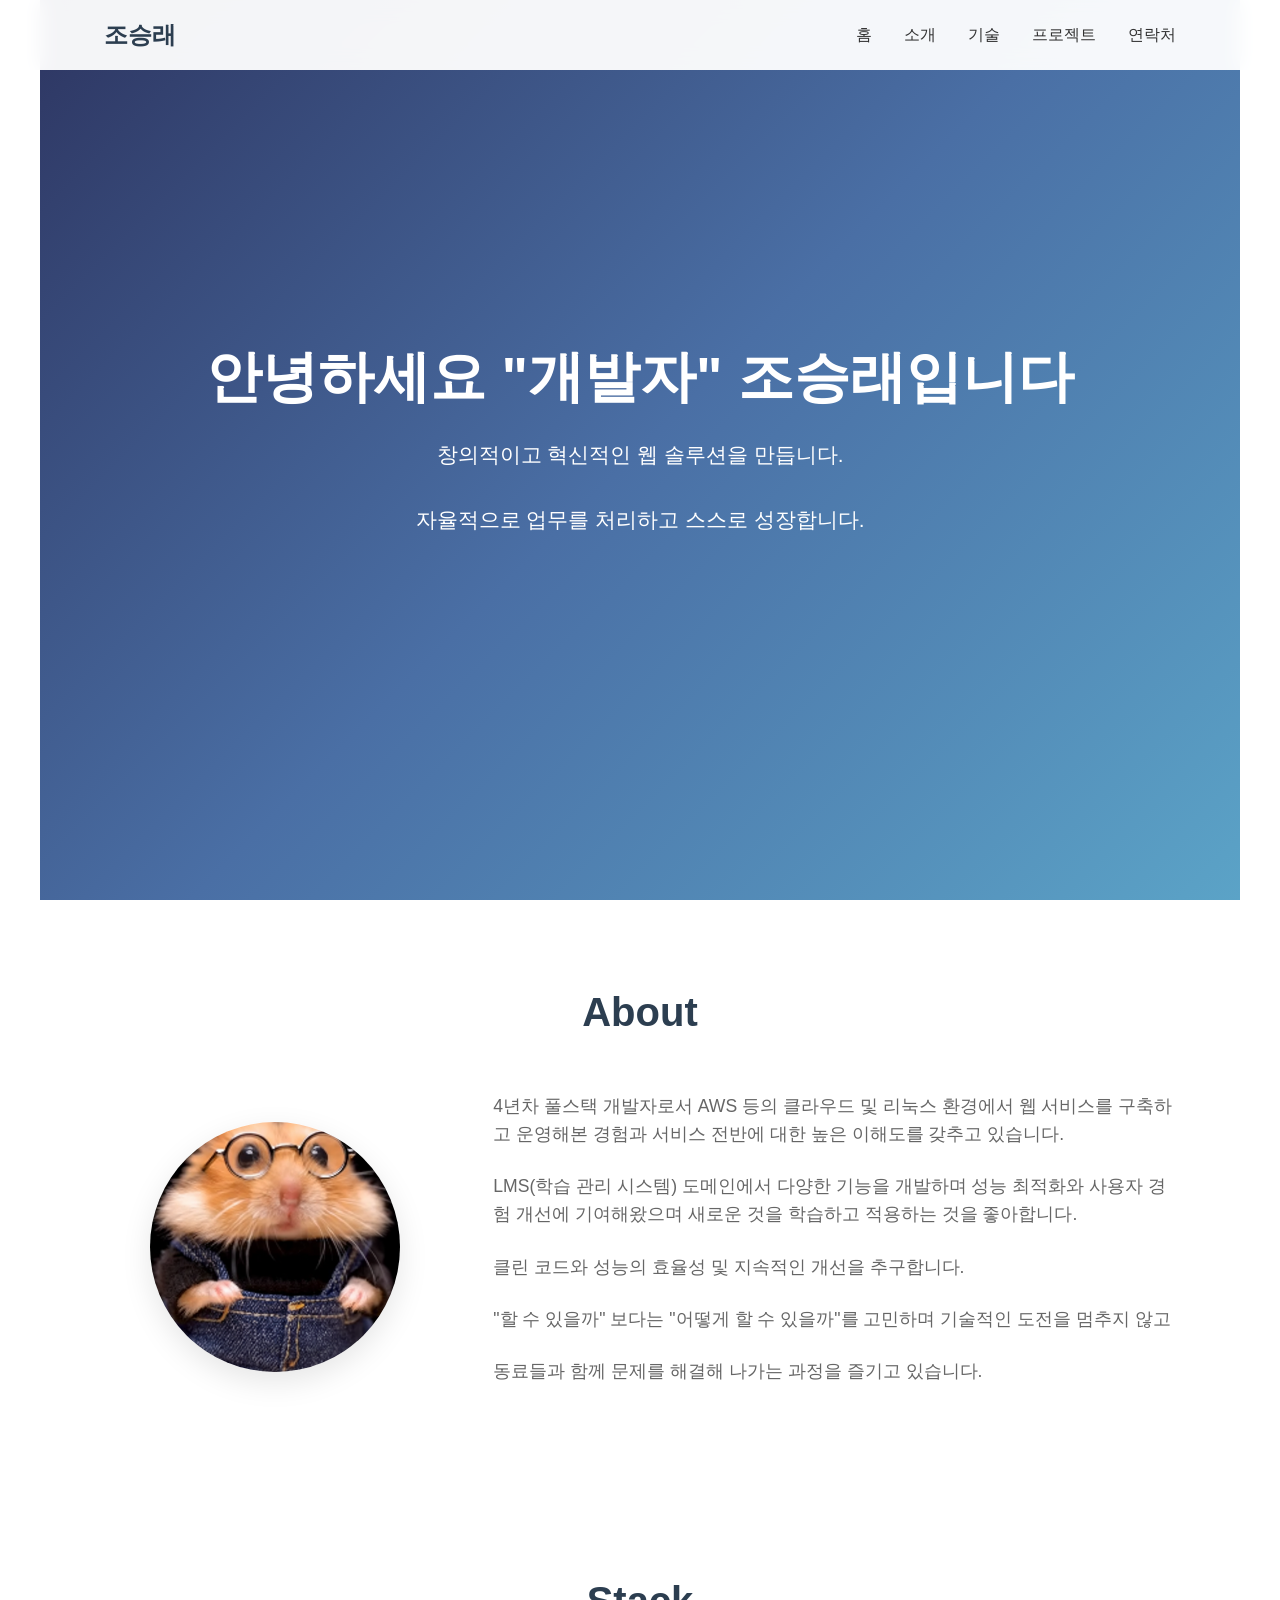
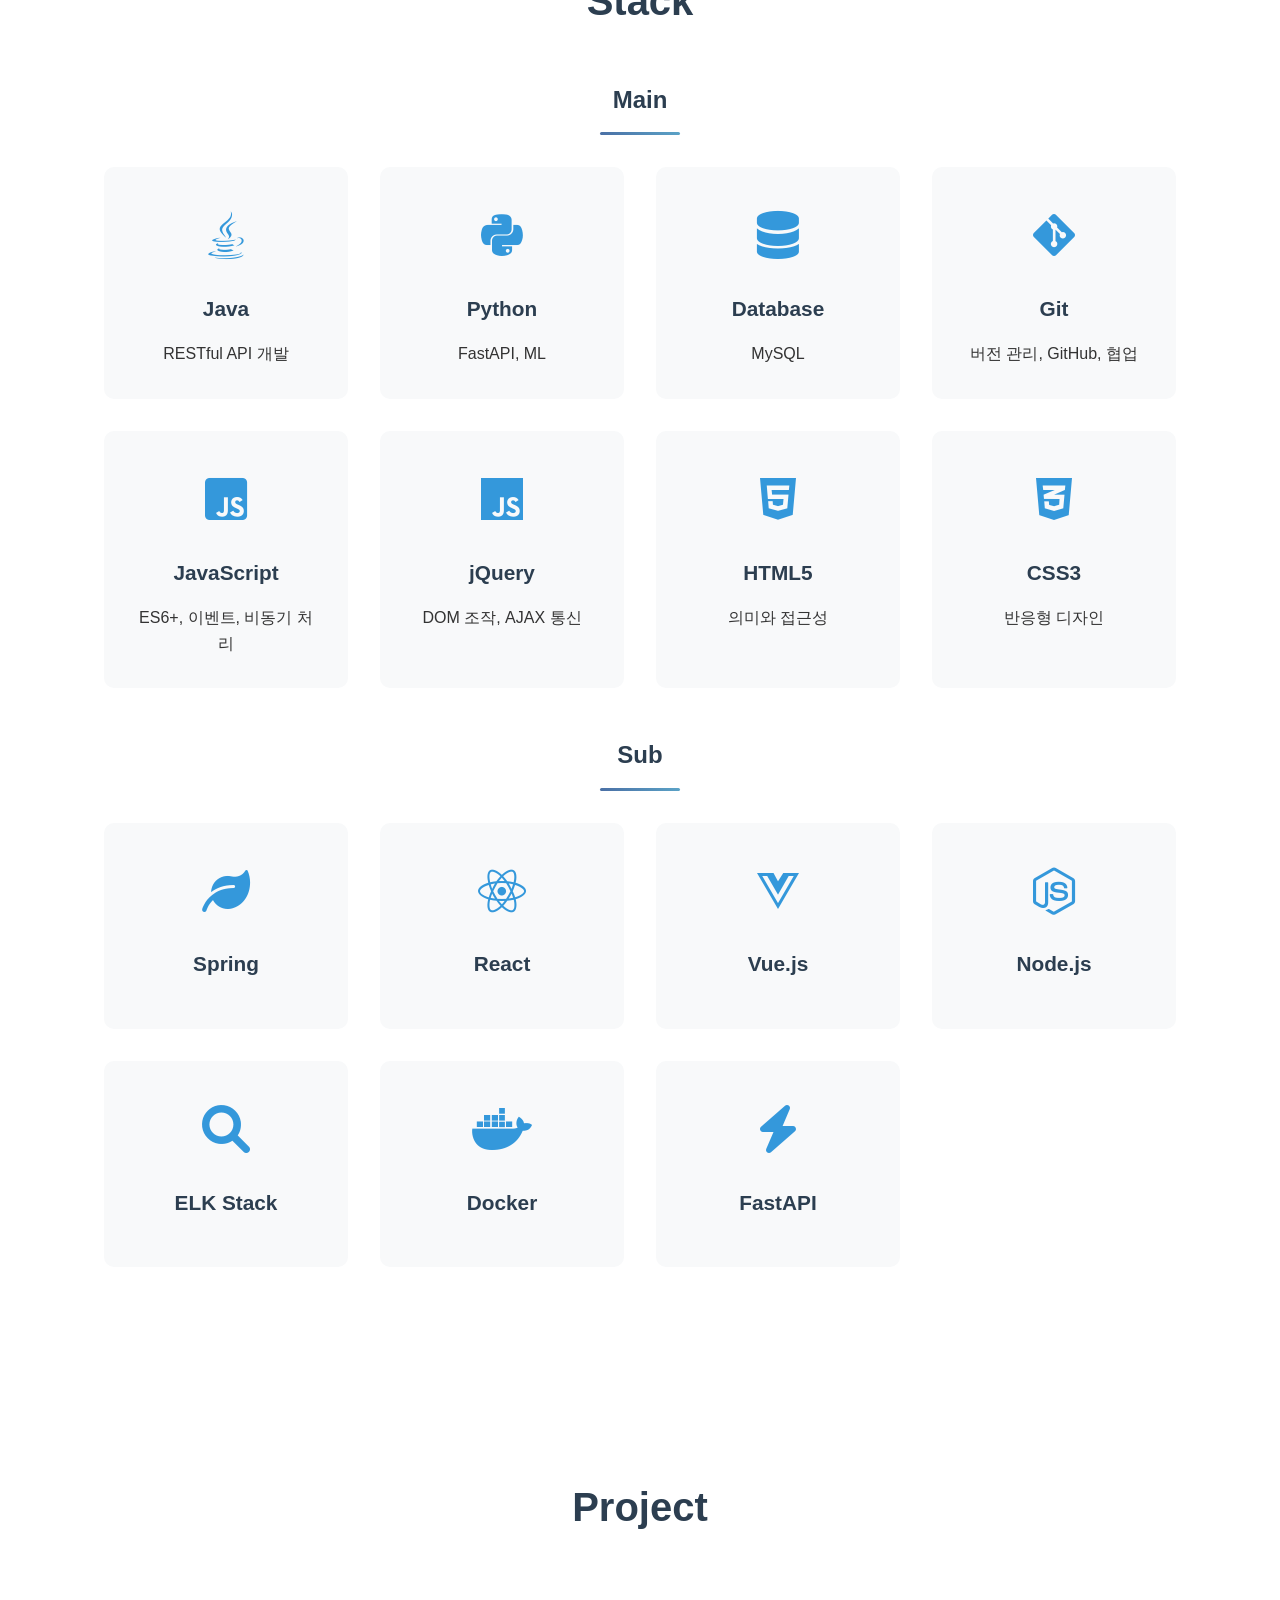
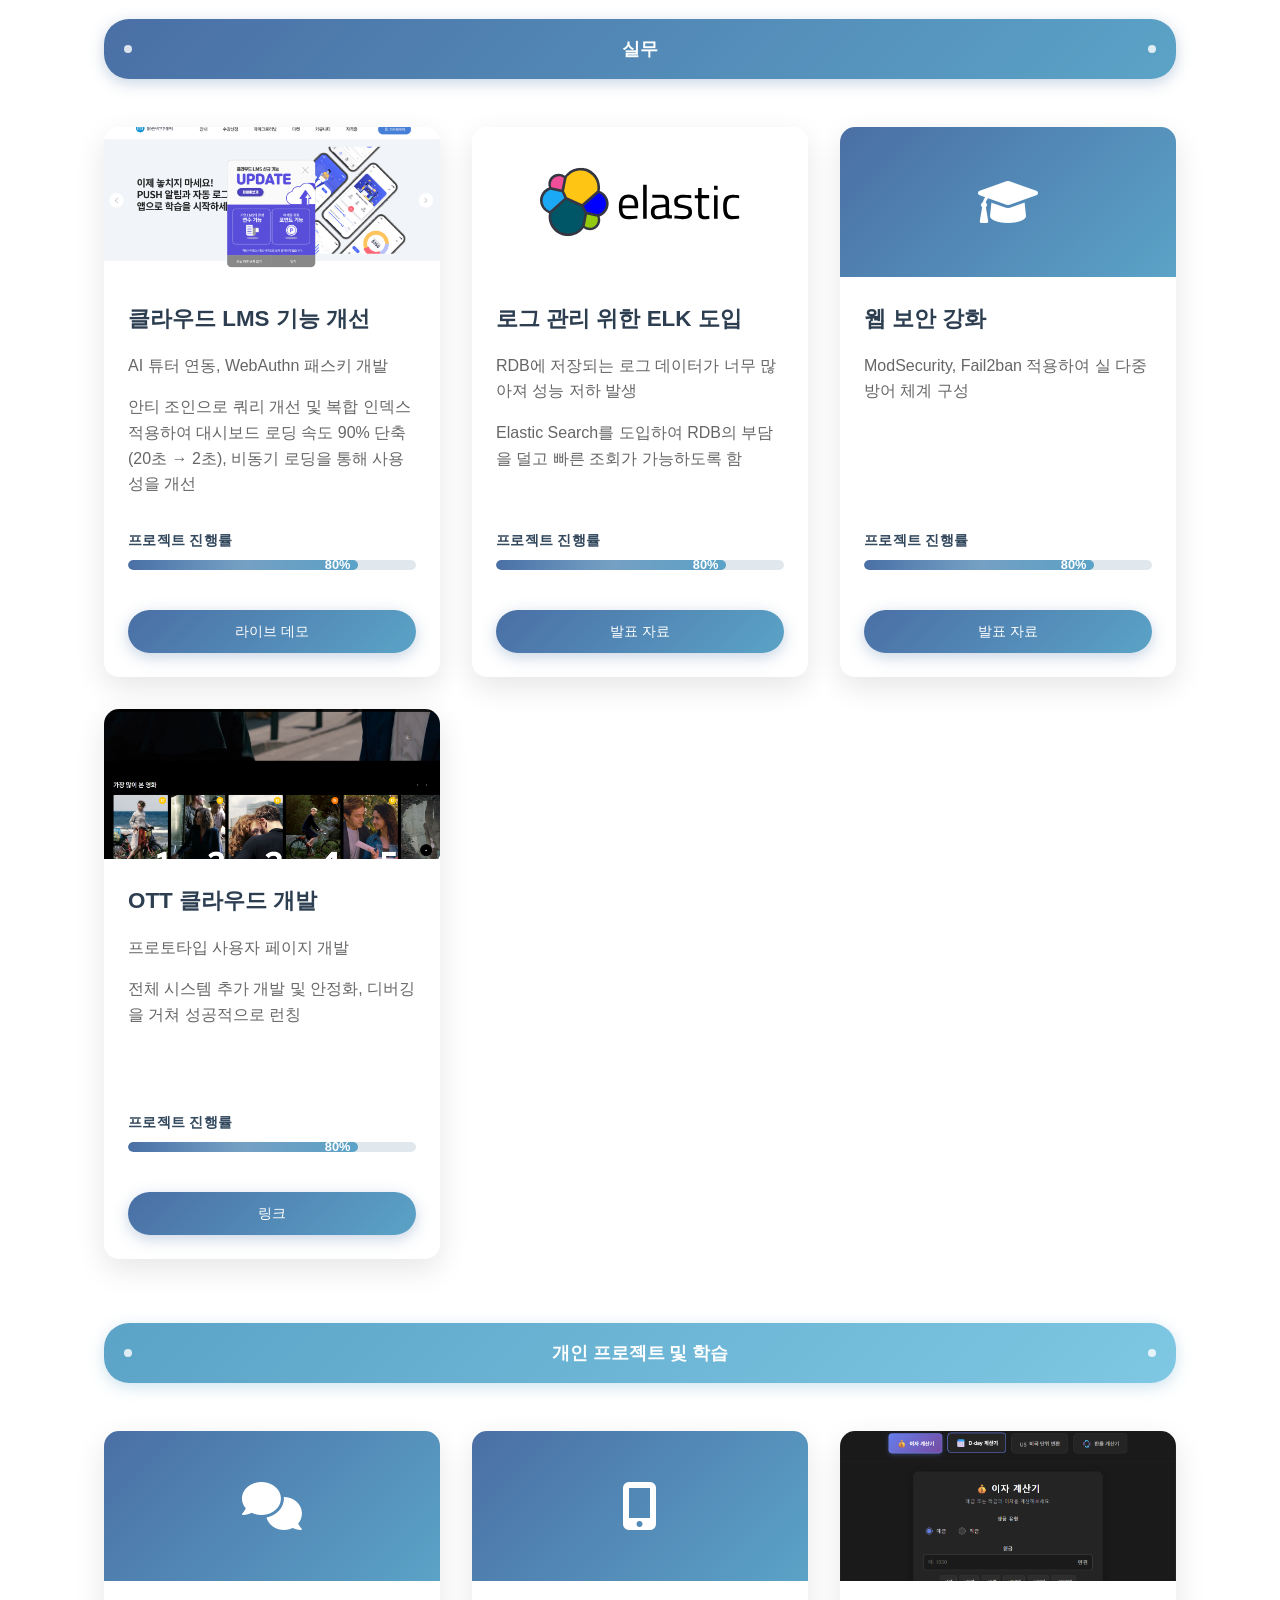
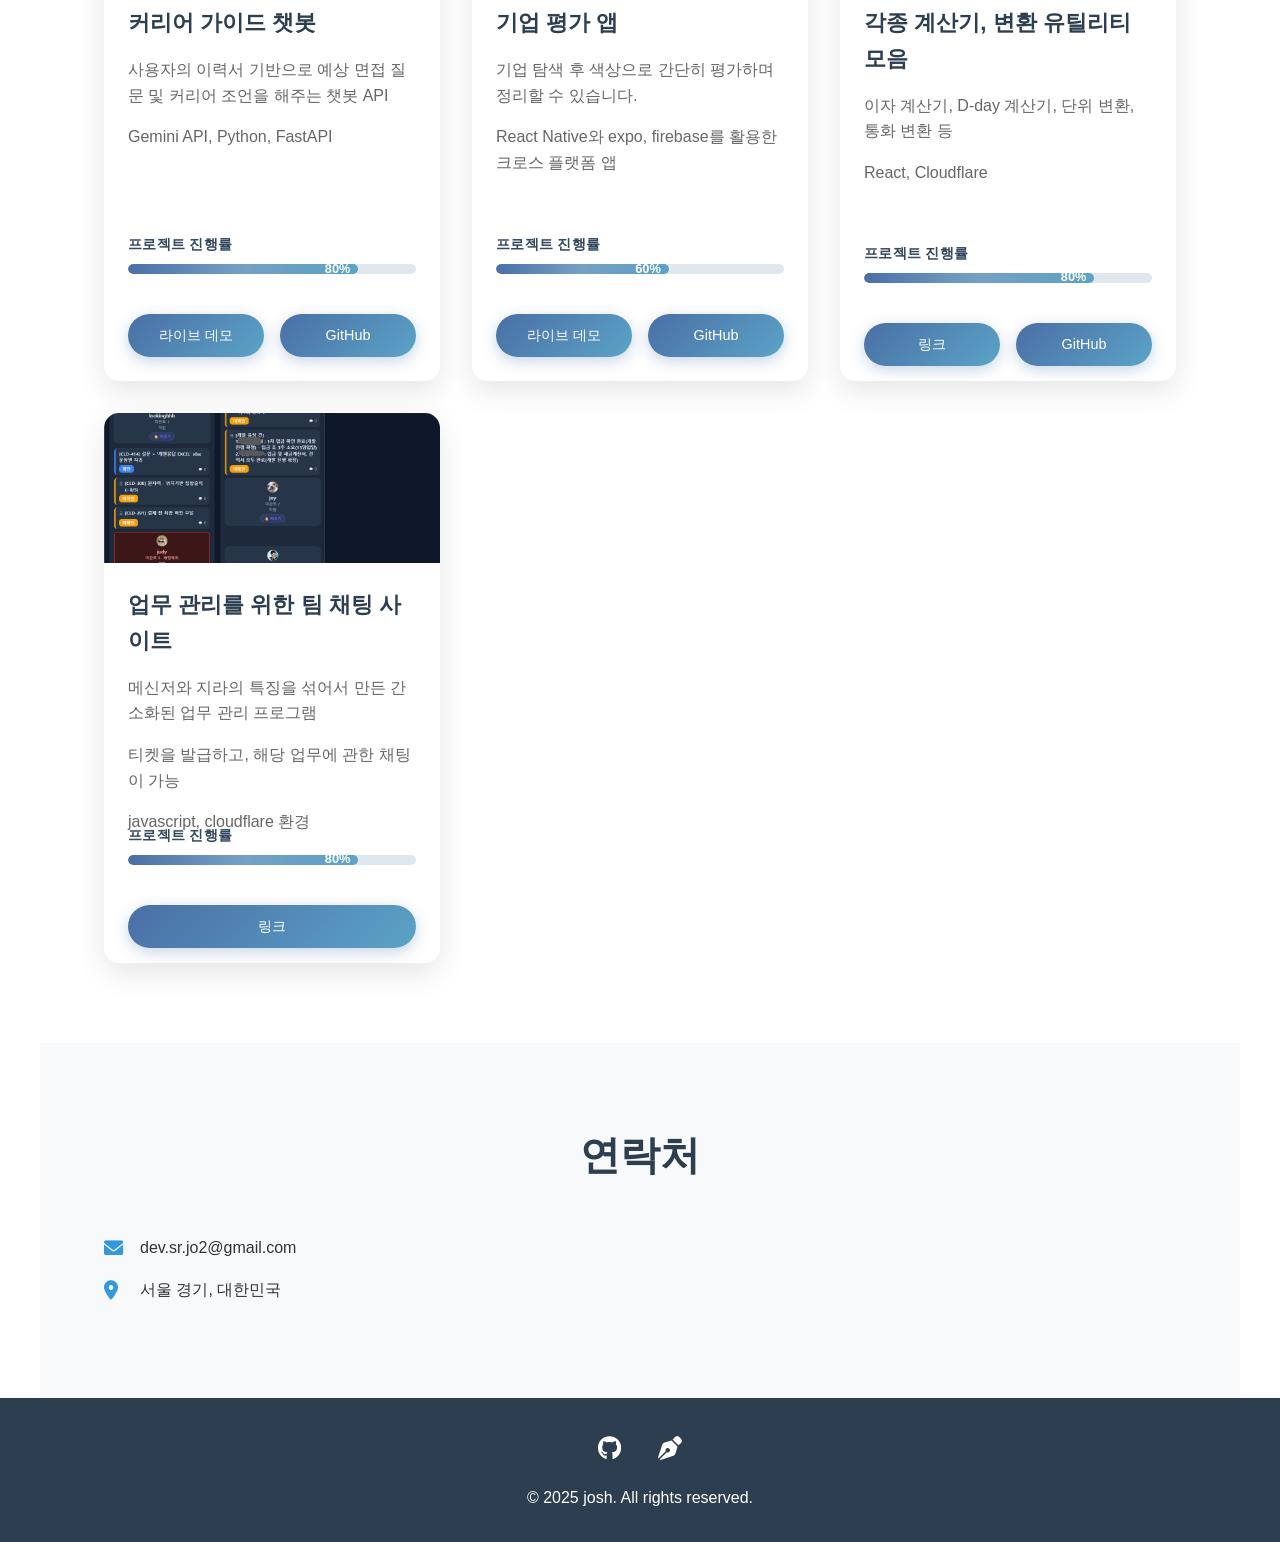
==== commit 42289778: "작업 중인 변경사항 (게시 전) Co-Authored-By: Claude Fable 5 <noreply@anthropic.com>" ====
--- a/index.html
+++ b/index.html
@@ -185,8 +185,8 @@
                 <div class="project-content">
                     <h4>클라우드 LMS 기능 개선</h4>
                     <div class="project-description">
-                        <p></p>
-                        <p></p>
+                        <p>AI 튜터 연동, WebAuthn 패스키 개발</p>
+                        <p>안티 조인으로 쿼리 개선 및 복합 인덱스 적용하여 대시보드 로딩 속도 90% 단축(20초 → 2초), 비동기 로딩을 통해 사용성을 개선</p>
                     </div>
                     <div class="progress-section">
                         <span class="progress-label">프로젝트 진행률</span>
@@ -228,8 +228,8 @@
                 <div class="project-content">
                     <h4>로그 관리 위한 ELK 도입</h4>
                     <div class="project-description">
-                        <p>RDB에 저장되는 개인정보조회기록 데이터가 너무 많아져 저장, 조회 시 속도 저하 발생</p>
-                        <p>Elastic Search를 도입하여 성능 개선</p>
+                        <p>RDB에 저장되는 로그 데이터가 너무 많아져 성능 저하 발생</p>
+                        <p>Elastic Search를 도입하여 RDB의 부담을 덜고 빠른 조회가 가능하도록 함</p>
                     </div>
                     <div class="progress-section">
                         <span class="progress-label">프로젝트 진행률</span>
@@ -269,8 +269,8 @@
                 <div class="project-content">
                     <h4>OTT 클라우드 개발</h4>
                     <div class="project-description">
-                        <p>2인 프로젝트의 사용자단 개발로 시작하여, </p>
-                        <p>프로젝트 후반부 전체 시스템의 안정화 및 디버깅을 주도하며 성공적으로 런칭</p>
+                        <p>프로토타입 사용자 페이지 개발</p>
+                        <p>전체 시스템 추가 개발 및 안정화, 디버깅을 거쳐 성공적으로 런칭</p>
                     </div>
                     <div class="progress-section">
                         <span class="progress-label">프로젝트 진행률</span>
@@ -353,64 +353,24 @@
             </div>
             <div class="project-card">
                 <div class="project-image">
-                    <i class="fas fa-robot" style="font-size: 3rem;"></i>
-                </div>
-                <div class="project-content">
-                    <h4>스프링</h4>
-                    <div class="project-description">
-                        
-                    </div>
-                    <div class="progress-section">
-                        <span class="progress-label">프로젝트 진행률</span>
-                        <div class="progress-bar">
-                            <div class="progress" style="width: 80%">80%</div>
-                        </div>
-                    </div>
-                    <div class="project-links">
-<!--                        <a href="#" class="project-link">라이브 데모</a>-->
-                        <a href="#" class="project-link">GitHub</a>
-                    </div>
-                </div>
-            </div>
-            <div class="project-card">
-                <div class="project-image">
-                    <i class="fas fa-robot" style="font-size: 3rem;"></i>
-                </div>
-                <div class="project-content">
-                    <h4>리액트</h4>
-                    <div class="project-description">
-                        
-                    </div>
-                    <div class="progress-section">
-                        <span class="progress-label">프로젝트 진행률</span>
-                        <div class="progress-bar">
-                            <div class="progress" style="width: 80%">80%</div>
-                        </div>
-                    </div>
-                    <div class="project-links">
-<!--                        <a href="#" class="project-link">라이브 데모</a>-->
-                        <a href="#" class="project-link">GitHub</a>
-                    </div>
-                </div>
-            </div>
-            <div class="project-card">
-                <div class="project-image">
-                    <i class="fas fa-robot" style="font-size: 3rem;"></i>
-                </div>
-                <div class="project-content">
-                    <h4>MLOps Zoomcamp</h4>
-                    <div class="project-description">
-                        
-                    </div>
-                    <div class="progress-section">
-                        <span class="progress-label">프로젝트 진행률</span>
-                        <div class="progress-bar">
-                            <div class="progress" style="width: 80%">80%</div>
-                        </div>
-                    </div>
-                    <div class="project-links">
-<!--                        <a href="#" class="project-link">라이브 데모</a>-->
-                        <a href="#" class="project-link">GitHub</a>
+                    <img src="img/teamchat.png">
+                </div>
+                <div class="project-content">
+                    <h4>업무 관리를 위한 팀 채팅 사이트</h4>
+                    <div class="project-description">
+                        <p>메신저와 지라의 특징을 섞어서 만든 간소화된 업무 관리 프로그램</p>
+                        <p>티켓을 발급하고, 해당 업무에 관한 채팅이 가능</p>
+                        <p>javascript, cloudflare 환경</p>
+                    </div>
+                    <div class="progress-section">
+                        <span class="progress-label">프로젝트 진행률</span>
+                        <div class="progress-bar">
+                            <div class="progress" style="width: 80%">80%</div>
+                        </div>
+                    </div>
+                    <div class="project-links">
+                        <a href="https://teamchwet.slche25.workers.dev/" class="project-link">링크</a>
+                        <!-- <a href="#" class="project-link">GitHub</a> -->
                     </div>
                 </div>
             </div>
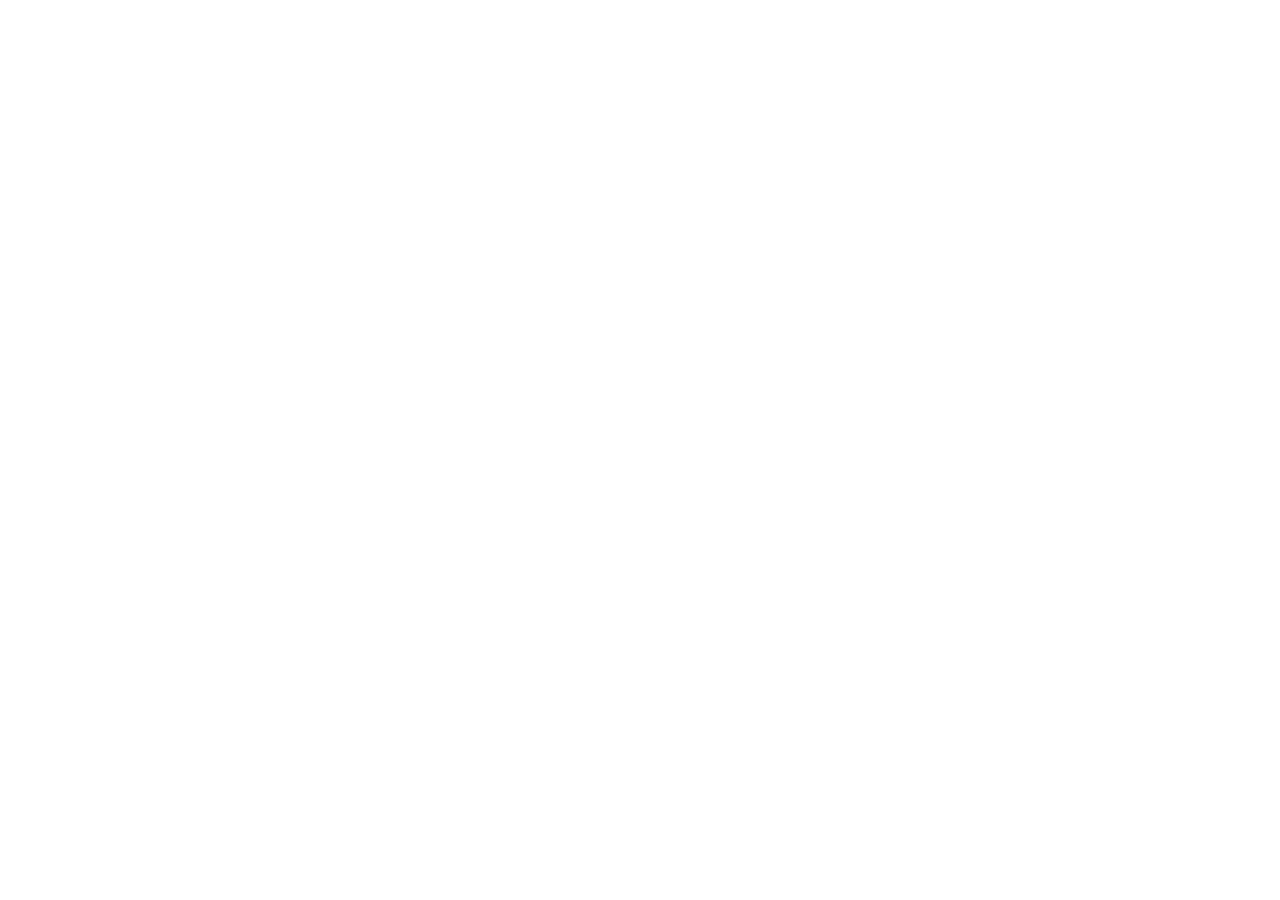
==== commit 5196969a: "게시 전까지 빈 화면으로 전환 Co-Authored-By: Claude Fable 5 <noreply@anthropic.com>" ====
--- a/index.html
+++ b/index.html
@@ -3,436 +3,9 @@
 <head>
     <meta charset="UTF-8">
     <meta name="viewport" content="width=device-width, initial-scale=1.0">
-    <title>포트폴리오 | 조승래</title>
-    <meta name="description" content="성장형 개발자의 포트폴리오입니다.">
-    <link rel="stylesheet" href="styles.css">
-    <link rel="stylesheet" href="https://cdnjs.cloudflare.com/ajax/libs/font-awesome/6.0.0/css/all.min.css">
+    <meta name="robots" content="noindex, nofollow">
+    <title></title>
 </head>
 <body>
-    <header>
-        <nav>
-            <div class="logo">조승래</div>
-            <ul class="nav-links">
-                <li><a href="#home">홈</a></li>
-                <li><a href="#about">소개</a></li>
-                <li><a href="#skills">기술</a></li>
-                <li><a href="#projects">프로젝트</a></li>
-                <li><a href="#contact">연락처</a></li>
-            </ul>
-            <div class="menu-toggle">
-                <span></span>
-                <span></span>
-                <span></span>
-            </div>
-        </nav>
-    </header>
-
-    <!-- Hero Section -->
-    <section id="home" class="hero">
-        <div class="hero-content">
-            <h1>안녕하세요 "개발자" 조승래입니다</h1>
-            <p>창의적이고 혁신적인 웹 솔루션을 만듭니다.</p>
-            <p>자율적으로 업무를 처리하고 스스로 성장합니다.</p>
-<!--            <a href="#projects" class="cta-button">내 작업 보기</a>-->
-        </div>
-    </section>
-
-    <!-- About Section -->
-    <section id="about" class="about">
-        <h2 class="section-title">About</h2>
-        <div class="about-content">
-            <div class="about-image">
-               <img src="img/profile.png" alt="프로필 사진">
-            </div>
-            <div class="about-text">
-                <P>4년차 풀스택 개발자로서 AWS 등의 클라우드 및 리눅스 환경에서 웹 서비스를 구축하고 운영해본 경험과 서비스 전반에 대한 높은 이해도를 갖추고 있습니다.</P>
-                <p>LMS(학습 관리 시스템) 도메인에서 다양한 기능을 개발하며 성능 최적화와 사용자 경험 개선에 기여해왔으며 새로운 것을 학습하고 적용하는 것을 좋아합니다.</p>
-                <p>클린 코드와 성능의 효율성 및 지속적인 개선을 추구합니다.</p>
-                <p>"할 수 있을까" 보다는 "어떻게 할 수 있을까"를 고민하며 기술적인 도전을 멈추지 않고</p>
-                <p>동료들과 함께 문제를 해결해 나가는 과정을 즐기고 있습니다.</p>
-            </div>
-        </div>
-    </section>
-
-    <!-- Skills Section -->
-    <section id="skills" class="skills">
-        <h2 class="section-title">Stack</h2>
-
-        <!-- Main Skills -->
-        <div class="skills-category">
-            <h3 class="skills-subtitle">Main</h3>
-            <div class="skills-grid">
-
-                <div class="skill-item">
-                    <div class="skill-icon">
-                        <i class="fab fa-java"></i>
-                    </div>
-                    <h4>Java</h4>
-                    <p>RESTful API 개발</p>
-                </div>
-                <div class="skill-item">
-                    <div class="skill-icon">
-                        <i class="fab fa-python"></i>
-                    </div>
-                    <h4>Python</h4>
-                    <p>FastAPI, ML</p>
-                </div>
-                <div class="skill-item">
-                    <div class="skill-icon">
-                        <i class="fas fa-database"></i>
-                    </div>
-                    <h4>Database</h4>
-                    <p>MySQL</p>
-                </div>
-                <div class="skill-item">
-                    <div class="skill-icon">
-                        <i class="fab fa-git-alt"></i>
-                    </div>
-                    <h4>Git</h4>
-                    <p>버전 관리, GitHub, 협업</p>
-                </div>
-                <div class="skill-item">
-                    <div class="skill-icon">
-                        <i class="fab fa-js-square"></i>
-                    </div>
-                    <h4>JavaScript</h4>
-                    <p>ES6+, 이벤트, 비동기 처리</p>
-                </div>
-                <div class="skill-item">
-                    <div class="skill-icon">
-                        <i class="fab fa-js"></i>
-                    </div>
-                    <h4>jQuery</h4>
-                    <p>DOM 조작, AJAX 통신</p>
-                </div>
-                 <div class="skill-item">
-                    <div class="skill-icon">
-                        <i class="fab fa-html5"></i>
-                    </div>
-                    <h4>HTML5</h4>
-                    <p>의미와 접근성</p>
-                </div>
-                <div class="skill-item">
-                    <div class="skill-icon">
-                        <i class="fab fa-css3-alt"></i>
-                    </div>
-                    <h4>CSS3</h4>
-                    <p>반응형 디자인</p>
-                </div>
-            </div>
-        </div>
-
-        <!-- Sub Skills -->
-        <div class="skills-category">
-            <h3 class="skills-subtitle">Sub</h3>
-            <div class="skills-grid">
-                <div class="skill-item">
-                    <div class="skill-icon">
-                        <i class="fas fa-leaf"></i>
-                    </div>
-                    <h4>Spring</h4>
-                </div>
-                <div class="skill-item">
-                    <div class="skill-icon">
-                        <i class="fab fa-react"></i>
-                    </div>
-                    <h4>React</h4>
-                </div>
-                <div class="skill-item">
-                    <div class="skill-icon">
-                        <i class="fab fa-vuejs"></i>
-                    </div>
-                    <h4>Vue.js</h4>
-                </div>
-                <div class="skill-item">
-                    <div class="skill-icon">
-                        <i class="fab fa-node-js"></i>
-                    </div>
-                    <h4>Node.js</h4>
-                </div>
-                <div class="skill-item">
-                    <div class="skill-icon">
-                        <i class="fas fa-search"></i>
-                    </div>
-                    <h4>ELK Stack</h4>
-                </div>
-                <div class="skill-item">
-                    <div class="skill-icon">
-                        <i class="fab fa-docker"></i>
-                    </div>
-                    <h4>Docker</h4>
-                </div>
-                <div class="skill-item">
-                    <div class="skill-icon">
-                        <i class="fas fa-bolt"></i>
-                    </div>
-                    <h4>FastAPI</h4>
-                </div>
-            </div>
-        </div>
-    </section>
-
-    <!-- Projects Section -->
-    <section id="projects" class="projects">
-        <h2 class="section-title">Project</h2>
-        <div class="projects-grid">
-            <!-- 실무 프로젝트 라벨 -->
-            <div class="project-label work-label">실무</div>
-            <div class="project-card">
-                <div class="project-image">
-                    <img src="img/lms.png">
-                </div>
-                <div class="project-content">
-                    <h4>클라우드 LMS 기능 개선</h4>
-                    <div class="project-description">
-                        <p>AI 튜터 연동, WebAuthn 패스키 개발</p>
-                        <p>안티 조인으로 쿼리 개선 및 복합 인덱스 적용하여 대시보드 로딩 속도 90% 단축(20초 → 2초), 비동기 로딩을 통해 사용성을 개선</p>
-                    </div>
-                    <div class="progress-section">
-                        <span class="progress-label">프로젝트 진행률</span>
-                        <div class="progress-bar">
-                            <div class="progress" style="width: 80%">80%</div>
-                        </div>
-                    </div>
-                    <div class="project-links">
-                        <a href="https://www.malgnsoft.com/main/demo_student.jsp?type=1" class="project-link wide">라이브 데모</a>
-                    </div>
-                </div>
-            </div>
-            <div class="project-card">
-                <div class="project-image white">
-                    <svg width="200" height="70" viewBox="0 0 117 40" xmlns="http://www.w3.org/2000/svg">
-                        <g clip-path="url(#clip0_3472_2853)">
-                            <path fill="#343741" d="M40.1527 20.9588C40.1527 17.5986 38.0653 14.6457 34.9257 13.5087C35.0615 12.7959 35.1294 12.0832 35.1294 11.3534C35.1294 5.09122 30.0382 0 23.7929 0C20.1273 0 16.7331 1.74799 14.5948 4.70089C13.5426 3.8863 12.2529 3.44506 10.9122 3.44506C7.58591 3.44506 4.88757 6.14341 4.88757 9.46967C4.88757 10.1994 5.02333 10.9122 5.26092 11.574C2.13831 12.6941 0 15.6979 0 19.0412C0 22.4183 2.10437 25.3712 5.24395 26.5083C5.10819 27.2041 5.0403 27.9338 5.0403 28.6636C5.0403 34.9088 10.1145 39.983 16.3598 39.983C20.0255 39.983 23.4196 38.2181 25.5409 35.2652C26.5931 36.0967 27.8829 36.5549 29.2236 36.5549C32.5498 36.5549 35.2482 33.8566 35.2482 30.5303C35.2482 29.8006 35.1124 29.0878 34.8748 28.426C37.9974 27.3059 40.1527 24.3021 40.1527 20.9588Z"/>
-                            <path fill="#FEC514" d="M15.7826 17.2248L24.5735 21.2299L33.4322 13.4573C33.568 12.8124 33.6189 12.1845 33.6189 11.5056C33.6189 6.04106 29.1725 1.59473 23.708 1.59473C20.4326 1.59473 17.3949 3.20695 15.5451 5.90529L14.0686 13.5591L15.7826 17.2248Z"/>
-                            <path fill="#005666" d="M6.68643 26.5253C6.55067 27.1702 6.49976 27.832 6.49976 28.5109C6.49976 33.9924 10.9631 38.4387 16.4446 38.4387C19.7369 38.4387 22.8086 36.8095 24.6584 34.0942L26.1179 26.4744L24.1663 22.7408L15.3415 18.7188L6.68643 26.5253Z"/>
-                            <path fill="#F04E98" d="M6.63518 11.3195L12.6598 12.745L13.9835 5.90581C13.1689 5.27789 12.1507 4.93848 11.0985 4.93848C8.48499 4.93848 6.34668 7.05982 6.34668 9.69028C6.34668 10.2503 6.4485 10.8103 6.63518 11.3195Z"/>
-                            <path fill="#1BA9F5" d="M6.11005 12.7617C3.42867 13.6442 1.54492 16.2237 1.54492 19.0579C1.54492 21.8241 3.25896 24.2848 5.82155 25.2691L14.273 17.6323L12.7286 14.323L6.11005 12.7617Z"/>
-                            <path fill="#93C90E" d="M26.186 34.0937C27.0176 34.7216 28.0189 35.078 29.0541 35.078C31.6676 35.078 33.8059 32.9567 33.8059 30.3262C33.8059 29.7492 33.7041 29.1892 33.5174 28.6801L27.5098 27.2715L26.186 34.0937Z"/>
-                            <path fill="#0000FF" d="M27.4074 25.6936L34.026 27.2379C36.7243 26.3554 38.5911 23.7759 38.5911 20.9248C38.5911 18.1755 36.8771 15.6978 34.3145 14.7305L25.6594 22.3164L27.4074 25.6936Z"/>
-                            <path fill="#000000" d="M56.1395 28.0863L56.9371 28.0014L56.988 29.6306C54.8836 29.9191 53.0847 30.0718 51.5913 30.0718C49.6057 30.0718 48.1971 29.4948 47.3656 28.3408C46.534 27.1868 46.1267 25.3879 46.1267 22.9611C46.1267 18.1075 48.0614 15.6807 51.9137 15.6807C53.7805 15.6807 55.1721 16.2068 56.0885 17.242C57.005 18.2772 57.4632 19.9233 57.4632 22.1465L57.3444 23.7248H48.2141C48.2141 25.2521 48.4856 26.3892 49.0457 27.1189C49.6057 27.8487 50.5561 28.222 51.9307 28.222C53.3223 28.256 54.7139 28.2051 56.1395 28.0863ZM55.3927 22.0956C55.3927 20.3985 55.1212 19.1936 54.5781 18.4978C54.0351 17.802 53.1526 17.4456 51.9307 17.4456C50.7088 17.4456 49.7754 17.819 49.1645 18.5487C48.5535 19.2785 48.2311 20.4664 48.2141 22.0956H55.3927Z"/>
-                            <path fill="#000000" d="M60.3481 29.8177V9.96191H62.4186V29.8177H60.3481Z"/>
-                            <path fill="#000000" d="M75.5031 20.1615V26.9668C75.5031 27.6626 77.2171 27.7984 77.2171 27.7984L77.1153 29.6312C75.6558 29.6312 74.4509 29.75 73.7212 29.0542C72.058 29.7839 70.4119 30.0894 68.7487 30.0894C67.4759 30.0894 66.5086 29.733 65.8467 29.0033C65.1849 28.2905 64.8455 27.2553 64.8455 25.8977C64.8455 24.557 65.1849 23.5557 65.8637 22.9278C66.5425 22.2999 67.6117 21.8926 69.0712 21.7568L73.4157 21.3495V20.1615C73.4157 19.2282 73.212 18.5493 72.8047 18.142C72.3974 17.7347 71.8374 17.5311 71.1416 17.5311H65.694V15.6982H71.0058C72.5671 15.6982 73.7042 16.0546 74.417 16.7844C75.1467 17.4971 75.5031 18.6342 75.5031 20.1615ZM66.9838 25.7958C66.9838 27.4929 67.6796 28.3414 69.0881 28.3414C70.344 28.3414 71.5828 28.1378 72.7878 27.7135L73.4157 27.4929V22.9278L69.3257 23.3181C68.4942 23.386 67.9002 23.6236 67.5268 24.0309C67.1535 24.4382 66.9838 25.0321 66.9838 25.7958Z"/>
-                            <path fill="#000000" d="M83.5981 17.5477C81.5955 17.5477 80.5773 18.2435 80.5773 19.6521C80.5773 20.2969 80.8149 20.7552 81.2731 21.0267C81.7313 21.2982 82.7835 21.5697 84.4297 21.8582C86.0758 22.1467 87.2298 22.5371 87.9087 23.0632C88.5875 23.5723 88.9269 24.5396 88.9269 25.9652C88.9269 27.3907 88.4687 28.4259 87.5523 29.0878C86.6359 29.7496 85.3121 30.089 83.5472 30.089C82.4101 30.089 78.5917 29.6648 78.5917 29.6648L78.7105 27.8659C80.8997 28.0695 82.495 28.2392 83.5641 28.2392C84.6333 28.2392 85.4479 28.0695 86.0079 27.7301C86.568 27.3907 86.8565 26.8137 86.8565 26.0161C86.8565 25.2184 86.6189 24.6754 86.1437 24.3869C85.6685 24.0984 84.6163 23.8269 82.9871 23.5723C81.3579 23.3177 80.2039 22.9444 79.5251 22.4353C78.8463 21.9431 78.5068 21.0097 78.5068 19.669C78.5068 18.3283 78.982 17.3271 79.9324 16.6822C80.8827 16.0373 82.0707 15.7148 83.4793 15.7148C84.5994 15.7148 88.5026 16.0033 88.5026 16.0033V17.8192C86.4492 17.7004 84.7691 17.5477 83.5981 17.5477Z"/>
-                            <path fill="#000000" d="M98.9392 17.7857H94.5438V24.4043C94.5438 25.9826 94.6626 27.0348 94.8832 27.5269C95.1208 28.0191 95.6639 28.2736 96.5294 28.2736L98.9901 28.1039L99.1259 29.818C97.887 30.0216 96.9536 30.1234 96.3087 30.1234C94.8662 30.1234 93.8819 29.767 93.3219 29.0712C92.7619 28.3754 92.4903 27.0348 92.4903 25.0662V17.7857H90.5217V15.9868H92.4903V11.7441H94.5438V15.9699H98.9392V17.7857Z"/>
-                            <path fill="#000000" d="M101.824 12.847V10.4541H103.895V12.8639L101.824 12.847ZM101.824 29.8177V15.9866H103.895V29.8177H101.824Z"/>
-                            <path fill="#000000" d="M112.889 15.6982C113.5 15.6982 114.535 15.817 115.995 16.0377L116.656 16.1225L116.572 17.8026C115.095 17.6329 114.009 17.5481 113.313 17.5481C111.752 17.5481 110.683 17.9214 110.123 18.6681C109.563 19.4148 109.274 20.8064 109.274 22.8259C109.274 24.8455 109.529 26.254 110.055 27.0517C110.581 27.8493 111.667 28.2396 113.33 28.2396L116.589 27.9851L116.673 29.6991C114.959 29.9537 113.67 30.0894 112.821 30.0894C110.666 30.0894 109.172 29.5294 108.358 28.4263C107.543 27.3232 107.119 25.4564 107.119 22.8259C107.119 20.1955 107.56 18.3457 108.443 17.2935C109.342 16.2413 110.819 15.6982 112.889 15.6982Z"/>
-                        </g>
-                        <defs>
-                            <clipPath id="clip0_3472_2853">
-                                <rect width="116.674" height="40" fill="white"/>
-                            </clipPath>
-                        </defs>
-                    </svg>
-                </div>
-                <div class="project-content">
-                    <h4>로그 관리 위한 ELK 도입</h4>
-                    <div class="project-description">
-                        <p>RDB에 저장되는 로그 데이터가 너무 많아져 성능 저하 발생</p>
-                        <p>Elastic Search를 도입하여 RDB의 부담을 덜고 빠른 조회가 가능하도록 함</p>
-                    </div>
-                    <div class="progress-section">
-                        <span class="progress-label">프로젝트 진행률</span>
-                        <div class="progress-bar">
-                            <div class="progress" style="width: 80%">80%</div>
-                        </div>
-                    </div>
-                    <div class="project-links">
-                       <a href="presentation-part1.html" class="project-link wide">발표 자료</a>
-                    </div>
-                </div>
-            </div>
-            <div class="project-card">
-                <div class="project-image">
-                    <i class="fas fa-graduation-cap" style="font-size: 3rem;"></i>
-                </div>
-                <div class="project-content">
-                    <h4>웹 보안 강화</h4>
-                    <div class="project-description">
-                        <p>ModSecurity, Fail2ban 적용하여 실 다중 방어 체계 구성</p>
-                    </div>
-                    <div class="progress-section">
-                        <span class="progress-label">프로젝트 진행률</span>
-                        <div class="progress-bar">
-                            <div class="progress" style="width: 80%">80%</div>
-                        </div>
-                    </div>
-                    <div class="project-links">
-                        <a href="presentation-part2.html" class="project-link wide">발표 자료</a>
-                    </div>
-                </div>
-            </div>
-            <div class="project-card">
-                <div class="project-image">
-                    <img src="img/ott.png">
-                </div>
-                <div class="project-content">
-                    <h4>OTT 클라우드 개발</h4>
-                    <div class="project-description">
-                        <p>프로토타입 사용자 페이지 개발</p>
-                        <p>전체 시스템 추가 개발 및 안정화, 디버깅을 거쳐 성공적으로 런칭</p>
-                    </div>
-                    <div class="progress-section">
-                        <span class="progress-label">프로젝트 진행률</span>
-                        <div class="progress-bar">
-                            <div class="progress" style="width: 80%">80%</div>
-                        </div>
-                    </div>
-                    <div class="project-links">
-                        <a href="https://www.collectio.kr" class="project-link wide">링크</a>
-                    </div>
-                </div>
-            </div>
-            <!-- 개인 프로젝트 라벨 -->
-            <div class="project-label personal-label">개인 프로젝트 및 학습</div>
-            <div class="project-card">
-                <div class="project-image">
-                    <i class="fas fa-comments" style="font-size: 3rem;"></i>
-                </div>
-                <div class="project-content">
-                    <h4>커리어 가이드 챗봇</h4>
-                    <div class="project-description">
-                        <p>사용자의 이력서 기반으로 예상 면접 질문 및 커리어 조언을 해주는 챗봇 API</p>
-                        <p>Gemini API, Python, FastAPI</p>
-                    </div>
-                    <div class="progress-section">
-                        <span class="progress-label">프로젝트 진행률</span>
-                        <div class="progress-bar">
-                            <div class="progress" style="width: 80%">80%</div>
-                        </div>
-                    </div>
-                    <div class="project-links">
-                        <a href="#" class="project-link">라이브 데모</a>
-                        <a href="#" class="project-link">GitHub</a>
-                    </div>
-                </div>
-            </div>
-            <div class="project-card">
-                <div class="project-image">
-                    <i class="fas fa-mobile-alt" style="font-size: 3rem;"></i>
-                </div>
-                <div class="project-content">
-                    <h4>기업 평가 앱</h4>
-                    <div class="project-description">
-                        <p>기업 탐색 후 색상으로 간단히 평가하며 정리할 수 있습니다.</p>
-                        <p>React Native와 expo, firebase를 활용한 크로스 플랫폼 앱</p>
-                    </div>
-                    <div class="progress-section">
-                        <span class="progress-label">프로젝트 진행률</span>
-                        <div class="progress-bar">
-                            <div class="progress" style="width: 60%">60%</div>
-                        </div>
-                    </div>
-                    <div class="project-links">
-                        <a href="#" class="project-link">라이브 데모</a>
-                        <a href="#" class="project-link">GitHub</a>
-                    </div>
-                </div>
-            </div>
-            <div class="project-card">
-                <div class="project-image">
-                    <img src="img/gyemini.png">
-                </div>
-                <div class="project-content">
-                    <h4>각종 계산기, 변환 유틸리티 모음</h4>
-                    <div class="project-description">
-                        <p>이자 계산기, D-day 계산기, 단위 변환, 통화 변환 등</p>
-                        <p>React, Cloudflare</p>
-                    </div>
-                    <div class="progress-section">
-                        <span class="progress-label">프로젝트 진행률</span>
-                        <div class="progress-bar">
-                            <div class="progress" style="width: 80%">80%</div>
-                        </div>
-                    </div>
-                    <div class="project-links">
-                        <a href="https://gyemini.pages.dev" class="project-link">링크</a>
-                        <a href="https://github.com/sr-josh/malgn-vibe" class="project-link">GitHub</a>
-                    </div>
-                </div>
-            </div>
-            <div class="project-card">
-                <div class="project-image">
-                    <img src="img/teamchat.png">
-                </div>
-                <div class="project-content">
-                    <h4>업무 관리를 위한 팀 채팅 사이트</h4>
-                    <div class="project-description">
-                        <p>메신저와 지라의 특징을 섞어서 만든 간소화된 업무 관리 프로그램</p>
-                        <p>티켓을 발급하고, 해당 업무에 관한 채팅이 가능</p>
-                        <p>javascript, cloudflare 환경</p>
-                    </div>
-                    <div class="progress-section">
-                        <span class="progress-label">프로젝트 진행률</span>
-                        <div class="progress-bar">
-                            <div class="progress" style="width: 80%">80%</div>
-                        </div>
-                    </div>
-                    <div class="project-links">
-                        <a href="https://teamchwet.slche25.workers.dev/" class="project-link">링크</a>
-                        <!-- <a href="#" class="project-link">GitHub</a> -->
-                    </div>
-                </div>
-            </div>
-        </div>
-    </section>
-
-    <!-- Contact Section -->
-    <section id="contact" class="contact">
-        <h2 class="section-title">연락처</h2>
-        <div class="contact-content">
-            <div class="contact-info">
-<!--                <h3>새로운 기회를 찾고 있습니다. 언제든지 연락해주세요!</h3>-->
-                <div class="contact-item">
-                    <i class="fas fa-envelope"></i>
-                    <span>dev.sr.jo2@gmail.com</span>
-                </div>
-<!--                <div class="contact-item">-->
-<!--                    <i class="fas fa-phone"></i>-->
-<!--                    <span>010-2971-8881</span>-->
-<!--                </div>-->
-                <div class="contact-item">
-                    <i class="fas fa-map-marker-alt"></i>
-                    <span>서울 경기, 대한민국</span>
-                </div>
-<!--                <div class="contact-item">-->
-<!--                    <i class="fab fa-linkedin"></i>-->
-<!--                    <span>linkedin.com/in/yourprofile</span>-->
-<!--                </div>-->
-            </div>
-
-<!--            <div class="contact-form">-->
-<!--                <form>-->
-<!--                    <div class="form-group">-->
-<!--                        <label for="name">이름</label>-->
-<!--                        <input type="text" id="name" name="name" required>-->
-<!--                    </div>-->
-<!--                    <div class="form-group">-->
-<!--                        <label for="email">이메일</label>-->
-<!--                        <input type="email" id="email" name="email" required>-->
-<!--                    </div>-->
-<!--                    <div class="form-group">-->
-<!--                        <label for="message">메시지</label>-->
-<!--                        <textarea id="message" name="message" required placeholder="프로젝트에 대해 알려주세요..."></textarea>-->
-<!--                    </div>-->
-<!--                    <button type="submit" class="submit-btn">메시지 보내기</button>-->
-<!--                </form>-->
-<!--            </div>-->
-        </div>
-    </section>
-
-    <!-- Footer -->
-    <footer>
-        <div class="social-links">
-            <a href="https://www.github.com/sr-josh" aria-label="GitHub"><i class="fab fa-github"></i></a>
-            <a href="https://co1nam.tistory.com" aria-label="Tistory" title="blog"><i class="fas fa-pen-nib"></i></a>
-<!--            <a href="#" aria-label="LinkedIn"><i class="fab fa-linkedin"></i></a>-->
-<!--            <a href="#" aria-label="Twitter"><i class="fab fa-twitter"></i></a>-->
-<!--            <a href="#" aria-label="Instagram"><i class="fab fa-instagram"></i></a>-->
-        </div>
-        <p>&copy; 2025 josh. All rights reserved.</p>
-    </footer>
-
-    <script src="script.js"></script>
 </body>
 </html>
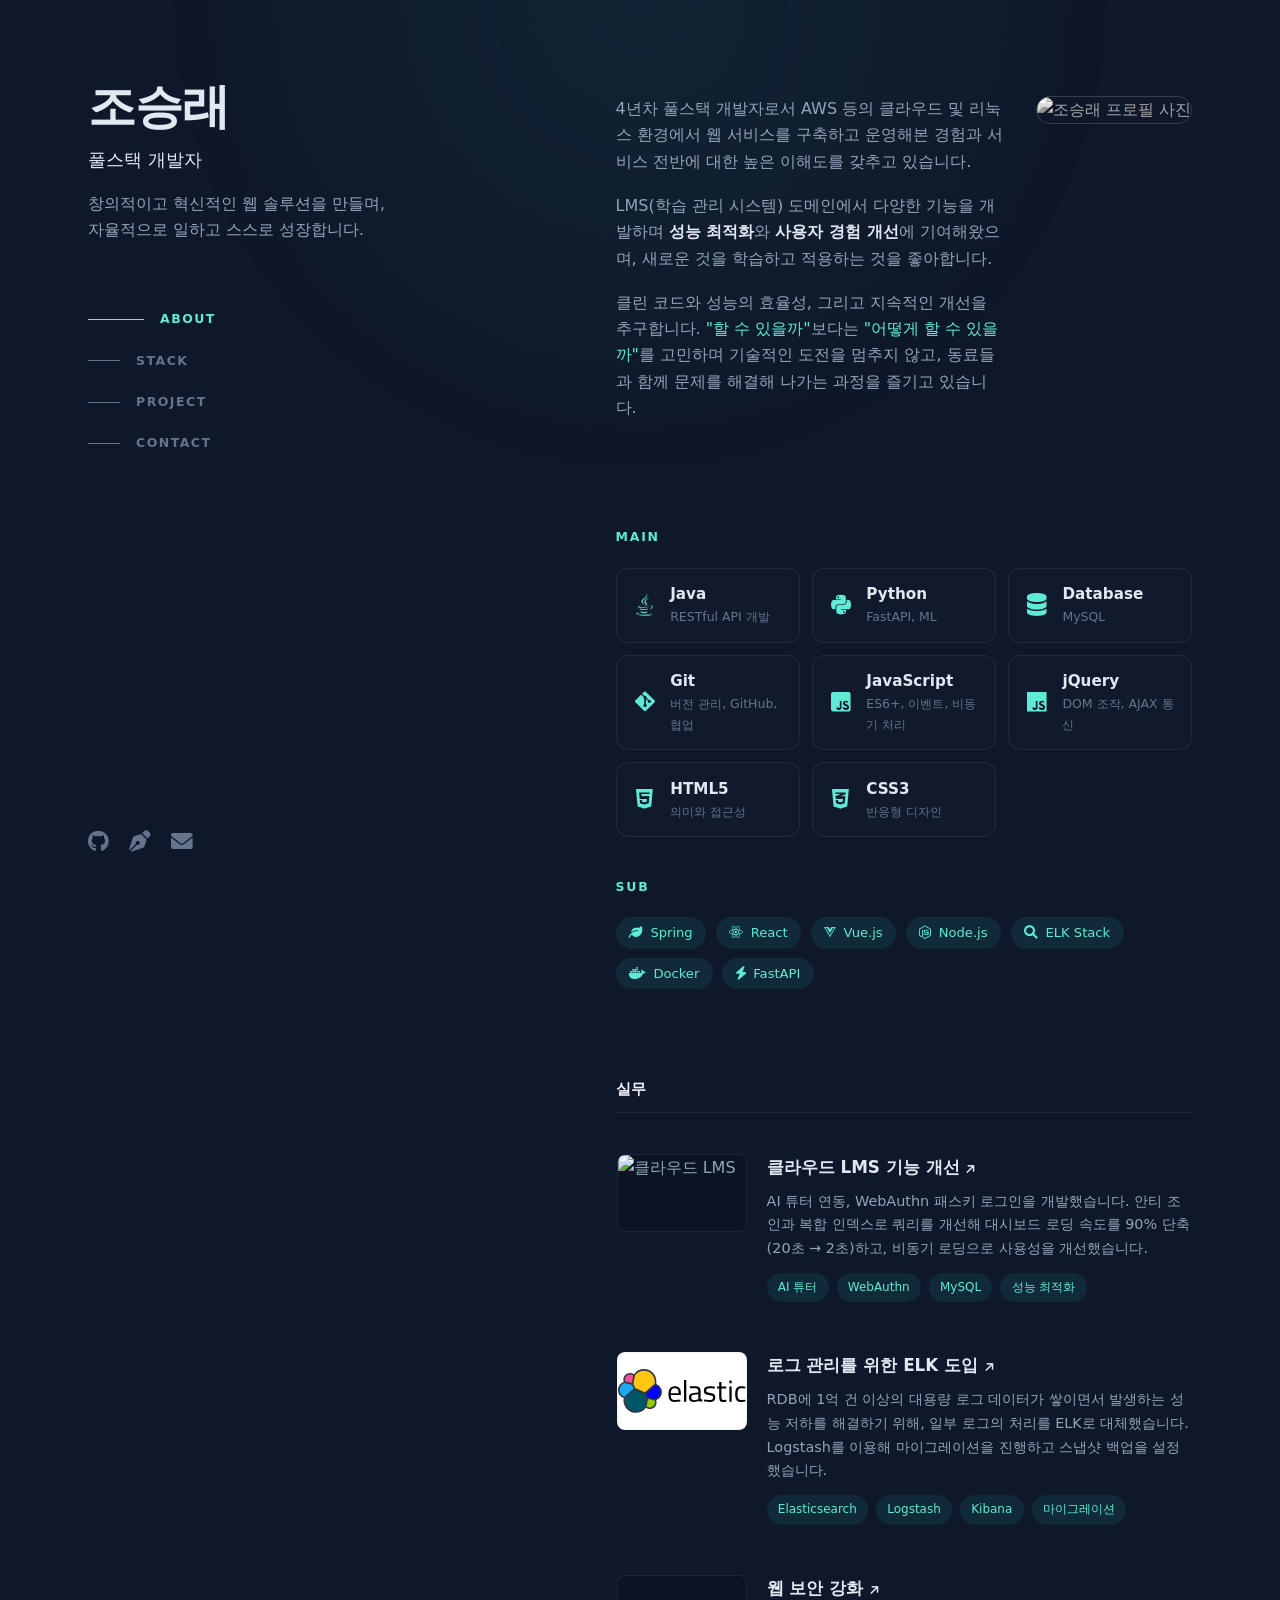
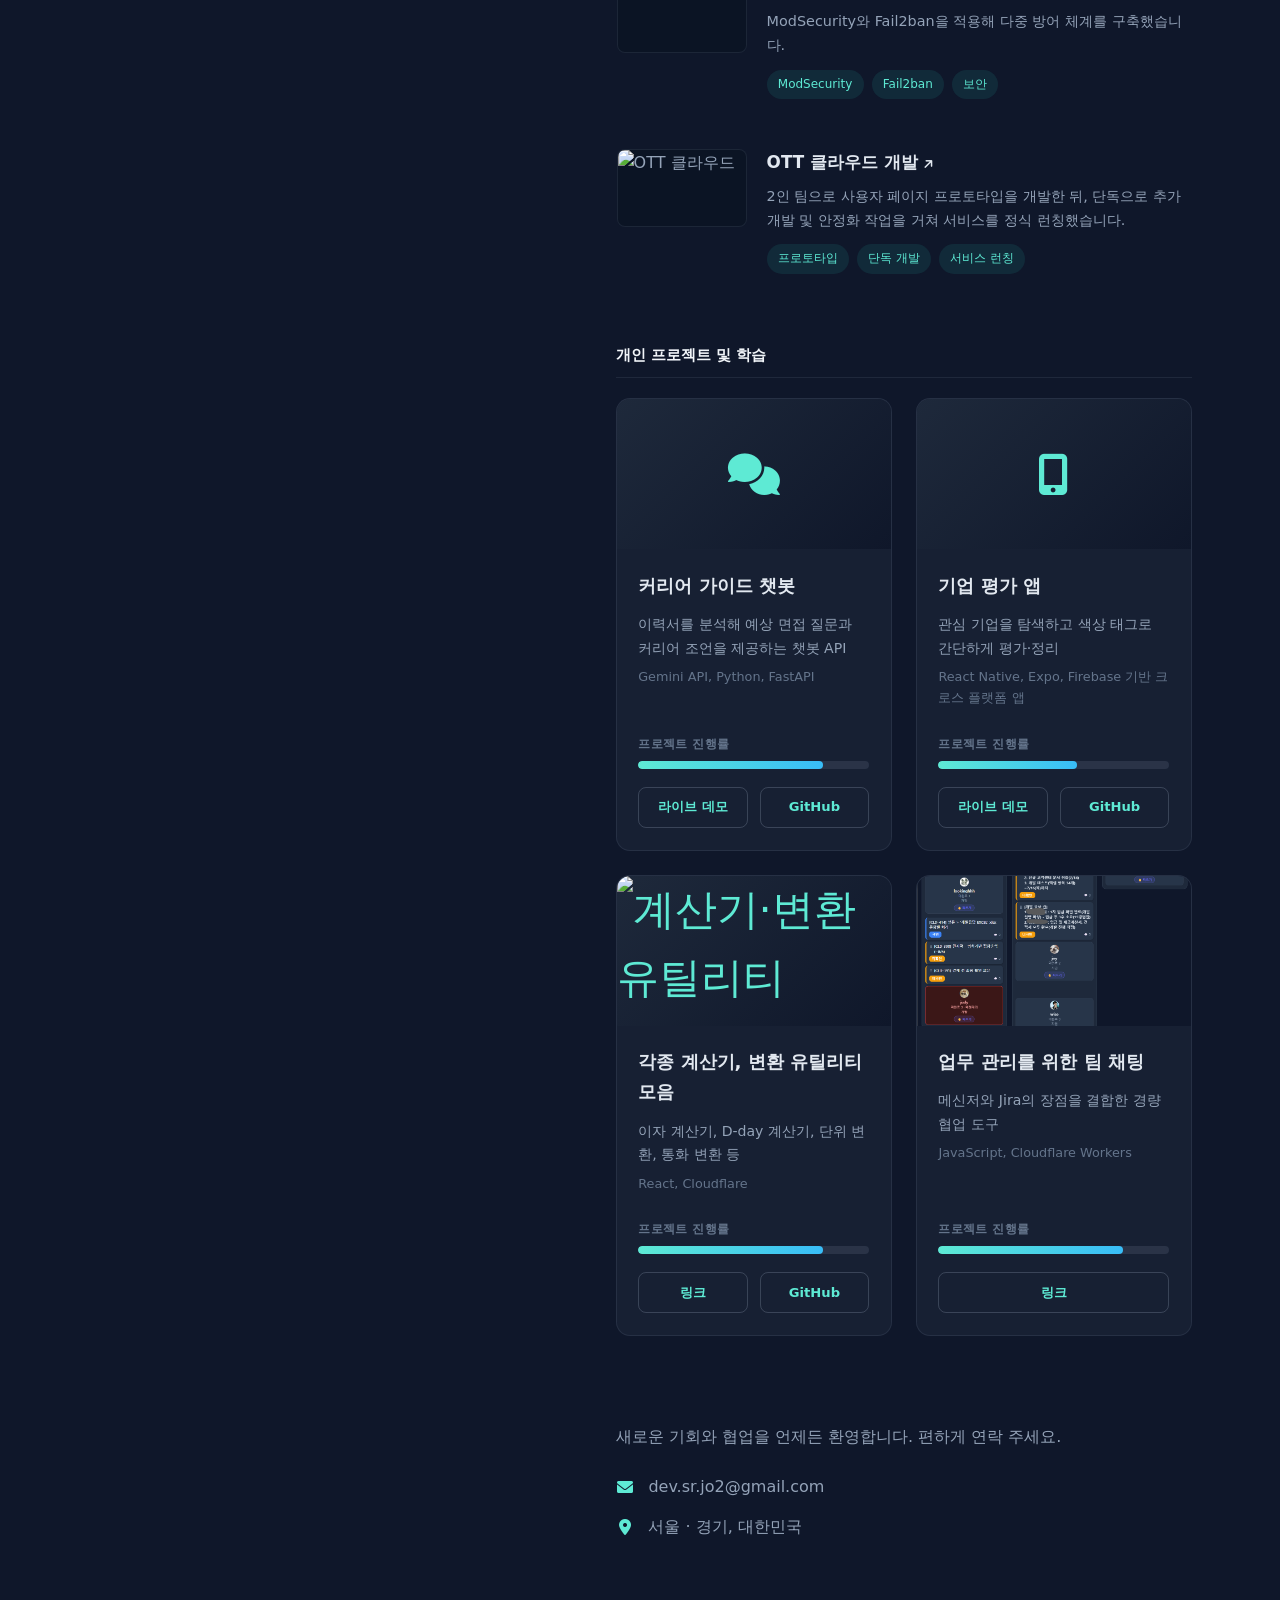
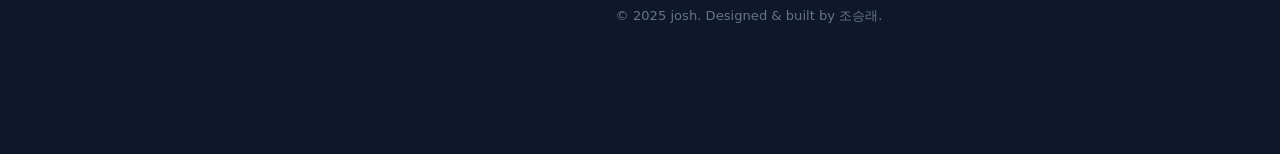
==== commit 70da1872: "테마 변경" ====
--- a/index.html
+++ b/index.html
@@ -3,9 +3,314 @@
 <head>
     <meta charset="UTF-8">
     <meta name="viewport" content="width=device-width, initial-scale=1.0">
-    <meta name="robots" content="noindex, nofollow">
-    <title></title>
+    <title>조승래 · 포트폴리오</title>
+    <meta name="description" content="성장형 풀스택 개발자 조승래의 포트폴리오입니다.">
+    <link rel="stylesheet" as="style" crossorigin href="https://cdn.jsdelivr.net/gh/orioncactus/pretendard@v1.3.9/dist/web/variable/pretendardvariable.min.css" />
+    <link rel="stylesheet" href="styles.css">
+    <link rel="stylesheet" href="https://cdnjs.cloudflare.com/ajax/libs/font-awesome/6.0.0/css/all.min.css">
 </head>
 <body>
+    <div class="spotlight" aria-hidden="true"></div>
+
+    <div class="layout">
+        <!-- ===== Left / Sidebar ===== -->
+        <header class="sidebar">
+            <div class="sidebar-inner">
+                <div>
+                    <h1 class="name"><a href="#home">조승래</a></h1>
+                    <h2 class="tagline-role">풀스택 개발자</h2>
+                    <p class="tagline">창의적이고 혁신적인 웹 솔루션을 만들며,<br>자율적으로 일하고 스스로 성장합니다.</p>
+
+                    <nav class="nav" aria-label="In-page jump links">
+                        <ul>
+                            <li><a class="nav-link" href="#about"><span class="nav-indicator"></span><span class="nav-text">About</span></a></li>
+                            <li><a class="nav-link" href="#skills"><span class="nav-indicator"></span><span class="nav-text">Stack</span></a></li>
+                            <li><a class="nav-link" href="#projects"><span class="nav-indicator"></span><span class="nav-text">Project</span></a></li>
+                            <li><a class="nav-link" href="#contact"><span class="nav-indicator"></span><span class="nav-text">Contact</span></a></li>
+                        </ul>
+                    </nav>
+                </div>
+
+                <ul class="social">
+                    <li><a href="https://www.github.com/sr-josh" aria-label="GitHub" target="_blank" rel="noreferrer"><i class="fab fa-github"></i></a></li>
+                    <li><a href="https://co1nam.tistory.com" aria-label="Blog" title="blog" target="_blank" rel="noreferrer"><i class="fas fa-pen-nib"></i></a></li>
+                    <li><a href="mailto:dev.sr.jo2@gmail.com" aria-label="Email"><i class="fas fa-envelope"></i></a></li>
+                </ul>
+            </div>
+        </header>
+
+        <!-- ===== Right / Content ===== -->
+        <main id="home">
+            <!-- About -->
+            <section id="about" class="section">
+                <div class="section-label"><h2>About</h2></div>
+                <div class="about-content">
+                    <div class="about-text">
+                        <p>4년차 풀스택 개발자로서 AWS 등의 클라우드 및 리눅스 환경에서 웹 서비스를 구축하고 운영해본 경험과 서비스 전반에 대한 높은 이해도를 갖추고 있습니다.</p>
+                        <p>LMS(학습 관리 시스템) 도메인에서 다양한 기능을 개발하며 <strong>성능 최적화</strong>와 <strong>사용자 경험 개선</strong>에 기여해왔으며, 새로운 것을 학습하고 적용하는 것을 좋아합니다.</p>
+                        <p>클린 코드와 성능의 효율성, 그리고 지속적인 개선을 추구합니다. <em>"할 수 있을까"</em>보다는 <em>"어떻게 할 수 있을까"</em>를 고민하며 기술적인 도전을 멈추지 않고, 동료들과 함께 문제를 해결해 나가는 과정을 즐기고 있습니다.</p>
+                    </div>
+                    <div class="about-image">
+                        <img src="img/profile.png" alt="조승래 프로필 사진">
+                    </div>
+                </div>
+            </section>
+
+            <!-- Stack -->
+            <section id="skills" class="section">
+                <div class="section-label"><h2>Stack</h2></div>
+
+                <div class="stack-group">
+                    <h3 class="stack-subtitle">Main</h3>
+                    <div class="stack-grid">
+                        <div class="stack-item">
+                            <i class="fab fa-java"></i>
+                            <div><h4>Java</h4><p>RESTful API 개발</p></div>
+                        </div>
+                        <div class="stack-item">
+                            <i class="fab fa-python"></i>
+                            <div><h4>Python</h4><p>FastAPI, ML</p></div>
+                        </div>
+                        <div class="stack-item">
+                            <i class="fas fa-database"></i>
+                            <div><h4>Database</h4><p>MySQL</p></div>
+                        </div>
+                        <div class="stack-item">
+                            <i class="fab fa-git-alt"></i>
+                            <div><h4>Git</h4><p>버전 관리, GitHub, 협업</p></div>
+                        </div>
+                        <div class="stack-item">
+                            <i class="fab fa-js-square"></i>
+                            <div><h4>JavaScript</h4><p>ES6+, 이벤트, 비동기 처리</p></div>
+                        </div>
+                        <div class="stack-item">
+                            <i class="fab fa-js"></i>
+                            <div><h4>jQuery</h4><p>DOM 조작, AJAX 통신</p></div>
+                        </div>
+                        <div class="stack-item">
+                            <i class="fab fa-html5"></i>
+                            <div><h4>HTML5</h4><p>의미와 접근성</p></div>
+                        </div>
+                        <div class="stack-item">
+                            <i class="fab fa-css3-alt"></i>
+                            <div><h4>CSS3</h4><p>반응형 디자인</p></div>
+                        </div>
+                    </div>
+                </div>
+
+                <div class="stack-group">
+                    <h3 class="stack-subtitle">Sub</h3>
+                    <ul class="tag-list">
+                        <li><i class="fas fa-leaf"></i> Spring</li>
+                        <li><i class="fab fa-react"></i> React</li>
+                        <li><i class="fab fa-vuejs"></i> Vue.js</li>
+                        <li><i class="fab fa-node-js"></i> Node.js</li>
+                        <li><i class="fas fa-search"></i> ELK Stack</li>
+                        <li><i class="fab fa-docker"></i> Docker</li>
+                        <li><i class="fas fa-bolt"></i> FastAPI</li>
+                    </ul>
+                </div>
+            </section>
+
+            <!-- Projects -->
+            <section id="projects" class="section">
+                <div class="section-label"><h2>Project</h2></div>
+
+                <!-- 실무 : 리스트(행) 형태 -->
+                <h3 class="group-title">실무</h3>
+                <ol class="work-list">
+                    <li class="work-item">
+                        <a class="work-link" href="https://www.malgnsoft.com/main/demo_student.jsp?type=1" target="_blank" rel="noreferrer" aria-label="클라우드 LMS 기능 개선 라이브 데모"></a>
+                        <div class="work-media"><img src="img/lms.png" alt="클라우드 LMS"></div>
+                        <div class="work-body">
+                            <h4 class="work-heading">
+                                클라우드 LMS 기능 개선
+                                <i class="fas fa-arrow-up work-arrow"></i>
+                            </h4>
+                            <p>AI 튜터 연동, WebAuthn 패스키 로그인을 개발했습니다. 안티 조인과 복합 인덱스로 쿼리를 개선해 대시보드 로딩 속도를 90% 단축(20초 → 2초)하고, 비동기 로딩으로 사용성을 개선했습니다.</p>
+                            <ul class="tags">
+                                <li>AI 튜터</li><li>WebAuthn</li><li>MySQL</li><li>성능 최적화</li>
+                            </ul>
+                        </div>
+                    </li>
+
+                    <li class="work-item">
+                        <a class="work-link" href="presentation-part1.html" aria-label="로그 관리를 위한 ELK 도입 발표 자료"></a>
+                        <div class="work-media elk">
+                            <svg width="150" height="52" viewBox="0 0 117 40" xmlns="http://www.w3.org/2000/svg" aria-label="Elastic">
+                                <g clip-path="url(#clip0_3472_2853)">
+                                    <path fill="#343741" d="M40.1527 20.9588C40.1527 17.5986 38.0653 14.6457 34.9257 13.5087C35.0615 12.7959 35.1294 12.0832 35.1294 11.3534C35.1294 5.09122 30.0382 0 23.7929 0C20.1273 0 16.7331 1.74799 14.5948 4.70089C13.5426 3.8863 12.2529 3.44506 10.9122 3.44506C7.58591 3.44506 4.88757 6.14341 4.88757 9.46967C4.88757 10.1994 5.02333 10.9122 5.26092 11.574C2.13831 12.6941 0 15.6979 0 19.0412C0 22.4183 2.10437 25.3712 5.24395 26.5083C5.10819 27.2041 5.0403 27.9338 5.0403 28.6636C5.0403 34.9088 10.1145 39.983 16.3598 39.983C20.0255 39.983 23.4196 38.2181 25.5409 35.2652C26.5931 36.0967 27.8829 36.5549 29.2236 36.5549C32.5498 36.5549 35.2482 33.8566 35.2482 30.5303C35.2482 29.8006 35.1124 29.0878 34.8748 28.426C37.9974 27.3059 40.1527 24.3021 40.1527 20.9588Z"/>
+                                    <path fill="#FEC514" d="M15.7826 17.2248L24.5735 21.2299L33.4322 13.4573C33.568 12.8124 33.6189 12.1845 33.6189 11.5056C33.6189 6.04106 29.1725 1.59473 23.708 1.59473C20.4326 1.59473 17.3949 3.20695 15.5451 5.90529L14.0686 13.5591L15.7826 17.2248Z"/>
+                                    <path fill="#005666" d="M6.68643 26.5253C6.55067 27.1702 6.49976 27.832 6.49976 28.5109C6.49976 33.9924 10.9631 38.4387 16.4446 38.4387C19.7369 38.4387 22.8086 36.8095 24.6584 34.0942L26.1179 26.4744L24.1663 22.7408L15.3415 18.7188L6.68643 26.5253Z"/>
+                                    <path fill="#F04E98" d="M6.63518 11.3195L12.6598 12.745L13.9835 5.90581C13.1689 5.27789 12.1507 4.93848 11.0985 4.93848C8.48499 4.93848 6.34668 7.05982 6.34668 9.69028C6.34668 10.2503 6.4485 10.8103 6.63518 11.3195Z"/>
+                                    <path fill="#1BA9F5" d="M6.11005 12.7617C3.42867 13.6442 1.54492 16.2237 1.54492 19.0579C1.54492 21.8241 3.25896 24.2848 5.82155 25.2691L14.273 17.6323L12.7286 14.323L6.11005 12.7617Z"/>
+                                    <path fill="#93C90E" d="M26.186 34.0937C27.0176 34.7216 28.0189 35.078 29.0541 35.078C31.6676 35.078 33.8059 32.9567 33.8059 30.3262C33.8059 29.7492 33.7041 29.1892 33.5174 28.6801L27.5098 27.2715L26.186 34.0937Z"/>
+                                    <path fill="#0000FF" d="M27.4074 25.6936L34.026 27.2379C36.7243 26.3554 38.5911 23.7759 38.5911 20.9248C38.5911 18.1755 36.8771 15.6978 34.3145 14.7305L25.6594 22.3164L27.4074 25.6936Z"/>
+                                    <path fill="#000000" d="M56.1395 28.0863L56.9371 28.0014L56.988 29.6306C54.8836 29.9191 53.0847 30.0718 51.5913 30.0718C49.6057 30.0718 48.1971 29.4948 47.3656 28.3408C46.534 27.1868 46.1267 25.3879 46.1267 22.9611C46.1267 18.1075 48.0614 15.6807 51.9137 15.6807C53.7805 15.6807 55.1721 16.2068 56.0885 17.242C57.005 18.2772 57.4632 19.9233 57.4632 22.1465L57.3444 23.7248H48.2141C48.2141 25.2521 48.4856 26.3892 49.0457 27.1189C49.6057 27.8487 50.5561 28.222 51.9307 28.222C53.3223 28.256 54.7139 28.2051 56.1395 28.0863ZM55.3927 22.0956C55.3927 20.3985 55.1212 19.1936 54.5781 18.4978C54.0351 17.802 53.1526 17.4456 51.9307 17.4456C50.7088 17.4456 49.7754 17.819 49.1645 18.5487C48.5535 19.2785 48.2311 20.4664 48.2141 22.0956H55.3927Z"/>
+                                    <path fill="#000000" d="M60.3481 29.8177V9.96191H62.4186V29.8177H60.3481Z"/>
+                                    <path fill="#000000" d="M75.5031 20.1615V26.9668C75.5031 27.6626 77.2171 27.7984 77.2171 27.7984L77.1153 29.6312C75.6558 29.6312 74.4509 29.75 73.7212 29.0542C72.058 29.7839 70.4119 30.0894 68.7487 30.0894C67.4759 30.0894 66.5086 29.733 65.8467 29.0033C65.1849 28.2905 64.8455 27.2553 64.8455 25.8977C64.8455 24.557 65.1849 23.5557 65.8637 22.9278C66.5425 22.2999 67.6117 21.8926 69.0712 21.7568L73.4157 21.3495V20.1615C73.4157 19.2282 73.212 18.5493 72.8047 18.142C72.3974 17.7347 71.8374 17.5311 71.1416 17.5311H65.694V15.6982H71.0058C72.5671 15.6982 73.7042 16.0546 74.417 16.7844C75.1467 17.4971 75.5031 18.6342 75.5031 20.1615ZM66.9838 25.7958C66.9838 27.4929 67.6796 28.3414 69.0881 28.3414C70.344 28.3414 71.5828 28.1378 72.7878 27.7135L73.4157 27.4929V22.9278L69.3257 23.3181C68.4942 23.386 67.9002 23.6236 67.5268 24.0309C67.1535 24.4382 66.9838 25.0321 66.9838 25.7958Z"/>
+                                    <path fill="#000000" d="M83.5981 17.5477C81.5955 17.5477 80.5773 18.2435 80.5773 19.6521C80.5773 20.2969 80.8149 20.7552 81.2731 21.0267C81.7313 21.2982 82.7835 21.5697 84.4297 21.8582C86.0758 22.1467 87.2298 22.5371 87.9087 23.0632C88.5875 23.5723 88.9269 24.5396 88.9269 25.9652C88.9269 27.3907 88.4687 28.4259 87.5523 29.0878C86.6359 29.7496 85.3121 30.089 83.5472 30.089C82.4101 30.089 78.5917 29.6648 78.5917 29.6648L78.7105 27.8659C80.8997 28.0695 82.495 28.2392 83.5641 28.2392C84.6333 28.2392 85.4479 28.0695 86.0079 27.7301C86.568 27.3907 86.8565 26.8137 86.8565 26.0161C86.8565 25.2184 86.6189 24.6754 86.1437 24.3869C85.6685 24.0984 84.6163 23.8269 82.9871 23.5723C81.3579 23.3177 80.2039 22.9444 79.5251 22.4353C78.8463 21.9431 78.5068 21.0097 78.5068 19.669C78.5068 18.3283 78.982 17.3271 79.9324 16.6822C80.8827 16.0373 82.0707 15.7148 83.4793 15.7148C84.5994 15.7148 88.5026 16.0033 88.5026 16.0033V17.8192C86.4492 17.7004 84.7691 17.5477 83.5981 17.5477Z"/>
+                                    <path fill="#000000" d="M98.9392 17.7857H94.5438V24.4043C94.5438 25.9826 94.6626 27.0348 94.8832 27.5269C95.1208 28.0191 95.6639 28.2736 96.5294 28.2736L98.9901 28.1039L99.1259 29.818C97.887 30.0216 96.9536 30.1234 96.3087 30.1234C94.8662 30.1234 93.8819 29.767 93.3219 29.0712C92.7619 28.3754 92.4903 27.0348 92.4903 25.0662V17.7857H90.5217V15.9868H92.4903V11.7441H94.5438V15.9699H98.9392V17.7857Z"/>
+                                    <path fill="#000000" d="M101.824 12.847V10.4541H103.895V12.8639L101.824 12.847ZM101.824 29.8177V15.9866H103.895V29.8177H101.824Z"/>
+                                    <path fill="#000000" d="M112.889 15.6982C113.5 15.6982 114.535 15.817 115.995 16.0377L116.656 16.1225L116.572 17.8026C115.095 17.6329 114.009 17.5481 113.313 17.5481C111.752 17.5481 110.683 17.9214 110.123 18.6681C109.563 19.4148 109.274 20.8064 109.274 22.8259C109.274 24.8455 109.529 26.254 110.055 27.0517C110.581 27.8493 111.667 28.2396 113.33 28.2396L116.589 27.9851L116.673 29.6991C114.959 29.9537 113.67 30.0894 112.821 30.0894C110.666 30.0894 109.172 29.5294 108.358 28.4263C107.543 27.3232 107.119 25.4564 107.119 22.8259C107.119 20.1955 107.56 18.3457 108.443 17.2935C109.342 16.2413 110.819 15.6982 112.889 15.6982Z"/>
+                                </g>
+                                <defs><clipPath id="clip0_3472_2853"><rect width="116.674" height="40" fill="white"/></clipPath></defs>
+                            </svg>
+                        </div>
+                        <div class="work-body">
+                            <h4 class="work-heading">
+                                로그 관리를 위한 ELK 도입
+                                <i class="fas fa-arrow-up work-arrow"></i>
+                            </h4>
+                            <p>RDB에 1억 건 이상의 대용량 로그 데이터가 쌓이면서 발생하는 성능 저하를 해결하기 위해, 일부 로그의 처리를 ELK로 대체했습니다. Logstash를 이용해 마이그레이션을 진행하고 스냅샷 백업을 설정했습니다.</p>
+                            <ul class="tags">
+                                <li>Elasticsearch</li><li>Logstash</li><li>Kibana</li><li>마이그레이션</li>
+                            </ul>
+                        </div>
+                    </li>
+
+                    <li class="work-item">
+                        <a class="work-link" href="presentation-part2.html" aria-label="웹 보안 강화 발표 자료"></a>
+                        <div class="work-media icon"><i class="fas fa-shield-halved"></i></div>
+                        <div class="work-body">
+                            <h4 class="work-heading">
+                                웹 보안 강화
+                                <i class="fas fa-arrow-up work-arrow"></i>
+                            </h4>
+                            <p>ModSecurity와 Fail2ban을 적용해 다중 방어 체계를 구축했습니다.</p>
+                            <ul class="tags">
+                                <li>ModSecurity</li><li>Fail2ban</li><li>보안</li>
+                            </ul>
+                        </div>
+                    </li>
+
+                    <li class="work-item">
+                        <a class="work-link" href="https://www.collectio.kr" target="_blank" rel="noreferrer" aria-label="OTT 클라우드 개발 링크"></a>
+                        <div class="work-media"><img src="img/ott.png" alt="OTT 클라우드"></div>
+                        <div class="work-body">
+                            <h4 class="work-heading">
+                                OTT 클라우드 개발
+                                <i class="fas fa-arrow-up work-arrow"></i>
+                            </h4>
+                            <p>2인 팀으로 사용자 페이지 프로토타입을 개발한 뒤, 단독으로 추가 개발 및 안정화 작업을 거쳐 서비스를 정식 런칭했습니다.</p>
+                            <ul class="tags">
+                                <li>프로토타입</li><li>단독 개발</li><li>서비스 런칭</li>
+                            </ul>
+                        </div>
+                    </li>
+                </ol>
+
+                <!-- 개인 프로젝트 및 학습 : 카드 형태 유지 -->
+                <h3 class="group-title">개인 프로젝트 및 학습</h3>
+                <div class="projects-grid">
+                    <div class="project-card">
+                        <div class="project-image">
+                            <i class="fas fa-comments"></i>
+                        </div>
+                        <div class="project-content">
+                            <h4>커리어 가이드 챗봇</h4>
+                            <div class="project-description">
+                                <p>이력서를 분석해 예상 면접 질문과 커리어 조언을 제공하는 챗봇 API</p>
+                                <p>Gemini API, Python, FastAPI</p>
+                            </div>
+                            <div class="progress-section">
+                                <span class="progress-label">프로젝트 진행률</span>
+                                <div class="progress-bar">
+                                    <div class="progress" style="width: 80%">80%</div>
+                                </div>
+                            </div>
+                            <div class="project-links">
+                                <a href="#" class="project-link">라이브 데모</a>
+                                <a href="#" class="project-link">GitHub</a>
+                            </div>
+                        </div>
+                    </div>
+                    <div class="project-card">
+                        <div class="project-image">
+                            <i class="fas fa-mobile-alt"></i>
+                        </div>
+                        <div class="project-content">
+                            <h4>기업 평가 앱</h4>
+                            <div class="project-description">
+                                <p>관심 기업을 탐색하고 색상 태그로 간단하게 평가·정리</p>
+                                <p>React Native, Expo, Firebase 기반 크로스 플랫폼 앱</p>
+                            </div>
+                            <div class="progress-section">
+                                <span class="progress-label">프로젝트 진행률</span>
+                                <div class="progress-bar">
+                                    <div class="progress" style="width: 60%">60%</div>
+                                </div>
+                            </div>
+                            <div class="project-links">
+                                <a href="#" class="project-link">라이브 데모</a>
+                                <a href="#" class="project-link">GitHub</a>
+                            </div>
+                        </div>
+                    </div>
+                    <div class="project-card">
+                        <div class="project-image">
+                            <img src="img/gyemini.png" alt="계산기·변환 유틸리티">
+                        </div>
+                        <div class="project-content">
+                            <h4>각종 계산기, 변환 유틸리티 모음</h4>
+                            <div class="project-description">
+                                <p>이자 계산기, D-day 계산기, 단위 변환, 통화 변환 등</p>
+                                <p>React, Cloudflare</p>
+                            </div>
+                            <div class="progress-section">
+                                <span class="progress-label">프로젝트 진행률</span>
+                                <div class="progress-bar">
+                                    <div class="progress" style="width: 80%">80%</div>
+                                </div>
+                            </div>
+                            <div class="project-links">
+                                <a href="https://gyemini.pages.dev" class="project-link">링크</a>
+                                <a href="https://github.com/sr-josh/malgn-vibe" class="project-link">GitHub</a>
+                            </div>
+                        </div>
+                    </div>
+                    <div class="project-card">
+                        <div class="project-image">
+                            <img src="img/teamchat.png" alt="팀 채팅">
+                        </div>
+                        <div class="project-content">
+                            <h4>업무 관리를 위한 팀 채팅</h4>
+                            <div class="project-description">
+                                <p>메신저와 Jira의 장점을 결합한 경량 협업 도구</p>
+                                <p>JavaScript, Cloudflare Workers</p>
+                            </div>
+                            <div class="progress-section">
+                                <span class="progress-label">프로젝트 진행률</span>
+                                <div class="progress-bar">
+                                    <div class="progress" style="width: 80%">80%</div>
+                                </div>
+                            </div>
+                            <div class="project-links">
+                                <a href="https://teamchwet.slche25.workers.dev/" class="project-link">링크</a>
+                            </div>
+                        </div>
+                    </div>
+                </div>
+            </section>
+
+            <!-- Contact -->
+            <section id="contact" class="section">
+                <div class="section-label"><h2>Contact</h2></div>
+                <div class="contact-content">
+                    <p class="contact-lead">새로운 기회와 협업을 언제든 환영합니다. 편하게 연락 주세요.</p>
+                    <ul class="contact-info">
+                        <li><i class="fas fa-envelope"></i> <a href="mailto:dev.sr.jo2@gmail.com">dev.sr.jo2@gmail.com</a></li>
+                        <li><i class="fas fa-map-marker-alt"></i> <span>서울 · 경기, 대한민국</span></li>
+                    </ul>
+                </div>
+
+                <footer class="footer">
+                    <p>&copy; 2025 josh. Designed &amp; built by 조승래.</p>
+                </footer>
+            </section>
+        </main>
+    </div>
+
+    <script src="script.js"></script>
 </body>
 </html>
--- a/styles.css
+++ b/styles.css
@@ -0,0 +1,473 @@
+/* ============================================================
+   Design tokens
+   ============================================================ */
+:root {
+    --bg: #0f172a;            /* slate-900 */
+    --bg-elev: #111c33;
+    --card: #172033;
+    --border: rgba(148, 163, 184, 0.12);
+    --border-strong: rgba(148, 163, 184, 0.28);
+    --text: #94a3b8;         /* slate-400 */
+    --text-soft: #64748b;    /* slate-500 */
+    --heading: #e2e8f0;      /* slate-200 */
+    --white: #f1f5f9;        /* slate-100 */
+    --accent: #5eead4;       /* teal-300 */
+    --accent-soft: rgba(45, 212, 191, 0.1);
+    --shadow: 0 25px 50px -12px rgba(2, 6, 23, 0.6);
+    --font: 'Pretendard Variable', Pretendard, -apple-system, BlinkMacSystemFont, system-ui, 'Segoe UI', Roboto, sans-serif;
+}
+
+/* ============================================================
+   Reset & base
+   ============================================================ */
+* { margin: 0; padding: 0; box-sizing: border-box; }
+
+html { scroll-behavior: smooth; }
+
+body {
+    font-family: var(--font);
+    line-height: 1.65;
+    color: var(--text);
+    background: var(--bg);
+    overflow-x: hidden;
+    -webkit-font-smoothing: antialiased;
+}
+
+::selection { background: var(--accent-soft); color: var(--accent); }
+
+a { color: inherit; text-decoration: none; }
+
+/* Cursor spotlight glow */
+.spotlight {
+    pointer-events: none;
+    position: fixed;
+    inset: 0;
+    z-index: 0;
+    transition: background 0.15s ease;
+    background: radial-gradient(600px at var(--mx, 50%) var(--my, 0%), rgba(45, 212, 191, 0.07), transparent 80%);
+}
+@media (hover: none) { .spotlight { display: none; } }
+
+/* ============================================================
+   Layout : sticky sidebar + scrolling content
+   ============================================================ */
+.layout {
+    position: relative;
+    z-index: 1;
+    max-width: 1152px;
+    margin: 0 auto;
+    padding: 0 1.5rem;
+}
+
+@media (min-width: 1024px) {
+    .layout { display: flex; gap: 3.5rem; }
+    .sidebar {
+        position: sticky;
+        top: 0;
+        height: 100vh;
+        width: 45%;
+        max-width: 480px;
+        display: flex;
+        flex-direction: column;
+        justify-content: space-between;
+        padding: 6rem 0;
+    }
+    main { width: 55%; padding: 6rem 0; }
+}
+
+/* ============================================================
+   Sidebar
+   ============================================================ */
+.sidebar { padding: 5rem 0 2.5rem; }
+.sidebar-inner { display: flex; flex-direction: column; justify-content: space-between; height: 100%; gap: 3rem; }
+
+.name {
+    font-size: clamp(2.4rem, 5vw, 3rem);
+    font-weight: 800;
+    letter-spacing: -0.02em;
+    color: var(--heading);
+    line-height: 1.1;
+}
+.tagline-role {
+    margin-top: 0.75rem;
+    font-size: 1.15rem;
+    font-weight: 500;
+    color: var(--heading);
+}
+.tagline {
+    margin-top: 1rem;
+    max-width: 22rem;
+    font-size: 0.98rem;
+    color: var(--text);
+}
+
+/* In-page nav */
+.nav { margin-top: 3.5rem; display: none; }
+@media (min-width: 1024px) { .nav { display: block; } }
+.nav ul { list-style: none; }
+.nav li { margin: 0; }
+.nav-link {
+    display: inline-flex;
+    align-items: center;
+    padding: 0.65rem 0;
+    color: var(--text-soft);
+}
+.nav-indicator {
+    display: inline-block;
+    height: 1px;
+    width: 2rem;
+    margin-right: 1rem;
+    background: var(--text-soft);
+    transition: width 0.2s ease, background 0.2s ease;
+}
+.nav-text {
+    font-size: 0.78rem;
+    font-weight: 700;
+    letter-spacing: 0.12em;
+    text-transform: uppercase;
+    transition: color 0.2s ease;
+}
+.nav-link:hover .nav-indicator,
+.nav-link.active .nav-indicator { width: 3.5rem; background: var(--heading); }
+.nav-link:hover .nav-text,
+.nav-link.active .nav-text { color: var(--heading); }
+.nav-link.active .nav-indicator { background: var(--accent); }
+.nav-link.active .nav-text { color: var(--accent); }
+
+/* Social */
+.social { list-style: none; display: flex; gap: 1.25rem; }
+.social a {
+    font-size: 1.35rem;
+    color: var(--text-soft);
+    transition: color 0.2s ease, transform 0.2s ease;
+}
+.social a:hover { color: var(--accent); transform: translateY(-3px); }
+
+/* ============================================================
+   Sections
+   ============================================================ */
+.section { margin-bottom: 5.5rem; scroll-margin-top: 4rem; }
+.section:last-child { margin-bottom: 2rem; }
+
+/* Sticky mobile section header, hidden on desktop */
+.section-label {
+    position: sticky;
+    top: 0;
+    z-index: 5;
+    margin: 0 -1.5rem 1.5rem;
+    padding: 1rem 1.5rem;
+    background: rgba(15, 23, 42, 0.85);
+    backdrop-filter: blur(8px);
+}
+.section-label h2 {
+    font-size: 0.82rem;
+    font-weight: 700;
+    letter-spacing: 0.14em;
+    text-transform: uppercase;
+    color: var(--white);
+}
+@media (min-width: 1024px) {
+    .section-label { position: static; background: none; padding: 0; margin: 0; }
+    .section-label h2 { position: absolute; width: 1px; height: 1px; overflow: hidden; clip: rect(0 0 0 0); white-space: nowrap; }
+}
+
+/* ============================================================
+   About
+   ============================================================ */
+.about-content { display: grid; gap: 2rem; align-items: start; }
+@media (min-width: 640px) { .about-content { grid-template-columns: 1fr auto; } }
+.about-text p { margin-bottom: 1.1rem; }
+.about-text strong { color: var(--heading); font-weight: 600; }
+.about-text em { color: var(--accent); font-style: normal; font-weight: 500; }
+.about-image img {
+    width: 160px;
+    height: 160px;
+    object-fit: cover;
+    border-radius: 16px;
+    border: 1px solid var(--border-strong);
+    filter: grayscale(1) contrast(1.05);
+    transition: filter 0.35s ease, transform 0.35s ease;
+}
+.about-image img:hover { filter: grayscale(0); transform: translateY(-4px); }
+
+/* ============================================================
+   Stack
+   ============================================================ */
+.stack-group { margin-bottom: 2.5rem; }
+.stack-subtitle {
+    font-size: 0.78rem;
+    font-weight: 700;
+    letter-spacing: 0.14em;
+    text-transform: uppercase;
+    color: var(--accent);
+    margin-bottom: 1.25rem;
+}
+.stack-grid {
+    display: grid;
+    grid-template-columns: repeat(auto-fill, minmax(180px, 1fr));
+    gap: 0.75rem;
+}
+.stack-item {
+    display: flex;
+    align-items: center;
+    gap: 0.85rem;
+    padding: 0.85rem 1rem;
+    border: 1px solid var(--border);
+    border-radius: 12px;
+    background: rgba(148, 163, 184, 0.02);
+    transition: border-color 0.2s ease, background 0.2s ease, transform 0.2s ease;
+}
+.stack-item:hover { border-color: var(--border-strong); background: rgba(45, 212, 191, 0.04); transform: translateY(-2px); }
+.stack-item i { font-size: 1.4rem; color: var(--accent); width: 1.5rem; text-align: center; flex-shrink: 0; }
+.stack-item h4 { font-size: 0.95rem; font-weight: 600; color: var(--heading); }
+.stack-item p { font-size: 0.78rem; color: var(--text-soft); }
+
+/* Tag list (Sub skills) */
+.tag-list { list-style: none; display: flex; flex-wrap: wrap; gap: 0.6rem; }
+.tag-list li {
+    display: inline-flex;
+    align-items: center;
+    gap: 0.45rem;
+    padding: 0.4rem 0.85rem;
+    font-size: 0.82rem;
+    font-weight: 500;
+    color: var(--accent);
+    background: var(--accent-soft);
+    border-radius: 999px;
+    line-height: 1.4;
+}
+.tag-list i { font-size: 0.85rem; }
+
+/* ============================================================
+   Projects : group titles
+   ============================================================ */
+.group-title {
+    font-size: 0.95rem;
+    font-weight: 700;
+    color: var(--white);
+    margin: 0 0 1.25rem;
+    padding-bottom: 0.6rem;
+    border-bottom: 1px solid var(--border);
+}
+.group-title:not(:first-of-type) { margin-top: 3rem; }
+
+/* ============================================================
+   Work list (실무) : Brittany-style hover rows
+   ============================================================ */
+.work-list { list-style: none; }
+.work-item {
+    position: relative;
+    display: grid;
+    grid-template-columns: 130px 1fr;
+    gap: 1.25rem;
+    padding: 1.25rem;
+    margin: 0 -1.25rem 0.5rem;
+    border: 1px solid transparent;
+    border-radius: 14px;
+    transition: background 0.2s ease, border-color 0.2s ease;
+}
+@media (max-width: 520px) { .work-item { grid-template-columns: 1fr; } }
+.work-item:hover {
+    background: rgba(148, 163, 184, 0.04);
+    border-color: var(--border);
+    box-shadow: var(--shadow);
+}
+.work-link { position: absolute; inset: 0; z-index: 2; border-radius: 14px; }
+
+.work-media {
+    height: 78px;
+    border-radius: 8px;
+    border: 1px solid var(--border);
+    background: #0b1424;
+    overflow: hidden;
+    display: flex;
+    align-items: center;
+    justify-content: center;
+}
+.work-media img { width: 100%; height: 100%; object-fit: cover; }
+.work-media.elk { background: #ffffff; }
+.work-media.icon { color: var(--accent); font-size: 2rem; }
+
+.work-heading {
+    display: inline-flex;
+    align-items: baseline;
+    gap: 0.4rem;
+    font-size: 1.05rem;
+    font-weight: 600;
+    color: var(--heading);
+    margin-bottom: 0.5rem;
+    transition: color 0.2s ease;
+}
+.work-item:hover .work-heading { color: var(--accent); }
+.work-arrow { font-size: 0.75rem; transform: rotate(45deg); transition: transform 0.2s ease; }
+.work-item:hover .work-arrow { transform: translate(3px, -3px) rotate(45deg); }
+.work-body p { font-size: 0.9rem; color: var(--text); margin-bottom: 0.75rem; }
+
+/* tag pills inside work rows */
+.tags { list-style: none; display: flex; flex-wrap: wrap; gap: 0.5rem; }
+.tags li {
+    position: relative;
+    z-index: 3;
+    padding: 0.3rem 0.7rem;
+    font-size: 0.75rem;
+    font-weight: 500;
+    color: var(--accent);
+    background: var(--accent-soft);
+    border-radius: 999px;
+}
+
+/* ============================================================
+   Personal projects : cards (kept as-is, dark theme)
+   ============================================================ */
+.projects-grid {
+    display: grid;
+    grid-template-columns: repeat(auto-fit, minmax(260px, 1fr));
+    gap: 1.5rem;
+}
+.project-card {
+    display: flex;
+    flex-direction: column;
+    background: var(--card);
+    border: 1px solid var(--border);
+    border-radius: 14px;
+    overflow: hidden;
+    transition: transform 0.25s ease, box-shadow 0.25s ease, border-color 0.25s ease;
+}
+.project-card:hover { transform: translateY(-6px); border-color: var(--border-strong); box-shadow: var(--shadow); }
+.project-image {
+    height: 150px;
+    display: flex;
+    align-items: center;
+    justify-content: center;
+    background: linear-gradient(135deg, #1e293b 0%, #0f172a 100%);
+    color: var(--accent);
+    font-size: 2.6rem;
+    overflow: hidden;
+}
+.project-image img { width: 100%; height: 100%; object-fit: cover; }
+.project-content { padding: 1.35rem; display: flex; flex-direction: column; flex: 1; }
+.project-content h4 { font-size: 1.15rem; font-weight: 600; color: var(--heading); margin-bottom: 0.75rem; }
+.project-description { margin-bottom: 1.25rem; }
+.project-description p { font-size: 0.88rem; color: var(--text); margin-bottom: 0.4rem; }
+.project-description p:last-child { color: var(--text-soft); font-size: 0.8rem; }
+
+/* Progress bar */
+.progress-section { margin-top: auto; margin-bottom: 1.1rem; }
+.progress-label { display: block; font-size: 0.75rem; font-weight: 600; color: var(--text-soft); margin-bottom: 0.4rem; letter-spacing: 0.03em; }
+.progress-bar { background: rgba(148, 163, 184, 0.15); border-radius: 999px; height: 8px; overflow: hidden; }
+.progress {
+    height: 100%;
+    background: linear-gradient(90deg, var(--accent), #38bdf8);
+    border-radius: 999px;
+    display: flex;
+    align-items: center;
+    justify-content: flex-end;
+    padding-right: 6px;
+    color: #04211c;
+    font-size: 0;
+    transition: width 0.8s ease;
+}
+
+/* Card links */
+.project-links { display: flex; gap: 0.75rem; }
+.project-link {
+    flex: 1;
+    text-align: center;
+    padding: 0.55rem 0.9rem;
+    font-size: 0.82rem;
+    font-weight: 600;
+    color: var(--accent);
+    border: 1px solid var(--border-strong);
+    border-radius: 8px;
+    transition: background 0.2s ease, border-color 0.2s ease, transform 0.2s ease;
+}
+.project-link:hover { background: var(--accent-soft); border-color: var(--accent); transform: translateY(-2px); }
+
+/* ============================================================
+   Contact
+   ============================================================ */
+.contact-lead { margin-bottom: 1.5rem; max-width: 34rem; }
+.contact-info { list-style: none; display: flex; flex-direction: column; gap: 0.85rem; }
+.contact-info li { display: flex; align-items: center; gap: 0.85rem; }
+.contact-info i { color: var(--accent); width: 1.2rem; text-align: center; }
+.contact-info a { transition: color 0.2s ease; }
+.contact-info a:hover { color: var(--accent); }
+
+/* Footer */
+.footer { margin-top: 4rem; font-size: 0.82rem; color: var(--text-soft); }
+
+/* ============================================================
+   Scroll-to-top button (created by JS)
+   ============================================================ */
+.scroll-to-top {
+    position: fixed;
+    bottom: 28px;
+    right: 28px;
+    width: 44px;
+    height: 44px;
+    display: grid;
+    place-items: center;
+    background: var(--card);
+    color: var(--accent);
+    border: 1px solid var(--border-strong);
+    border-radius: 50%;
+    font-size: 18px;
+    cursor: pointer;
+    opacity: 0;
+    visibility: hidden;
+    transition: all 0.3s ease;
+    z-index: 1000;
+}
+.scroll-to-top:hover { background: var(--accent-soft); transform: translateY(-3px); }
+
+/* ============================================================
+   Responsive
+   ============================================================ */
+@media (max-width: 1023px) {
+    .sidebar { padding: 4rem 0 1.5rem; }
+    main { padding-bottom: 4rem; }
+}
+
+
+/* ============================================================
+   Presentation (발표 자료) — 기존 스타일 유지
+   ============================================================ */
+.presentation-wrapper body { font-family: 'Segoe UI', Tahoma, Geneva, Verdana, sans-serif; background: linear-gradient(135deg, #4a6fa5 0%, #5ba3c7 100%); overflow: hidden; }
+.presentation-wrapper .presentation { width: 100vw; height: 100vh; position: relative; }
+.presentation-wrapper .slide { width: 100%; height: 100%; position: absolute; top: 0; left: 0; display: none; padding: 60px; background: white; opacity: 0; transition: opacity 0.5s ease-in-out; }
+.presentation-wrapper .slide.active { display: flex; flex-direction: column; opacity: 1; z-index: 1; }
+.presentation-wrapper .slide-number { display: none; }
+.presentation-wrapper h1 { color: #2c3e50; font-size: 48px; margin-bottom: 30px; border-bottom: 4px solid #4a6fa5; padding-bottom: 20px; }
+.presentation-wrapper h2 { color: #34495e; font-size: 36px; margin-bottom: 25px; margin-top: 20px; }
+.presentation-wrapper h3 { color: #4a6fa5; font-size: 28px; margin-bottom: 15px; margin-top: 15px; }
+.presentation-wrapper .title-slide { justify-content: center; align-items: center; text-align: center; background: linear-gradient(135deg, #2d3561 0%, #4a6fa5 50%, #5ba3c7 100%); color: white; }
+.presentation-wrapper .title-slide h1 { font-size: 64px; color: white; border: none; margin-bottom: 40px; }
+.presentation-wrapper .title-slide .subtitle { font-size: 32px; margin-top: 20px; opacity: 0.9; }
+.presentation-wrapper .title-slide .date { font-size: 24px; margin-top: 40px; opacity: 0.8; }
+.presentation-wrapper .content { flex: 1; overflow-y: auto; }
+.presentation-wrapper ul { margin-left: 40px; margin-top: 15px; }
+.presentation-wrapper li { margin: 12px 0; font-size: 24px; line-height: 1.6; color: #2c3e50; }
+.presentation-wrapper .comparison-table { width: 100%; margin: 20px 0; border-collapse: collapse; box-shadow: 0 2px 10px rgba(0,0,0,0.1); }
+.presentation-wrapper .comparison-table th { background: #4a6fa5; color: white; padding: 15px; font-size: 22px; text-align: left; }
+.presentation-wrapper .comparison-table td { padding: 12px 15px; border: 1px solid #ddd; font-size: 20px; }
+.presentation-wrapper .comparison-table tr:nth-child(even) { background: #f8f9fa; }
+.presentation-wrapper .highlight-box { background: #fff3cd; border-left: 5px solid #ffc107; padding: 20px; margin: 20px 0; border-radius: 5px; }
+.presentation-wrapper .success-box { background: #d4edda; border-left: 5px solid #28a745; padding: 20px; margin: 20px 0; border-radius: 5px; }
+.presentation-wrapper .warning-box { background: #f8d7da; border-left: 5px solid #dc3545; padding: 20px; margin: 20px 0; border-radius: 5px; }
+.presentation-wrapper .code-block { background: #2c3e50; color: #ecf0f1; padding: 20px; border-radius: 5px; font-family: 'Courier New', monospace; font-size: 18px; overflow-x: auto; margin: 15px 0; white-space: pre-wrap; word-wrap: break-word; line-height: 1.5; }
+.presentation-wrapper .navigation { position: fixed; bottom: 30px; left: 50%; transform: translateX(-50%); display: flex; gap: 20px; z-index: 100; }
+.presentation-wrapper .nav-btn { background: #4a6fa5; color: white; border: none; padding: 15px 30px; font-size: 18px; border-radius: 5px; cursor: pointer; transition: all 0.3s; box-shadow: 0 4px 10px rgba(0,0,0,0.2); }
+.presentation-wrapper .nav-btn:hover { background: #5ba3c7; transform: translateY(-2px); box-shadow: 0 6px 15px rgba(0,0,0,0.3); }
+.presentation-wrapper .nav-btn:disabled { background: #ccc; cursor: not-allowed; transform: none; }
+.presentation-wrapper .two-column { display: grid; grid-template-columns: 1fr 1fr; gap: 30px; margin: 20px 0; }
+.presentation-wrapper .column { padding: 15px; }
+.presentation-wrapper .emphasis { color: #4a6fa5; font-weight: bold; }
+.presentation-wrapper .architecture-diagram { background: #f8f9fa; border: 2px solid #4a6fa5; border-radius: 10px; padding: 30px; margin: 20px 0; text-align: center; }
+.presentation-wrapper .diagram-box { background: white; border: 2px solid #4a6fa5; border-radius: 8px; padding: 15px; margin: 10px; display: inline-block; min-width: 150px; }
+.presentation-wrapper .arrow { font-size: 30px; color: #4a6fa5; margin: 10px; }
+.presentation-wrapper .content img { max-width: 100%; height: auto; display: block; margin: 20px auto; border-radius: 8px; box-shadow: 0 4px 10px rgba(0,0,0,0.1); }
+.presentation-wrapper .success-box img { max-width: 90%; margin: 15px auto; }
+.presentation-wrapper .tooltip-trigger { position: relative; cursor: help; color: #4a90e2; font-weight: normal; display: inline; }
+.presentation-wrapper .tooltip-content { visibility: hidden; opacity: 0; position: absolute; left: 500px; top: 50%; transform: translateY(-50%); margin-left: 15px; background: #2c3e50; color: #ecf0f1; padding: 15px; border-radius: 8px; font-size: 14px; width: 350px; z-index: 1000; box-shadow: 0 4px 15px rgba(0,0,0,0.3); transition: opacity 0.3s, visibility 0.3s; line-height: 1.6; font-weight: normal; text-align: left; white-space: normal; }
+.presentation-wrapper .tooltip-content::before { content: ""; position: absolute; right: 100%; top: 50%; transform: translateY(-50%); border: 8px solid transparent; border-right-color: #2c3e50; }
+.presentation-wrapper .tooltip-trigger:hover .tooltip-content { visibility: visible; opacity: 1; }
